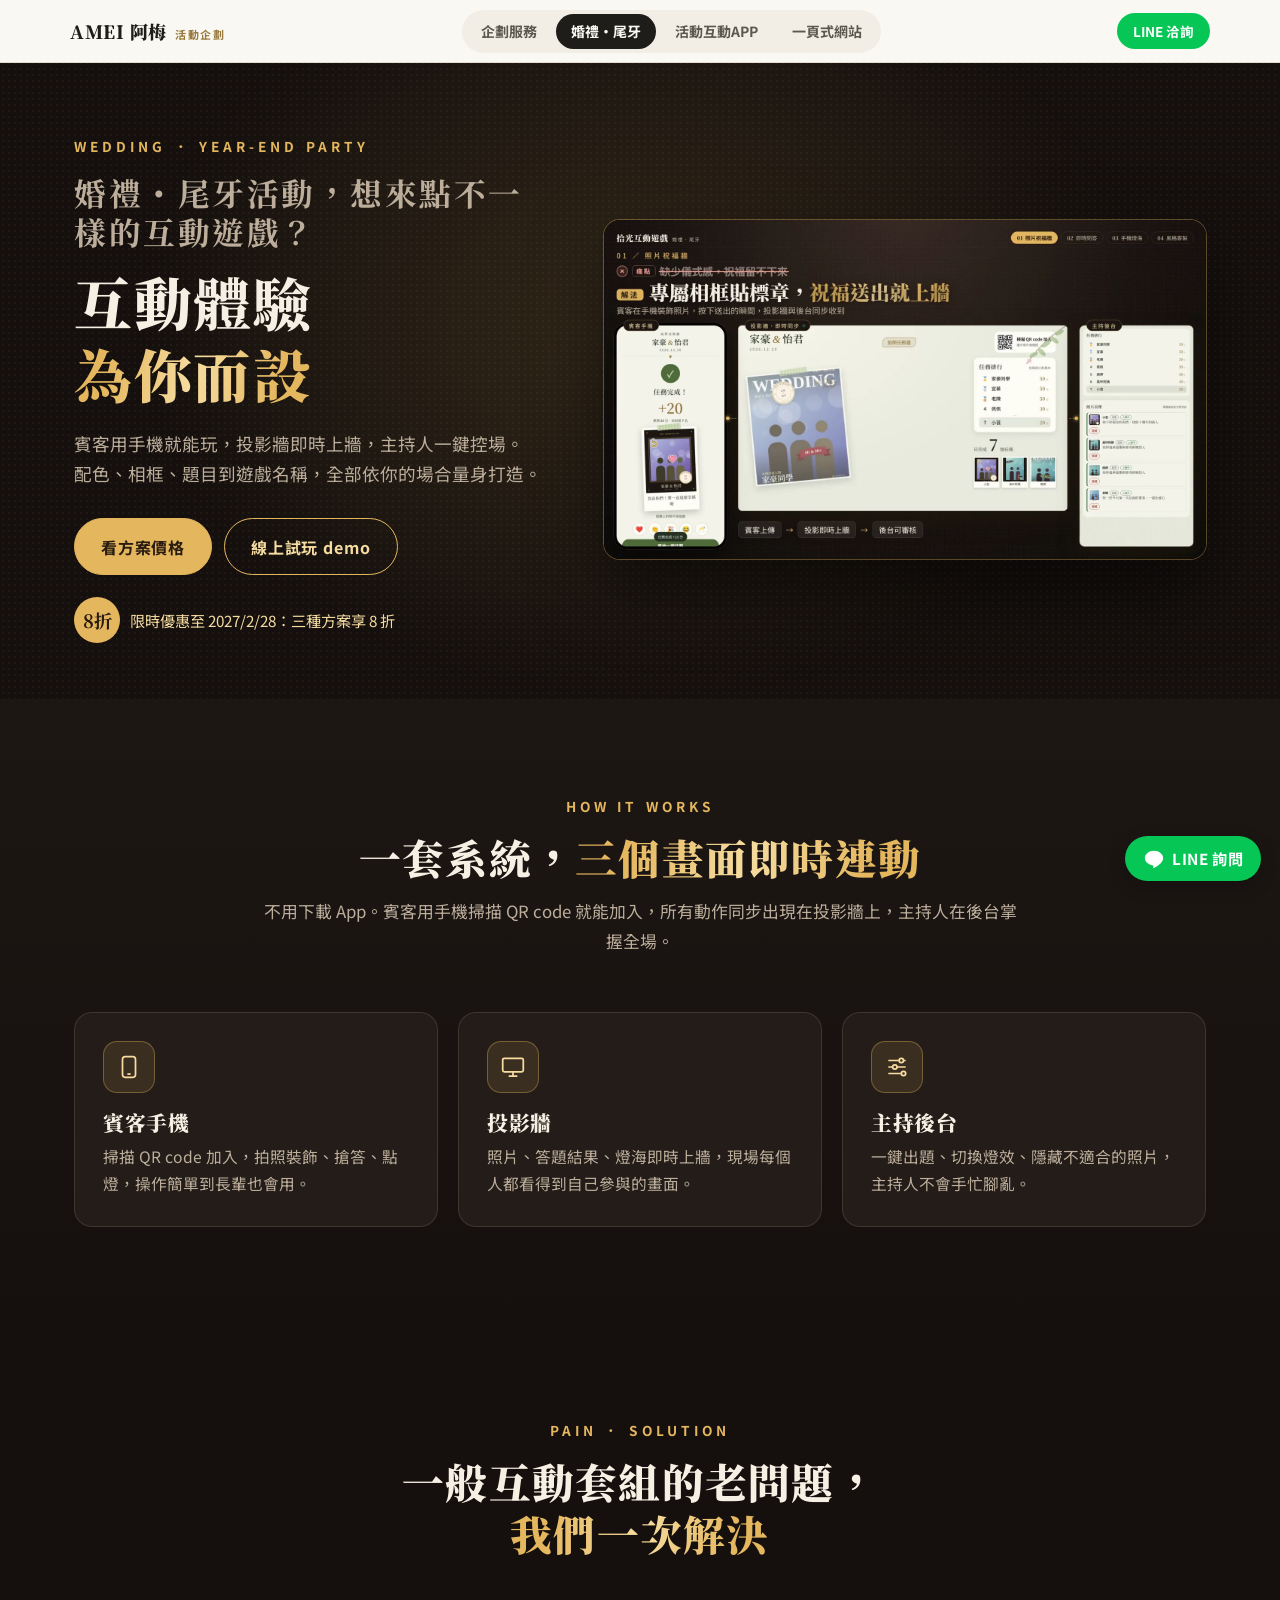
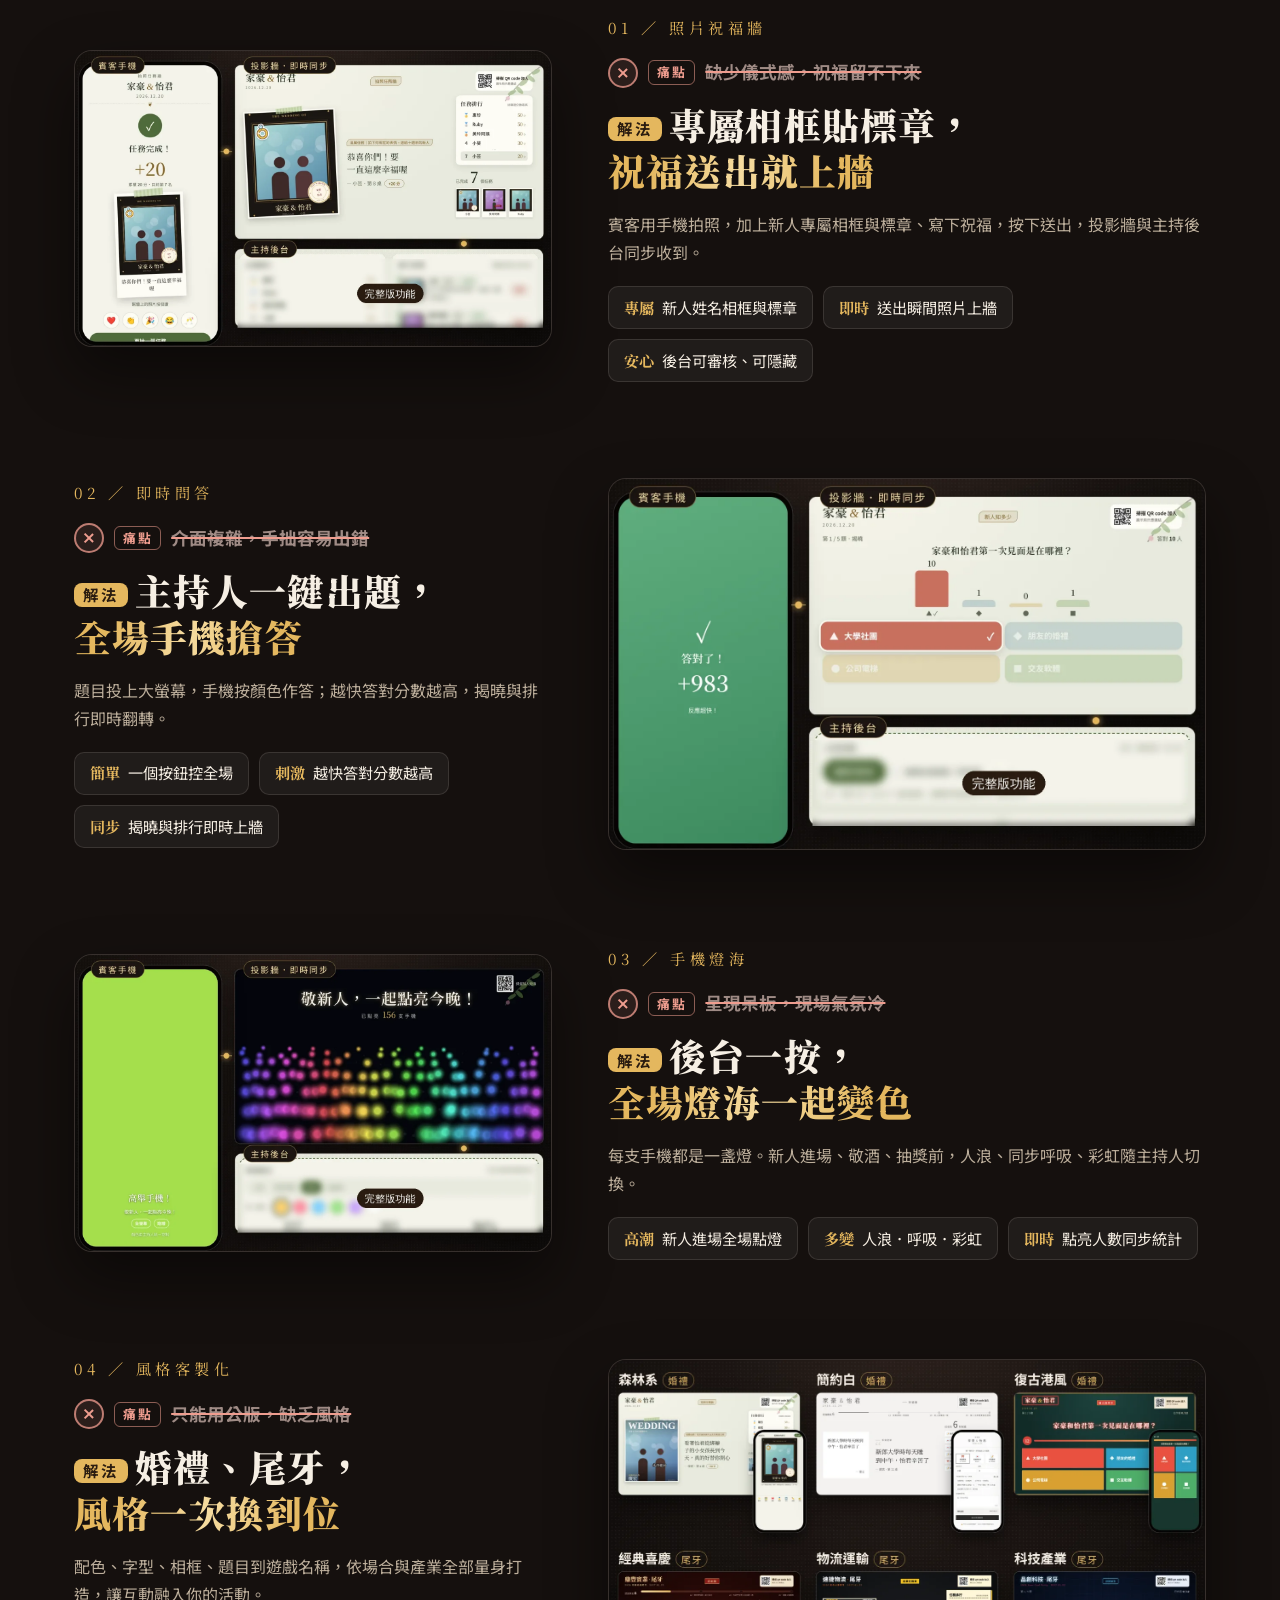
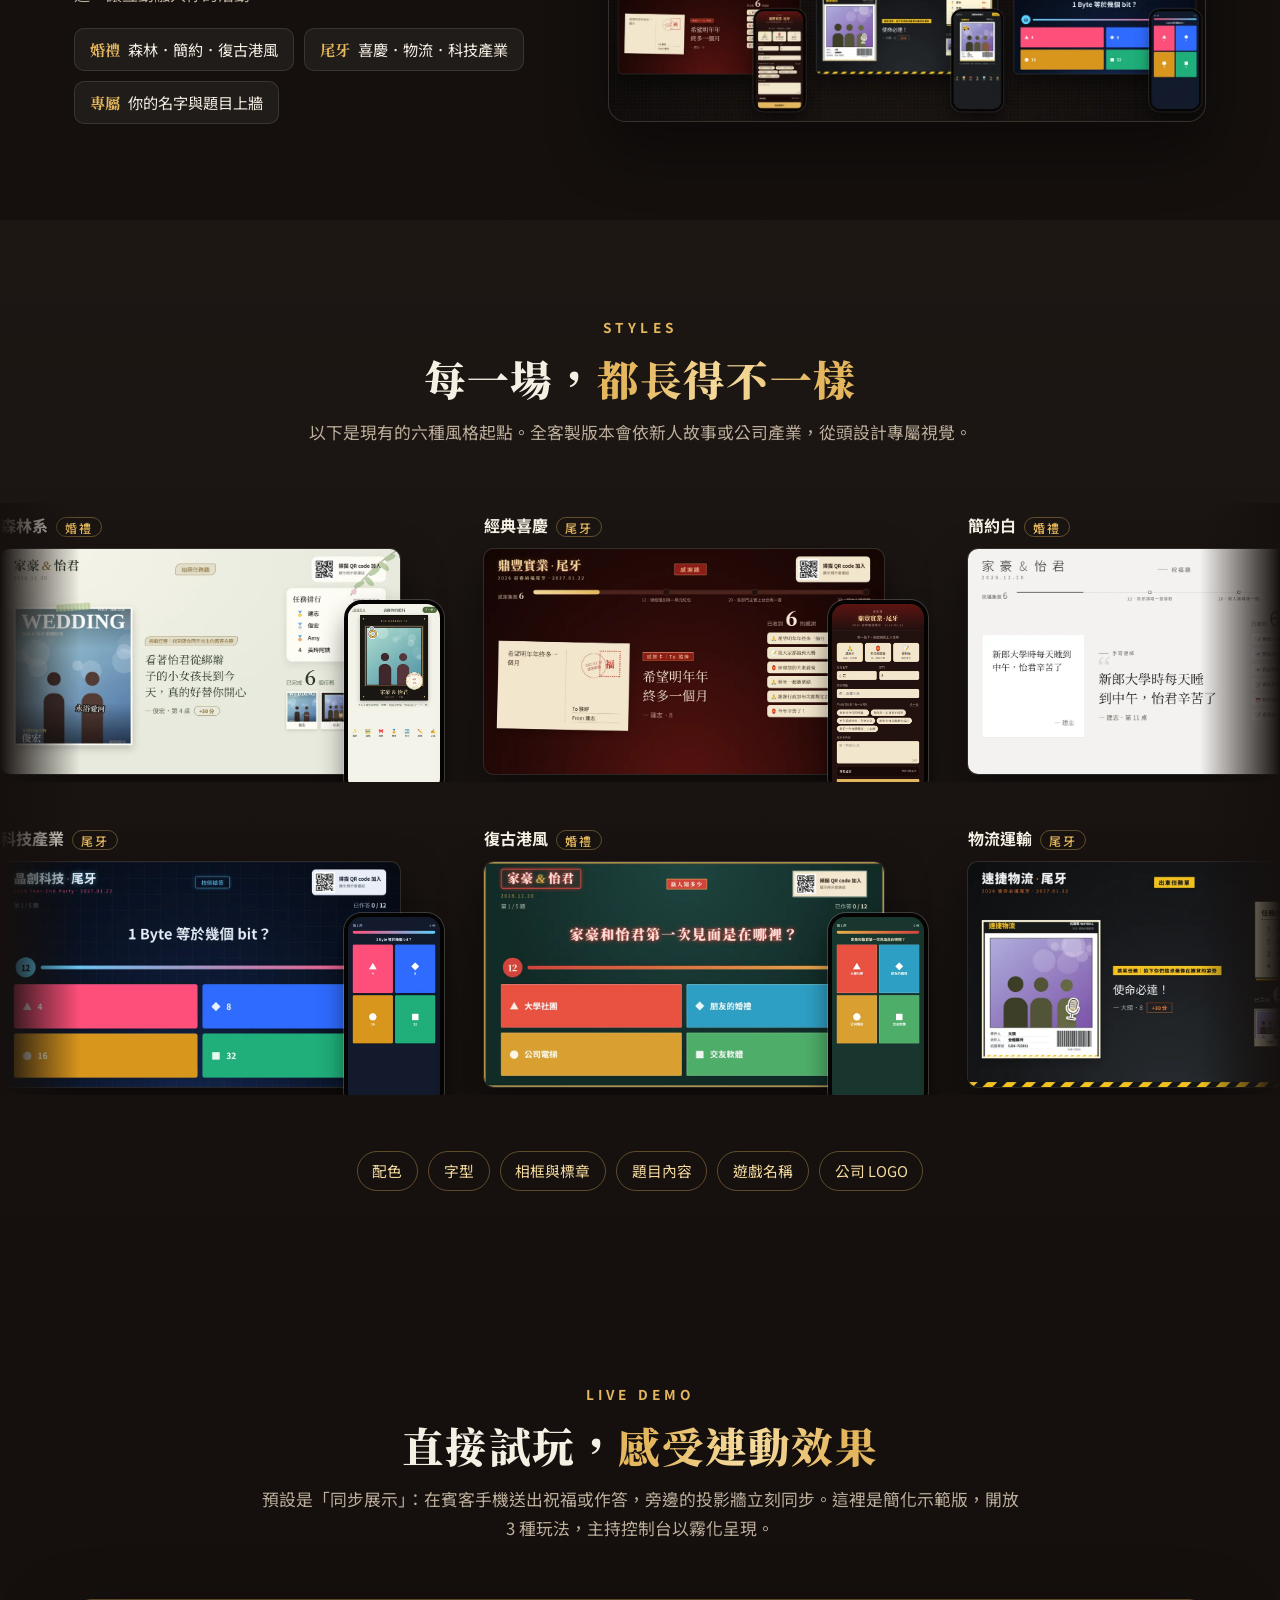
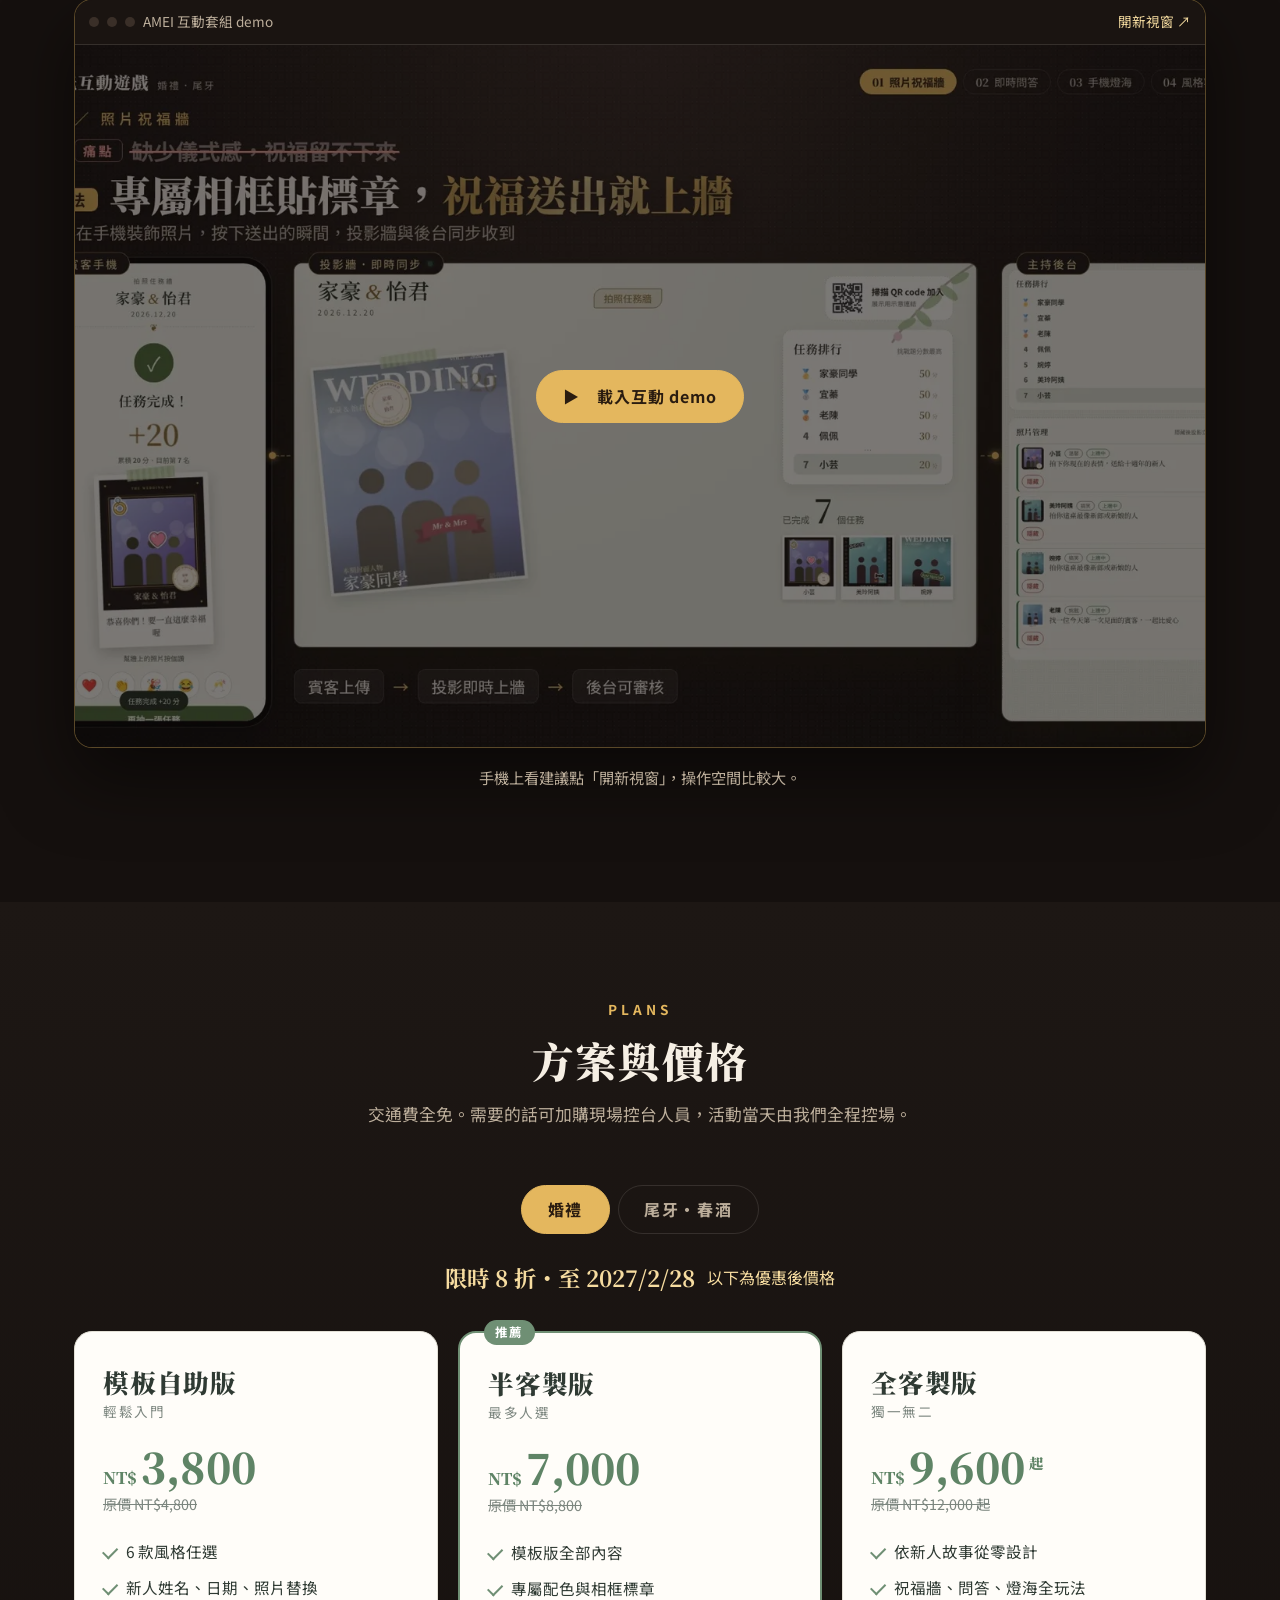
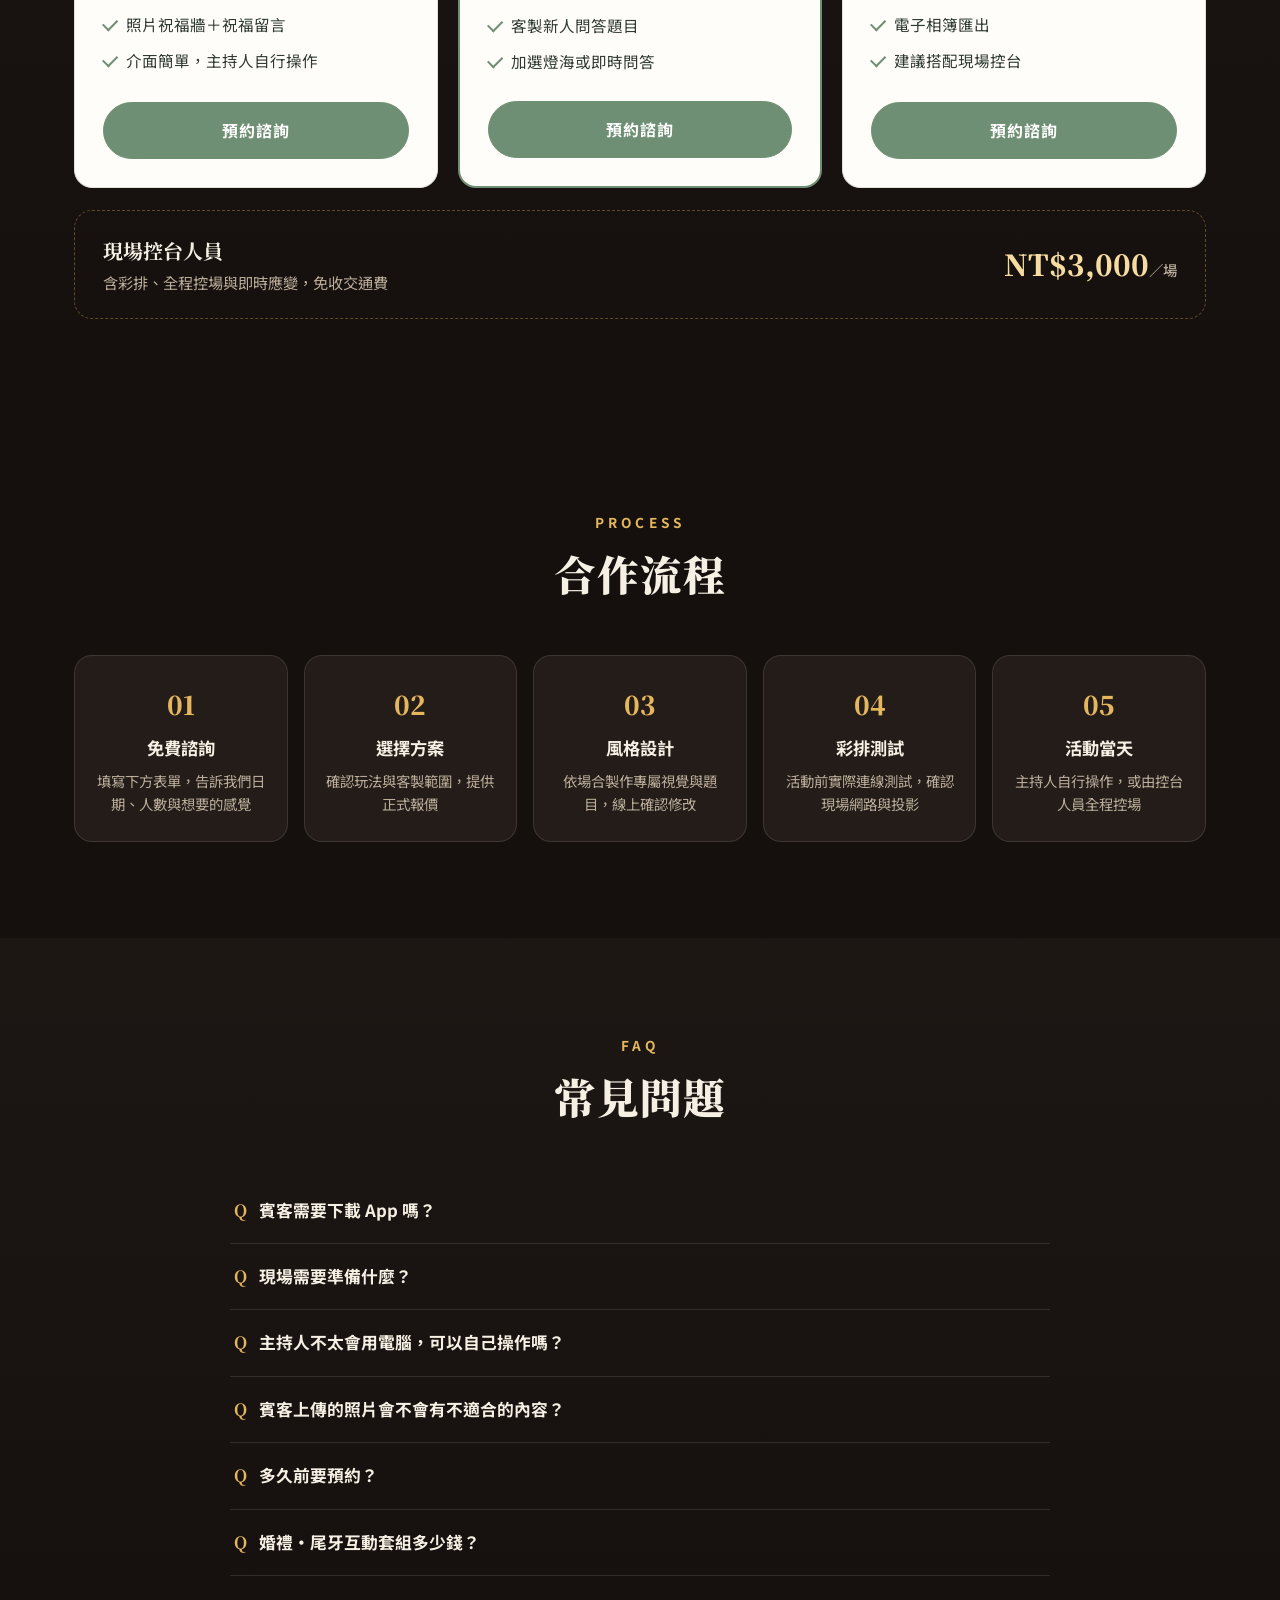
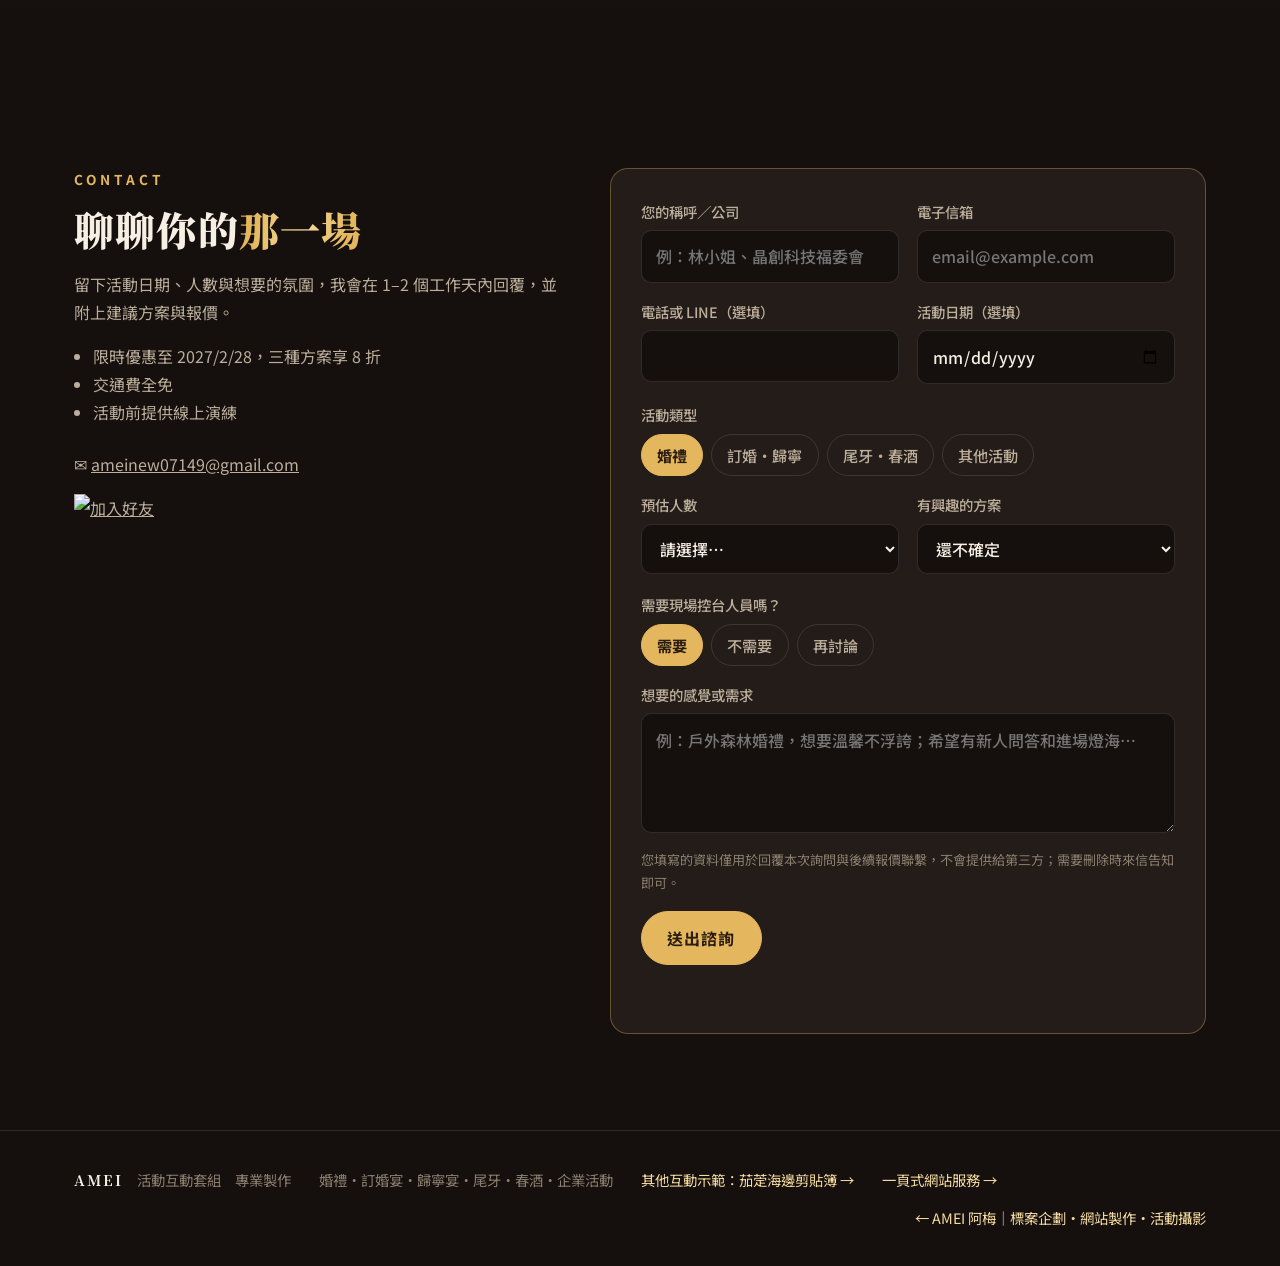
==== party/index.html @ f84efd91 "婚禮尾牙頁：限時 8 折加上截止日 2027/2/28 Co-Authored-By: Claude Opus 5.5 <noreply@anthropic.com> Claude-Session: " ====
<!doctype html>
<html lang="zh-Hant-TW">
<head>
<meta charset="utf-8">
<meta name="viewport" content="width=device-width,initial-scale=1">
<title>AMEI 活動互動套組｜婚禮・尾牙互動遊戲 量身訂製</title>
<meta name="description" content="婚禮與尾牙的互動遊戲套組：照片祝福牆、即時問答、手機燈海，賓客手機、投影牆、主持後台即時連動，風格依場合量身打造。">
<link rel="canonical" href="https://ameinew07149-sys.github.io/AMEI-takescases/party/">
<meta property="og:type" content="website">
<meta property="og:title" content="AMEI 活動互動套組｜互動體驗 為你而設">
<meta property="og:description" content="婚禮・尾牙互動遊戲：照片祝福牆、即時問答、手機燈海，風格量身打造。">
<meta property="og:url" content="https://ameinew07149-sys.github.io/AMEI-takescases/party/">
<meta property="og:image" content="https://ameinew07149-sys.github.io/AMEI-takescases/party/og.png">
<meta property="og:locale" content="zh_TW">
<link rel="preconnect" href="https://fonts.googleapis.com">
<link rel="preconnect" href="https://fonts.gstatic.com" crossorigin>
<link href="https://fonts.googleapis.com/css2?family=Noto+Sans+TC:wght@400;500;700&family=Noto+Serif+TC:wght@500;700;900&display=swap" rel="stylesheet">
<style>
:root{
  --bg:#15100e; --bg2:#1d1714; --card:#231c18; --ink:#f6efe4; --muted:#bcae9b; --dim:#8c7f6f;
  --gold:#e4b75e; --gold2:#f6dca0; --rose:#ef9d8f; --line:rgba(246,239,228,.12); --gline:rgba(228,183,94,.35);
  --serif:"Noto Serif TC",serif; --sans:"Noto Sans TC","Microsoft JhengHei",sans-serif;
  --r:18px; --max:1180px;
}
*{box-sizing:border-box}
html{scroll-behavior:smooth;scroll-padding-top:76px}
body{margin:0;background:var(--bg);color:var(--ink);font-family:var(--sans);line-height:1.75;overflow-x:hidden;-webkit-font-smoothing:antialiased}
body::before{content:"";position:fixed;inset:0;pointer-events:none;background-image:radial-gradient(rgba(255,230,190,.045) 1px,transparent 1.4px);background-size:6px 6px;z-index:0}
main,header,footer{position:relative;z-index:1}
a{color:inherit}
img,video{max-width:100%;height:auto;display:block}
.wrap{max-width:var(--max);margin:0 auto;padding:0 24px}
h1,h2,h3{font-family:var(--serif);font-weight:900;margin:0;letter-spacing:.03em;line-height:1.25}
.em{background:linear-gradient(100deg,var(--gold) 15%,var(--gold2) 50%,var(--gold) 85%);-webkit-background-clip:text;background-clip:text;color:transparent}
.kicker{color:var(--gold);letter-spacing:.3em;font-size:.85rem;font-weight:700}
.btn{display:inline-flex;align-items:center;gap:.5em;padding:.85em 1.6em;border-radius:99px;font-weight:700;text-decoration:none;letter-spacing:.06em;border:1px solid var(--gold);transition:transform .2s,background .2s,color .2s;cursor:pointer;font-size:1rem;font-family:var(--sans)}
.btn.solid{background:var(--gold);color:#2a1c10}
.btn.solid:hover{background:var(--gold2)}
.btn.ghost{color:var(--gold2);background:transparent}
.btn.ghost:hover{background:rgba(228,183,94,.12)}
.btn:active{transform:scale(.97)}

/* 頁首 */
header{position:sticky;top:0;z-index:20;background:rgba(21,16,14,.86);backdrop-filter:blur(10px);-webkit-backdrop-filter:blur(10px);border-bottom:1px solid var(--line)}
.nav{display:flex;align-items:center;height:64px;gap:20px}
.logo{font-family:var(--serif);font-weight:900;font-size:1.2rem;letter-spacing:.1em;text-decoration:none;white-space:nowrap}
.logo small{font-family:var(--sans);font-weight:500;font-size:.75rem;color:var(--muted);letter-spacing:.18em;margin-left:8px}
.nav ul{display:flex;gap:4px;list-style:none;margin:0 0 0 auto;padding:0}
.nav ul a{display:block;padding:.4em .8em;border-radius:8px;text-decoration:none;font-size:.92rem;color:var(--muted)}
.nav ul a:hover{color:var(--ink);background:rgba(255,255,255,.05)}
.nav .cta{padding:.5em 1.1em;font-size:.9rem}
.back{font-size:.85rem;color:var(--dim);text-decoration:none;white-space:nowrap}
.back:hover{color:var(--gold2)}
.menu{display:none;margin-left:auto;background:none;border:1px solid var(--line);color:var(--ink);border-radius:8px;width:42px;height:38px;font-size:1.1rem}
@media (max-width:980px){
  .nav ul{position:absolute;left:0;right:0;top:64px;flex-direction:column;background:var(--bg2);padding:10px 16px 16px;border-bottom:1px solid var(--line);display:none}
  .nav ul.open{display:flex}
  .menu{display:block}
  .nav .cta,.nav .back{display:none}
}

/* 首屏 */
.hero{padding:72px 0 56px;position:relative;overflow:hidden}
.hero::after{content:"";position:absolute;left:50%;top:-30%;width:1200px;height:900px;transform:translateX(-50%);background:radial-gradient(ellipse,rgba(228,183,94,.14),transparent 60%);pointer-events:none}
.hero-grid{display:grid;grid-template-columns:1fr 1.25fr;gap:48px;align-items:center;position:relative;z-index:1}
.hero h1{font-size:clamp(2.3rem,4.6vw,3.6rem);margin-top:14px}
.hero h1 .q{display:block;color:var(--muted);font-size:.55em;font-weight:700;margin-bottom:.4em;letter-spacing:.08em}
.hero p.lead{color:var(--muted);font-size:1.1rem;margin:20px 0 28px}
.hero .acts{display:flex;flex-wrap:wrap;gap:12px}
.hero .deal{margin-top:22px;display:inline-flex;align-items:center;gap:10px;font-size:.95rem;color:var(--gold2)}
.hero .deal b{display:inline-grid;place-items:center;width:46px;height:46px;border-radius:50%;background:var(--gold);color:#2a1c10;font-family:var(--serif);font-size:1.15rem}
.vid{position:relative;border-radius:16px;overflow:hidden;box-shadow:0 0 0 1px var(--gline),0 30px 70px rgba(0,0,0,.55);background:#000}
.vid video{width:100%;height:auto}
.vid .sound{position:absolute;right:12px;bottom:12px;background:rgba(0,0,0,.55);color:#fff;border:1px solid rgba(255,255,255,.3);border-radius:99px;padding:.3em .9em;font-size:.8rem}
@media (max-width:900px){
  .hero{padding:40px 0 40px}
  .hero-grid{grid-template-columns:1fr;gap:32px}
  .vid{max-width:420px;margin:0 auto}
}

/* 區塊共用 */
section.sec{padding:96px 0}
.sec-head{text-align:center;max-width:760px;margin:0 auto 56px}
.sec-head h2{font-size:clamp(1.8rem,3.4vw,2.6rem);margin-top:12px}
.sec-head p{color:var(--muted);margin:14px 0 0;font-size:1.05rem}
.band{background:linear-gradient(180deg,var(--bg2),var(--bg))}
@media (max-width:700px){section.sec{padding:68px 0}.sec-head{margin-bottom:40px}}

/* 三端連動 */
.trio{display:grid;grid-template-columns:repeat(3,1fr);gap:20px;position:relative}
.trio .t{background:var(--card);border:1px solid var(--line);border-radius:var(--r);padding:28px}
.trio .ic{width:52px;height:52px;border-radius:14px;display:grid;place-items:center;background:rgba(228,183,94,.12);border:1px solid var(--gline);margin-bottom:16px}
.trio .ic svg{width:26px;height:26px;stroke:var(--gold2);fill:none;stroke-width:1.6}
.trio h3{font-size:1.3rem}
.trio p{color:var(--muted);margin:8px 0 0;font-size:.98rem}
@media (max-width:800px){.trio{grid-template-columns:1fr}}

/* 痛點→解法 */
.feat{display:grid;grid-template-columns:1fr 1.25fr;gap:56px;align-items:center;margin-bottom:96px}
.feat:last-child{margin-bottom:0}
.feat:nth-child(even) .ftxt{order:2}
.feat .no{font-family:var(--serif);font-size:.95rem;color:var(--gold);letter-spacing:.3em}
.pain{display:flex;align-items:center;gap:10px;margin:16px 0 14px;flex-wrap:wrap}
.pain .x{width:30px;height:30px;border-radius:50%;border:2px solid rgba(239,157,143,.75);position:relative;flex:none;background:rgba(239,157,143,.1)}
.pain .x::before,.pain .x::after{content:"";position:absolute;left:50%;top:50%;width:48%;height:2px;background:var(--rose);transform:translate(-50%,-50%) rotate(45deg)}
.pain .x::after{transform:translate(-50%,-50%) rotate(-45deg)}
.pain .l{font-size:.8rem;font-weight:700;color:var(--rose);border:1px solid rgba(239,157,143,.55);border-radius:6px;padding:0 .6em;letter-spacing:.15em}
.pain s{color:rgba(243,214,207,.62);font-weight:700;font-size:1.1rem;text-decoration-color:var(--rose);text-decoration-thickness:2px}
.sol{display:inline-block;vertical-align:.3em;font-family:var(--sans);font-size:.42em;font-weight:700;letter-spacing:.18em;background:var(--gold);color:#2a1c10;border-radius:8px;padding:.15em .6em;margin-right:.45em}
.feat h3{font-size:clamp(1.7rem,3vw,2.3rem)}
.feat p{color:var(--muted);margin:16px 0 20px}
.pts{display:flex;flex-wrap:wrap;gap:10px;list-style:none;padding:0;margin:0}
.pts li{padding:.45em 1em;border-radius:10px;background:rgba(255,255,255,.05);border:1px solid var(--line);font-size:.95rem}
.pts li b{color:var(--gold);margin-right:.5em;font-family:var(--serif)}
.fimg{border-radius:var(--r);overflow:hidden;background:#1c1613;border:1px solid var(--line);box-shadow:0 26px 60px rgba(0,0,0,.45)}
.reveal{opacity:0;transform:translateY(26px);transition:opacity .8s ease,transform .8s cubic-bezier(.2,.8,.2,1)}
.reveal.in{opacity:1;transform:none}
@media (max-width:900px){.feat{grid-template-columns:1fr;gap:28px;margin-bottom:72px}.feat:nth-child(even) .ftxt{order:0}}

/* 風格跑馬燈 */
.marq{overflow:hidden;position:relative;padding:8px 0}
.marq::before,.marq::after{content:"";position:absolute;top:0;bottom:0;width:80px;z-index:2;pointer-events:none}
.marq::before{left:0;background:linear-gradient(90deg,var(--bg),transparent)}
.marq::after{right:0;background:linear-gradient(-90deg,var(--bg),transparent)}
.track{display:flex;gap:44px;width:max-content;animation:mq 60s linear infinite}
.track.rev{animation-direction:reverse;margin-top:34px}
.marq:hover .track{animation-play-state:paused}
@keyframes mq{to{transform:translateX(-50%)}}
.sc{position:relative;width:440px;flex:none;padding-right:40px}
.sc .nm{font-weight:700;margin-bottom:10px}
.sc .nm small{font-size:.75rem;color:var(--gold);border:1px solid var(--gline);border-radius:99px;padding:.05em .7em;margin-left:8px;letter-spacing:.12em;font-weight:500}
.sc .w{border-radius:10px;box-shadow:0 0 0 1px var(--line),0 18px 40px rgba(0,0,0,.5);width:400px;aspect-ratio:16/9;object-fit:cover}
.sc .p{position:absolute;right:0;bottom:-18px;width:92px;border-radius:14px;box-shadow:0 0 0 4px #050403,0 0 0 5px rgba(255,255,255,.18),0 14px 28px rgba(0,0,0,.6)}
@media (max-width:600px){.sc{width:320px;padding-right:30px}.sc .w{width:290px}.sc .p{width:70px}}
@media (prefers-reduced-motion:reduce){.track{animation:none}.marq{overflow-x:auto}}
.chips{display:flex;justify-content:center;flex-wrap:wrap;gap:10px;margin-top:56px}
.chips span{padding:.4em 1em;border-radius:99px;border:1px solid var(--gline);color:var(--gold2);font-size:.92rem}

/* 試玩 */
.try{display:grid;grid-template-columns:1fr;gap:18px}
.frame{border-radius:var(--r);overflow:hidden;border:1px solid var(--gline);box-shadow:0 30px 70px rgba(0,0,0,.5);background:#0f0c0b}
.frame .bar{display:flex;align-items:center;gap:8px;padding:10px 14px;border-bottom:1px solid var(--line);background:#1a1411;font-size:.85rem;color:var(--muted)}
.frame .bar i{width:10px;height:10px;border-radius:50%;background:#3a2f28}
.frame .bar a{margin-left:auto;color:var(--gold2);text-decoration:none}
.frame iframe{display:block;width:100%;height:min(78vh,820px);border:0;background:#f4efe6}
.try-note{color:var(--muted);text-align:center;font-size:.95rem}
.lazy-cover{display:grid;place-items:center;height:min(78vh,820px);background:center/cover no-repeat;position:relative}
.lazy-cover::before{content:"";position:absolute;inset:0;background:rgba(15,12,11,.55)}
.lazy-cover .btn{position:relative;z-index:1}

/* 方案 */
.tabs{display:flex;justify-content:center;gap:8px;margin-bottom:36px}
.tabs button{font-family:var(--sans);font-size:1rem;font-weight:700;letter-spacing:.1em;padding:.7em 1.6em;border-radius:99px;border:1px solid var(--line);background:transparent;color:var(--muted);cursor:pointer}
.tabs button.on{background:var(--gold);color:#2a1c10;border-color:var(--gold)}
.plans{display:grid;grid-template-columns:repeat(3,1fr);gap:20px;align-items:stretch}
.plan{position:relative;border-radius:var(--r);padding:34px 28px 28px;display:flex;flex-direction:column;transition:background .4s,color .4s,border-color .4s}
.plan .tag{position:absolute;top:-13px;left:24px;font-size:.78rem;font-weight:700;letter-spacing:.18em;padding:.15em .9em;border-radius:99px}
.plan h3{font-size:1.6rem}
.plan .sub{font-size:.85rem;letter-spacing:.12em;margin-top:2px}
.plan .price{margin:22px 0 4px;font-family:var(--serif);font-weight:900;font-size:2.6rem;line-height:1}
.plan .price small{font-size:1rem;margin-right:4px}
.plan .price sup{font-size:.9rem;margin-left:4px}
.plan .orig{font-size:.9rem;text-decoration:line-through}
.plan ul{list-style:none;padding:0;margin:22px 0 26px;display:flex;flex-direction:column;gap:9px}
.plan li{padding-left:1.5em;position:relative;font-size:.97rem}
.plan li::before{content:"";position:absolute;left:0;top:.55em;width:.75em;height:.42em;border-left:2px solid currentColor;border-bottom:2px solid currentColor;transform:rotate(-45deg)}
.plan .btn{margin-top:auto;justify-content:center}
/* 婚禮配色 */
.pv-wed .plan{background:#fffdf9;color:#2f3a33;border:1px solid #e3e0d6}
.pv-wed .plan .sub,.pv-wed .plan .orig{color:#7c867f}
.pv-wed .plan .price{color:#5f8466}
.pv-wed .plan li::before{color:#6f8f74}
.pv-wed .plan.hot{border:2px solid #6f8f74}
.pv-wed .plan .tag{background:#6f8f74;color:#fff}
.pv-wed .plan .btn{background:#6f8f74;border-color:#6f8f74;color:#fff}
/* 尾牙配色 */
.pv-wy .plan{background:linear-gradient(160deg,#a32222,#7d1416);color:#fff4e2;border:1px solid rgba(255,220,160,.28)}
.pv-wy .plan .sub,.pv-wy .plan .orig{color:#f1c9b2}
.pv-wy .plan .price{color:#ffe08a}
.pv-wy .plan li::before{color:#f3c766}
.pv-wy .plan.hot{border:2px solid #f3c766}
.pv-wy .plan .tag{background:#f3c766;color:#5a0d0e}
.pv-wy .plan .btn{background:#f3c766;border-color:#f3c766;color:#5a0d0e}
.staff{margin-top:22px;display:flex;align-items:center;flex-wrap:wrap;gap:12px 24px;padding:22px 28px;border-radius:var(--r);border:1.5px dashed var(--gline)}
.staff b{font-family:var(--serif);font-size:1.25rem}
.staff span{color:var(--muted);font-size:.95rem}
.staff .p{margin-left:auto;font-family:var(--serif);font-weight:900;font-size:1.8rem;color:var(--gold2)}
.staff .p small{font-size:.9rem;color:var(--muted);font-family:var(--sans);font-weight:500}
.deal-bar{display:flex;align-items:center;justify-content:center;gap:12px;margin:-12px 0 34px;color:var(--gold2)}
.deal-bar b{font-family:var(--serif);font-size:1.4rem}
@media (max-width:900px){.plans{grid-template-columns:1fr;max-width:480px;margin:0 auto}.staff .p{margin-left:0}}

/* 流程 */
.flow{display:grid;grid-template-columns:repeat(5,1fr);gap:16px;list-style:none;padding:0;margin:0;counter-reset:f}
.flow li{counter-increment:f;text-align:center;padding:26px 16px;border-radius:var(--r);background:var(--card);border:1px solid var(--line)}
.flow li::before{content:counter(f,decimal-leading-zero);display:block;font-family:var(--serif);font-size:1.6rem;color:var(--gold);font-weight:900}
.flow b{display:block;font-size:1.08rem;margin-top:6px}
.flow span{display:block;color:var(--muted);font-size:.9rem;margin-top:6px;line-height:1.6}
@media (max-width:900px){.flow{grid-template-columns:1fr 1fr}.flow li:last-child{grid-column:1/-1}}

/* FAQ */
.faq{max-width:820px;margin:0 auto}
.faq details{border-bottom:1px solid var(--line);padding:18px 4px}
.faq summary{cursor:pointer;font-weight:700;font-size:1.05rem;list-style:none;display:flex;gap:12px}
.faq summary::before{content:"Q";font-family:var(--serif);color:var(--gold)}
.faq summary::-webkit-details-marker{display:none}
.faq p{color:var(--muted);margin:10px 0 0 26px}

/* 聯絡 */
.contact{display:grid;grid-template-columns:.9fr 1.1fr;gap:48px;align-items:start}
.contact .info h2{font-size:clamp(1.8rem,3.2vw,2.5rem);margin-top:12px}
.contact .info p{color:var(--muted)}
.contact .info ul{padding-left:1.2em;color:var(--muted)}
.contact .mail{margin-top:24px;color:var(--gold2)}
form.req{background:var(--card);border:1px solid var(--gline);border-radius:var(--r);padding:30px;display:grid;grid-template-columns:1fr 1fr;gap:16px 18px}
form.req label{display:flex;flex-direction:column;gap:6px;font-size:.9rem;color:var(--muted);font-weight:500}
form.req .full{grid-column:1/-1}
form.req input,form.req select,form.req textarea{font:inherit;font-size:1rem;color:var(--ink);background:#15100e;border:1px solid var(--line);border-radius:10px;padding:.7em .9em;outline:none;width:100%}
form.req input:focus,form.req select:focus,form.req textarea:focus{border-color:var(--gold)}
form.req textarea{resize:vertical;min-height:120px}
.seg{display:flex;flex-wrap:wrap;gap:8px}
.seg label{flex-direction:row;align-items:center;gap:0;cursor:pointer}
.seg input{position:absolute;opacity:0;width:0;height:0}
.seg span{padding:.45em 1em;border-radius:99px;border:1px solid var(--line);color:var(--muted);font-size:.95rem;transition:all .2s}
.seg input:checked+span{background:var(--gold);border-color:var(--gold);color:#2a1c10;font-weight:700}
.seg input:focus-visible+span{outline:2px solid var(--gold2);outline-offset:2px}
.hp{position:absolute!important;left:-9999px!important;width:1px;height:1px;overflow:hidden}
.privacy-note{font-size:.82rem;color:var(--dim);margin:0}
.form-msg{margin:0;font-size:.95rem;min-height:1.5em}
.form-msg.ok{color:#8fd3a5}.form-msg.err{color:var(--rose)}
form.req .btn{justify-self:start}
@media (max-width:900px){.contact{grid-template-columns:1fr}form.req{grid-template-columns:1fr;padding:22px}}

footer{border-top:1px solid var(--line);padding:36px 0;color:var(--dim);font-size:.9rem}
footer .wrap{display:flex;flex-wrap:wrap;gap:12px 28px;align-items:center}
footer b{font-family:var(--serif);color:var(--ink);letter-spacing:.14em}
footer a{color:var(--gold2);text-decoration:none}
footer .r{margin-left:auto}
</style>
<link rel="stylesheet" href="../shared/amei-nav.css">
<script type="application/ld+json">{"@context": "https://schema.org", "@type": "Service", "name": "婚禮・尾牙三端連動互動套組", "serviceType": "活動互動遊戲", "url": "https://ameinew07149-sys.github.io/AMEI-takescases/party/", "provider": {"@type": "ProfessionalService", "@id": "https://ameinew07149-sys.github.io/AMEI-takescases/#amei", "name": "AMEI 阿梅｜活動企劃", "url": "https://ameinew07149-sys.github.io/AMEI-takescases/"}, "areaServed": [{"@type": "City", "name": "高雄市"}, {"@type": "City", "name": "台南市"}, {"@type": "City", "name": "屏東縣"}], "description": "照片祝福牆、即時問答、手機燈海，賓客手機、投影大螢幕、主持控台即時連動，免下載 App。", "offers": [{"@type": "Offer", "name": "婚禮 模板自助版", "priceCurrency": "TWD", "price": "3800"}, {"@type": "Offer", "name": "婚禮 半客製版", "priceCurrency": "TWD", "price": "7000"}, {"@type": "Offer", "name": "婚禮 全客製版", "priceCurrency": "TWD", "price": "9600", "description": "起"}, {"@type": "Offer", "name": "尾牙・春酒 模板自助版", "priceCurrency": "TWD", "price": "6400"}, {"@type": "Offer", "name": "尾牙・春酒 半客製版", "priceCurrency": "TWD", "price": "12000"}, {"@type": "Offer", "name": "尾牙・春酒 全客製版", "priceCurrency": "TWD", "price": "16000", "description": "起，300 人以上另行報價"}, {"@type": "Offer", "name": "現場控台人員", "priceCurrency": "TWD", "price": "3000", "description": "／場"}]}</script>
<script type="application/ld+json">{"@context": "https://schema.org", "@type": "FAQPage", "mainEntity": [{"@type": "Question", "name": "賓客需要下載 App 嗎？", "acceptedAnswer": {"@type": "Answer", "text": "不需要。用手機相機掃描 QR code 就能直接在瀏覽器裡玩，iPhone 和 Android 都可以。"}}, {"@type": "Question", "name": "現場需要準備什麼？", "acceptedAnswer": {"@type": "Answer", "text": "一台可以接投影機或電視的筆電，以及穩定的網路。宴會廳通常都有投影設備，報名控台人員的話，我們會協助確認現場設備。"}}, {"@type": "Question", "name": "主持人不太會用電腦，可以自己操作嗎？", "acceptedAnswer": {"@type": "Answer", "text": "可以。後台把每個環節都做成一個按鈕，活動前也會提供操作說明與線上演練；擔心的話建議加購控台人員。"}}, {"@type": "Question", "name": "賓客上傳的照片會不會有不適合的內容？", "acceptedAnswer": {"@type": "Answer", "text": "後台可以即時隱藏任何一張照片，也能設定「先審核再上牆」。"}}, {"@type": "Question", "name": "多久前要預約？", "acceptedAnswer": {"@type": "Answer", "text": "模板版建議活動前 2 週，半客製與全客製建議 1 個月以上，尾牙旺季（11 月至隔年 2 月）請盡早預約。"}}, {"@type": "Question", "name": "婚禮・尾牙互動套組多少錢？", "acceptedAnswer": {"@type": "Answer", "text": "婚禮：模板自助版 NT$3,800、半客製版 NT$7,000、全客製版 NT$9,600 起。尾牙・春酒：模板自助版 NT$6,400、半客製版 NT$12,000、全客製版 NT$16,000 起（300 人以上另行報價）。現場控台人員 NT$3,000／場。"}}]}</script>
</head>
<body>
<header class="amei-top"><div class="in">
  <a class="lg" href="../">AMEI 阿梅<small>活動企劃</small></a>
  <nav class="tb" aria-label="AMEI 服務"><a href="../">企劃服務</a><a href="../party/" class="on" aria-current="page">婚禮・尾牙</a><a href="../seaside/">活動互動<span class="d">APP</span></a><a href="../web/">一頁式網站</a></nav>
  <a class="ln" href="https://lin.ee/y8NnuAy" target="_blank" rel="noopener">LINE 洽詢</a>
</div></header>

<main id="top">
<section class="hero">
  <div class="wrap hero-grid">
    <div>
      <div class="kicker">WEDDING ． YEAR-END PARTY</div>
      <h1><span class="q">婚禮・尾牙活動，想來點不一樣的互動遊戲？</span>互動體驗<br><span class="em">為你而設</span></h1>
      <p class="lead">賓客用手機就能玩，投影牆即時上牆，主持人一鍵控場。<br>配色、相框、題目到遊戲名稱，全部依你的場合量身打造。</p>
      <div class="acts">
        <a class="btn solid" href="#plans">看方案價格</a>
        <a class="btn ghost" href="#try">線上試玩 demo</a>
      </div>
      <div class="deal"><b>8折</b>限時優惠至 2027/2/28：三種方案享 8 折</div>
    </div>
    <div class="vid reveal">
      <video id="promo" muted loop playsinline autoplay preload="metadata" poster="img/poster-h.webp">
        <source src="promo-h.mp4" type="video/mp4">
      </video>
    </div>
  </div>
</section>

<section class="sec band" id="how">
  <div class="wrap">
    <div class="sec-head reveal">
      <div class="kicker">HOW IT WORKS</div>
      <h2>一套系統，<span class="em">三個畫面即時連動</span></h2>
      <p>不用下載 App。賓客用手機掃描 QR code 就能加入，所有動作同步出現在投影牆上，主持人在後台掌握全場。</p>
    </div>
    <div class="trio">
      <div class="t reveal"><div class="ic"><svg viewBox="0 0 24 24"><rect x="6" y="2.5" width="12" height="19" rx="2.5"/><path d="M10.5 18.5h3"/></svg></div><h3>賓客手機</h3><p>掃描 QR code 加入，拍照裝飾、搶答、點燈，操作簡單到長輩也會用。</p></div>
      <div class="t reveal"><div class="ic"><svg viewBox="0 0 24 24"><rect x="2.5" y="4" width="19" height="12.5" rx="1.5"/><path d="M8 20.5h8M12 16.5v4"/></svg></div><h3>投影牆</h3><p>照片、答題結果、燈海即時上牆，現場每個人都看得到自己參與的畫面。</p></div>
      <div class="t reveal"><div class="ic"><svg viewBox="0 0 24 24"><path d="M4 6h10M18 6h2M4 12h4M12 12h8M4 18h12M20 18h0"/><circle cx="16" cy="6" r="2"/><circle cx="10" cy="12" r="2"/><circle cx="18" cy="18" r="2"/></svg></div><h3>主持後台</h3><p>一鍵出題、切換燈效、隱藏不適合的照片，主持人不會手忙腳亂。</p></div>
    </div>
  </div>
</section>

<section class="sec" id="features">
  <div class="wrap">
    <div class="sec-head reveal">
      <div class="kicker">PAIN ． SOLUTION</div>
      <h2>一般互動套組的老問題，<br><span class="em">我們一次解決</span></h2>
    </div>

    <article class="feat">
      <div class="ftxt reveal">
        <div class="no">01 ／ 照片祝福牆</div>
        <div class="pain"><i class="x"></i><span class="l">痛點</span><s>缺少儀式感，祝福留不下來</s></div>
        <h3><span class="sol">解法</span>專屬相框貼標章，<br><span class="em">祝福送出就上牆</span></h3>
        <p>賓客用手機拍照，加上新人專屬相框與標章、寫下祝福，按下送出，投影牆與主持後台同步收到。</p>
        <ul class="pts"><li><b>專屬</b>新人姓名相框與標章</li><li><b>即時</b>送出瞬間照片上牆</li><li><b>安心</b>後台可審核、可隱藏</li></ul>
      </div>
      <div class="fimg reveal"><img src="img/f1.webp" alt="照片祝福牆：賓客手機、投影牆、主持後台三端畫面" loading="lazy" width="1400" height="868"></div>
    </article>

    <article class="feat">
      <div class="ftxt reveal">
        <div class="no">02 ／ 即時問答</div>
        <div class="pain"><i class="x"></i><span class="l">痛點</span><s>介面複雜，手拙容易出錯</s></div>
        <h3><span class="sol">解法</span>主持人一鍵出題，<br><span class="em">全場手機搶答</span></h3>
        <p>題目投上大螢幕，手機按顏色作答；越快答對分數越高，揭曉與排行即時翻轉。</p>
        <ul class="pts"><li><b>簡單</b>一個按鈕控全場</li><li><b>刺激</b>越快答對分數越高</li><li><b>同步</b>揭曉與排行即時上牆</li></ul>
      </div>
      <div class="fimg reveal"><img src="img/f2.webp" alt="即時問答：手機作答、投影揭曉、後台出題" loading="lazy" width="1400" height="868"></div>
    </article>

    <article class="feat">
      <div class="ftxt reveal">
        <div class="no">03 ／ 手機燈海</div>
        <div class="pain"><i class="x"></i><span class="l">痛點</span><s>呈現呆板，現場氣氛冷</s></div>
        <h3><span class="sol">解法</span>後台一按，<br><span class="em">全場燈海一起變色</span></h3>
        <p>每支手機都是一盞燈。新人進場、敬酒、抽獎前，人浪、同步呼吸、彩虹隨主持人切換。</p>
        <ul class="pts"><li><b>高潮</b>新人進場全場點燈</li><li><b>多變</b>人浪．呼吸．彩虹</li><li><b>即時</b>點亮人數同步統計</li></ul>
      </div>
      <div class="fimg reveal"><img src="img/f3.webp" alt="手機燈海：投影牆上的彩虹燈海與後台燈效切換" loading="lazy" width="1400" height="868"></div>
    </article>

    <article class="feat">
      <div class="ftxt reveal">
        <div class="no">04 ／ 風格客製化</div>
        <div class="pain"><i class="x"></i><span class="l">痛點</span><s>只能用公版，缺乏風格</s></div>
        <h3><span class="sol">解法</span>婚禮、尾牙，<br><span class="em">風格一次換到位</span></h3>
        <p>配色、字型、相框、題目到遊戲名稱，依場合與產業全部量身打造，讓互動融入你的活動。</p>
        <ul class="pts"><li><b>婚禮</b>森林．簡約．復古港風</li><li><b>尾牙</b>喜慶．物流．科技產業</li><li><b>專屬</b>你的名字與題目上牆</li></ul>
      </div>
      <div class="fimg reveal"><img src="img/f4.webp" alt="六種風格：婚禮三款與尾牙三款產業版本" loading="lazy" width="1400" height="847"></div>
    </article>
  </div>
</section>

<section class="sec band" id="styles">
  <div class="wrap">
    <div class="sec-head reveal">
      <div class="kicker">STYLES</div>
      <h2>每一場，<span class="em">都長得不一樣</span></h2>
      <p>以下是現有的六種風格起點。全客製版本會依新人故事或公司產業，從頭設計專屬視覺。</p>
    </div>
  </div>
  <div class="marq"><div class="track" id="trk1"></div></div>
  <div class="marq"><div class="track rev" id="trk2"></div></div>
  <div class="wrap chips"><span>配色</span><span>字型</span><span>相框與標章</span><span>題目內容</span><span>遊戲名稱</span><span>公司 LOGO</span></div>
</section>

<section class="sec" id="try">
  <div class="wrap">
    <div class="sec-head reveal">
      <div class="kicker">LIVE DEMO</div>
      <h2>直接試玩，<span class="em">感受連動效果</span></h2>
      <p>預設是「同步展示」：在賓客手機送出祝福或作答，旁邊的投影牆立刻同步。這裡是簡化示範版，開放 3 種玩法，主持控制台以霧化呈現。</p>
    </div>
    <div class="frame reveal">
      <div class="bar"><i></i><i></i><i></i><span>AMEI 互動套組 demo</span><a href="demo.html" target="_blank" rel="noopener">開新視窗 ↗</a></div>
      <div class="lazy-cover" id="demo-cover" style="background-image:url(img/poster-h.webp)"><button class="btn solid" id="demo-load" type="button">▶　載入互動 demo</button></div>
    </div>
    <p class="try-note" style="margin-top:16px">手機上看建議點「開新視窗」，操作空間比較大。</p>
  </div>
</section>

<section class="sec band" id="plans">
  <div class="wrap">
    <div class="sec-head reveal">
      <div class="kicker">PLANS</div>
      <h2>方案與價格</h2>
      <p>交通費全免。需要的話可加購現場控台人員，活動當天由我們全程控場。</p>
    </div>
    <div class="tabs" role="tablist">
      <button type="button" role="tab" class="on" data-pv="wed" aria-selected="true">婚禮</button>
      <button type="button" role="tab" data-pv="wy" aria-selected="false">尾牙・春酒</button>
    </div>
    <div class="deal-bar"><b>限時 8 折・至 2027/2/28</b><span>以下為優惠後價格</span></div>
    <div class="plans pv-wed" id="plan-box"><div class="plan">
    <h3>模板自助版</h3><div class="sub">輕鬆入門</div>
    <div class="price"><small>NT$</small>3,800</div><div class="orig">原價 NT$4,800</div>
    <ul><li>6 款風格任選</li><li>新人姓名、日期、照片替換</li><li>照片祝福牆＋祝福留言</li><li>介面簡單，主持人自行操作</li></ul>
    <a class="btn" href="#contact" data-plan="模板自助版" data-type="婚禮">預約諮詢</a></div><div class="plan hot"><span class="tag">推薦</span>
    <h3>半客製版</h3><div class="sub">最多人選</div>
    <div class="price"><small>NT$</small>7,000</div><div class="orig">原價 NT$8,800</div>
    <ul><li>模板版全部內容</li><li>專屬配色與相框標章</li><li>客製新人問答題目</li><li>加選燈海或即時問答</li></ul>
    <a class="btn" href="#contact" data-plan="半客製版" data-type="婚禮">預約諮詢</a></div><div class="plan">
    <h3>全客製版</h3><div class="sub">獨一無二</div>
    <div class="price"><small>NT$</small>9,600<sup>起</sup></div><div class="orig">原價 NT$12,000 起</div>
    <ul><li>依新人故事從零設計</li><li>祝福牆、問答、燈海全玩法</li><li>電子相簿匯出</li><li>建議搭配現場控台</li></ul>
    <a class="btn" href="#contact" data-plan="全客製版" data-type="婚禮">預約諮詢</a></div></div>
    <div class="staff">
      <div><b>現場控台人員</b><br><span>含彩排、全程控場與即時應變，免收交通費</span></div>
      <div class="p">NT$3,000<small>／場</small></div>
    </div>
  </div>
</section>

<section class="sec">
  <div class="wrap">
    <div class="sec-head reveal"><div class="kicker">PROCESS</div><h2>合作流程</h2></div>
    <ol class="flow">
      <li class="reveal"><b>免費諮詢</b><span>填寫下方表單，告訴我們日期、人數與想要的感覺</span></li>
      <li class="reveal"><b>選擇方案</b><span>確認玩法與客製範圍，提供正式報價</span></li>
      <li class="reveal"><b>風格設計</b><span>依場合製作專屬視覺與題目，線上確認修改</span></li>
      <li class="reveal"><b>彩排測試</b><span>活動前實際連線測試，確認現場網路與投影</span></li>
      <li class="reveal"><b>活動當天</b><span>主持人自行操作，或由控台人員全程控場</span></li>
    </ol>
  </div>
</section>

<section class="sec band">
  <div class="wrap">
    <div class="sec-head reveal"><div class="kicker">FAQ</div><h2>常見問題</h2></div>
    <div class="faq">
      <details><summary>賓客需要下載 App 嗎？</summary><p>不需要。用手機相機掃描 QR code 就能直接在瀏覽器裡玩，iPhone 和 Android 都可以。</p></details>
      <details><summary>現場需要準備什麼？</summary><p>一台可以接投影機或電視的筆電，以及穩定的網路。宴會廳通常都有投影設備，報名控台人員的話，我們會協助確認現場設備。</p></details>
      <details><summary>主持人不太會用電腦，可以自己操作嗎？</summary><p>可以。後台把每個環節都做成一個按鈕，活動前也會提供操作說明與線上演練；擔心的話建議加購控台人員。</p></details>
      <details><summary>賓客上傳的照片會不會有不適合的內容？</summary><p>後台可以即時隱藏任何一張照片，也能設定「先審核再上牆」。</p></details>
      <details><summary>多久前要預約？</summary><p>模板版建議活動前 2 週，半客製與全客製建議 1 個月以上，尾牙旺季（11 月至隔年 2 月）請盡早預約。</p></details>
      <details><summary>婚禮・尾牙互動套組多少錢？</summary><p>婚禮：模板自助版 NT$3,800、半客製版 NT$7,000、全客製版 NT$9,600 起。尾牙・春酒：模板自助版 NT$6,400、半客製版 NT$12,000、全客製版 NT$16,000 起（300 人以上另行報價）。現場控台人員 NT$3,000／場。</p></details>
    </div>
  </div>
</section>

<section class="sec" id="contact">
  <div class="wrap contact">
    <div class="info reveal">
      <div class="kicker">CONTACT</div>
      <h2>聊聊你的<span class="em">那一場</span></h2>
      <p>留下活動日期、人數與想要的氛圍，我會在 1–2 個工作天內回覆，並附上建議方案與報價。</p>
      <ul><li>限時優惠至 2027/2/28，三種方案享 8 折</li><li>交通費全免</li><li>活動前提供線上演練</li></ul>
      <p class="mail">✉ <a id="mail-link" href="#contact">ameinew07149［at］gmail.com</a></p>
      <p class="line-add"><a href="https://lin.ee/y8NnuAy" target="_blank" rel="noopener"><img src="https://scdn.line-apps.com/n/line_add_friends/btn/zh-Hant.png" alt="加入好友" height="36" border="0"></a></p>
    </div>
    <form class="req reveal" id="req" novalidate>
      <label>您的稱呼／公司<input name="name" required maxlength="50" autocomplete="name" placeholder="例：林小姐、晶創科技福委會"></label>
      <label>電子信箱<input name="email" type="email" required maxlength="100" autocomplete="email" inputmode="email" placeholder="email@example.com"></label>
      <label>電話或 LINE（選填）<input name="contact" maxlength="50"></label>
      <label>活動日期（選填）<input name="date" type="date"></label>
      <div class="full"><span style="font-size:.9rem;color:var(--muted);font-weight:500">活動類型</span>
        <div class="seg" style="margin-top:6px">
          <label><input type="radio" name="type" value="婚禮" checked><span>婚禮</span></label>
          <label><input type="radio" name="type" value="訂婚・歸寧"><span>訂婚・歸寧</span></label>
          <label><input type="radio" name="type" value="尾牙・春酒"><span>尾牙・春酒</span></label>
          <label><input type="radio" name="type" value="其他活動"><span>其他活動</span></label>
        </div>
      </div>
      <label>預估人數<select name="people"><option value="">請選擇…</option><option>50 人以下</option><option>50–150 人</option><option>150–300 人</option><option>300 人以上</option></select></label>
      <label>有興趣的方案<select name="plan"><option value="">還不確定</option><option>模板自助版</option><option>半客製版</option><option>全客製版</option></select></label>
      <div class="full"><span style="font-size:.9rem;color:var(--muted);font-weight:500">需要現場控台人員嗎？</span>
        <div class="seg" style="margin-top:6px">
          <label><input type="radio" name="staff" value="需要" checked><span>需要</span></label>
          <label><input type="radio" name="staff" value="不需要"><span>不需要</span></label>
          <label><input type="radio" name="staff" value="再討論"><span>再討論</span></label>
        </div>
      </div>
      <label class="full">想要的感覺或需求<textarea name="need" required maxlength="2000" placeholder="例：戶外森林婚禮，想要溫馨不浮誇；希望有新人問答和進場燈海…"></textarea></label>
      <div class="hp" aria-hidden="true"><label>網站（請勿填寫）<input name="website" tabindex="-1" autocomplete="off"></label></div>
      <p class="privacy-note full">您填寫的資料僅用於回覆本次詢問與後續報價聯繫，不會提供給第三方；需要刪除時來信告知即可。</p>
      <button class="btn solid" type="submit">送出諮詢</button>
      <p class="form-msg full" role="status"></p>
    </form>
  </div>
</section>
</main>

<footer>
  <div class="wrap">
    <span><b>AMEI</b>　活動互動套組　專業製作</span>
    <span>婚禮・訂婚宴・歸寧宴・尾牙・春酒・企業活動</span>
    <a href="../seaside/">其他互動示範：茄萣海邊剪貼簿 →</a>
    <a href="../web/">一頁式網站服務 →</a>
    <a class="r" href="../">← AMEI 阿梅｜標案企劃・網站製作・活動攝影</a>
  </div>
</footer>

<script>
/* 表單收件：與 AMEI 主站共用同一個 Google Apps Script 網址 */
const SCRIPT_URL = "https://script.google.com/macros/s/AKfycbweo6wyVg04lpsMvAnTrt-oyDYwj8tRkamnYqd7aBKvh9dJdmUUos7W6aqUl3PQzhjH/exec";
const $ = (s, r = document) => r.querySelector(s);
const MAIL = ['ameinew07149', 'gmail.com'].join('@');
const ml = $('#mail-link'); ml.textContent = MAIL; ml.href = 'mailto:' + MAIL;

/* 選單 */
const mb = $('.menu'), nl = $('#nav-links');
if (mb && nl) {
mb.addEventListener('click', () => { const o = nl.classList.toggle('open'); mb.setAttribute('aria-expanded', o); });
nl.addEventListener('click', e => { if (e.target.tagName === 'A') { nl.classList.remove('open'); mb.setAttribute('aria-expanded', false); } });
}

/* 首屏影片：手機用直式版 */
(function(){
  const v = $('#promo'); if (!v) return;
  if (matchMedia('(max-width:900px)').matches) { v.poster = 'img/poster-v.webp'; v.querySelector('source').src = 'promo-v.mp4'; v.load(); }
  if (matchMedia('(prefers-reduced-motion:reduce)').matches) { v.removeAttribute('autoplay'); v.controls = true; }
  else v.play().catch(() => { v.controls = true; });
})();

/* 進場動畫 */
const io = new IntersectionObserver(es => es.forEach(e => { if (e.isIntersecting) { e.target.classList.add('in'); io.unobserve(e.target); } }), { threshold: .12 });
document.querySelectorAll('.reveal').forEach(el => io.observe(el));

/* 風格跑馬燈 */
const TH = [['forest','森林系','婚禮'],['minimal','簡約白','婚禮'],['retro','復古港風','婚禮'],['classic','經典喜慶','尾牙'],['logistics','物流運輸','尾牙'],['tech','科技產業','尾牙']];
const card = ([id,n,o]) => `<div class="sc"><div class="nm">${n}<small>${o}</small></div><img class="w" src="img/styles/${id}_wall.webp" alt="${o}・${n}風格投影牆"><img class="p" src="img/styles/${id}_guest.webp" alt=""></div>`;
const r1 = [TH[0],TH[3],TH[1],TH[4],TH[2],TH[5]], r2 = [TH[5],TH[2],TH[4],TH[1],TH[3],TH[0]];
$('#trk1').innerHTML = [...r1,...r1].map(card).join('');
$('#trk2').innerHTML = [...r2,...r2].map(card).join('');

/* 試玩：點了才載入，避免拖慢首屏 */
$('#demo-load').addEventListener('click', () => {
  const f = document.createElement('iframe'); f.src = 'demo.html'; f.title = 'AMEI 互動套組 demo'; f.loading = 'lazy';
  $('#demo-cover').replaceWith(f);
});

/* 方案 */
const PL = {
  wed:[
    {nm:'模板自助版',sub:'輕鬆入門',p:3800,o:4800,ft:['6 款風格任選','新人姓名、日期、照片替換','照片祝福牆＋祝福留言','介面簡單，主持人自行操作']},
    {nm:'半客製版',sub:'最多人選',hot:1,p:7000,o:8800,ft:['模板版全部內容','專屬配色與相框標章','客製新人問答題目','加選燈海或即時問答']},
    {nm:'全客製版',sub:'獨一無二',p:9600,o:12000,from:1,ft:['依新人故事從零設計','祝福牆、問答、燈海全玩法','電子相簿匯出','建議搭配現場控台']},
  ],
  wy:[
    {nm:'模板自助版',sub:'快速上手',p:6400,o:8000,ft:['產業風格任選','公司名稱、LOGO 替換','感謝留言牆＋即時問答','介面簡單，主持人自行操作']},
    {nm:'半客製版',sub:'最多人選',hot:1,p:12000,o:15000,ft:['模板版全部內容','公司色系主視覺','客製公司知識問答','加選手機燈海']},
    {nm:'全客製版',sub:'依人數報價',p:16000,o:20000,from:1,ft:['依產業從零設計','留言牆、問答、燈海全玩法','300 人以上另行報價','建議搭配現場控台']},
  ]
};
const fmt = n => n.toLocaleString('en-US');
function showPlans(k){
  const box = $('#plan-box'); box.className = 'plans pv-' + k;
  box.innerHTML = PL[k].map(p => `<div class="plan${p.hot?' hot':''}">${p.hot?'<span class="tag">推薦</span>':''}
    <h3>${p.nm}</h3><div class="sub">${p.sub}</div>
    <div class="price"><small>NT$</small>${fmt(p.p)}${p.from?'<sup>起</sup>':''}</div><div class="orig">原價 NT$${fmt(p.o)}${p.from?' 起':''}</div>
    <ul>${p.ft.map(x=>`<li>${x}</li>`).join('')}</ul>
    <a class="btn" href="#contact" data-plan="${p.nm}" data-type="${k==='wed'?'婚禮':'尾牙・春酒'}">預約諮詢</a></div>`).join('');
  document.querySelectorAll('.tabs button').forEach(b => { const on = b.dataset.pv === k; b.classList.toggle('on', on); b.setAttribute('aria-selected', on); });
}
document.querySelectorAll('.tabs button').forEach(b => b.addEventListener('click', () => showPlans(b.dataset.pv)));
$('#plan-box').addEventListener('click', e => {
  const a = e.target.closest('a[data-plan]'); if (!a) return;
  const f = $('#req'); f.elements.plan.value = a.dataset.plan;
  const r = f.querySelector(`input[name=type][value="${a.dataset.type}"]`); if (r) r.checked = true;
});
showPlans('wed');

/* 表單：送到 Google Apps Script（與主站相同格式） */
(function(){
  const f = $('#req'), msg = $('.form-msg', f), btn = $('button[type=submit]', f), el = n => f.elements[n];
  const say = (t, cls) => { msg.textContent = t; msg.className = 'form-msg full ' + cls; };
  let openedAt = Date.now(), cooldownUntil = 0;
  f.addEventListener('submit', async e => {
    e.preventDefault();
    if (btn.disabled) return;
    if (Date.now() < cooldownUntil) { say('剛剛已經送出過了，請稍候一分鐘再送。', 'err'); return; }
    const name = el('name').value.trim(), email = el('email').value.trim(), need = el('need').value.trim(), contact = el('contact').value.trim();
    if (!name) { say('請填寫您的稱呼或公司。', 'err'); el('name').focus(); return; }
    if (!/^[^\s@]+@[^\s@]+\.[^\s@]{2,}$/.test(email)) { say('Email 格式不正確，請再確認一次。', 'err'); el('email').focus(); return; }
    if (!need) { say('請簡單寫下您想要的感覺或需求。', 'err'); el('need').focus(); return; }
    const type = (f.querySelector('input[name=type]:checked') || {}).value || '未選擇';
    const staff = (f.querySelector('input[name=staff]:checked') || {}).value || '未選擇';
    const detail = [
      '活動類型：' + type,
      '活動日期：' + (el('date').value || '未填'),
      '預估人數：' + (el('people').value || '未填'),
      '方案：' + (el('plan').value || '還不確定'),
      '控台人員：' + staff,
      '', need
    ].join('\n');
    const fd = new FormData();
    fd.append('name', name); fd.append('email', email); fd.append('contact', contact);
    fd.append('service', '活動互動套組・' + type); fd.append('need', detail);
    fd.append('website', el('website').value); fd.append('ts', String(openedAt));
    fd.append('source', '互動套組頁'); fd.append('message', detail + (contact ? '\n其他聯絡方式：' + contact : ''));
    btn.disabled = true; say('傳送中…', '');
    try {
      const r = await fetch(SCRIPT_URL, { method: 'POST', body: fd });
      let j = null; try { j = await r.json(); } catch(_) {}
      if (j && j.ok === false) { say(j.error || '傳送失敗，請稍後再試。', 'err'); return; }
      f.reset(); openedAt = Date.now(); cooldownUntil = Date.now() + 60000;
      say('訊息已送達，我會在 1–2 個工作天內回覆您。', 'ok');
    } catch(err) { say('傳送失敗。請檢查網路後再試一次，或直接來信 ' + MAIL + '。', 'err'); }
    finally { btn.disabled = false; }
  });
})();
</script>
<a class="line-fab" href="https://lin.ee/y8NnuAy" target="_blank" rel="noopener" aria-label="用 LINE 線上詢問">
  <svg viewBox="0 0 24 24" width="22" height="22" aria-hidden="true"><path fill="currentColor" d="M12 3C6.5 3 2 6.6 2 11c0 3.9 3.5 7.2 8.3 7.9.3.1.8.2.9.5.1.3.1.7 0 1l-.1.9c0 .3-.2 1 .9.5 1.1-.5 5.9-3.5 8-6C21.4 14.3 22 12.7 22 11c0-4.4-4.5-8-10-8z"/></svg>
  <span>LINE 詢問</span>
</a>
<style>
.line-fab{position:fixed;right:1.2rem;bottom:1.2rem;z-index:95;display:inline-flex;align-items:center;gap:.45rem;padding:.7rem 1.1rem;border-radius:999px;background:#06C755;color:#fff;font:700 .95rem/1 'Noto Sans TC','Microsoft JhengHei',sans-serif;letter-spacing:.04em;text-decoration:none;box-shadow:0 6px 18px rgba(0,0,0,.22);transition:transform .2s,box-shadow .2s}
.line-fab:hover{transform:translateY(-2px);box-shadow:0 10px 24px rgba(0,0,0,.28);color:#fff}
.line-fab:focus-visible{outline:3px solid #fff;outline-offset:2px}
@media (max-width:600px){.line-fab{padding:.8rem}.line-fab span{display:none}}
@media (prefers-reduced-motion:reduce){.line-fab{transition:none}}
@media print{.line-fab{display:none}}
</style>
</body>
</html>
---- shared/amei-nav.css ----
/* AMEI 共用頂部導覽列：四個頁面共用，改這裡就會全部一起改 */
.amei-top{position:sticky;inset:auto;top:0;z-index:200;margin:0;padding:0;background:#FAF8F3;-webkit-backdrop-filter:blur(10px);backdrop-filter:blur(10px);border-bottom:1px solid #E3DDD0;box-shadow:none;font-family:'Noto Sans TC','Noto Sans CJK TC','Microsoft JhengHei',sans-serif;color:#1F1D1A;line-height:1.5}
.amei-top .in{max-width:1180px;margin:0 auto;padding:0 20px;display:flex;align-items:center;gap:16px;height:62px}
.amei-top .lg{display:flex;align-items:baseline;gap:8px;font-family:'Noto Serif TC','Noto Serif CJK TC',serif;font-weight:900;font-size:18px;letter-spacing:.04em;color:#1F1D1A;text-decoration:none;white-space:nowrap}
.amei-top .lg small{font-family:'Noto Sans TC','Noto Sans CJK TC',sans-serif;font-size:11px;font-weight:700;letter-spacing:.15em;color:#9A7B3E}
.amei-top .tb{display:flex;gap:4px;margin:0 auto;padding:4px;border-radius:999px;background:#F2EEE5}
.amei-top .tb a{padding:7px 15px;border-radius:999px;font-size:14px;font-weight:700;color:#5C5850;text-decoration:none;white-space:nowrap;transition:background .25s,color .25s}
.amei-top .tb a:hover{color:#1F1D1A}
.amei-top .tb a.on{background:#1F1D1A;color:#FAF8F3}
.amei-top .ln{display:inline-flex;align-items:center;padding:8px 16px;border-radius:999px;background:#06C755;color:#fff;font-size:13.5px;font-weight:700;text-decoration:none;white-space:nowrap}
.amei-top .ln:hover{color:#fff;filter:brightness(1.05)}
.amei-top a:focus-visible{outline:2px solid #2F6B5A;outline-offset:2px}
@media (max-width:860px){
  .amei-top .in{flex-wrap:wrap;height:auto;padding:10px 16px;gap:8px}
  .amei-top .lg small{display:none}
  .amei-top .ln{margin-left:auto;padding:7px 14px;font-size:13px}
  .amei-top .tb{order:3;width:100%;margin:0;overflow-x:auto;scrollbar-width:none}
  .amei-top .tb::-webkit-scrollbar{display:none}
  .amei-top .tb a{flex:1;text-align:center;padding:7px 8px;font-size:13px}
  .amei-top .tb a .d{display:none}
}
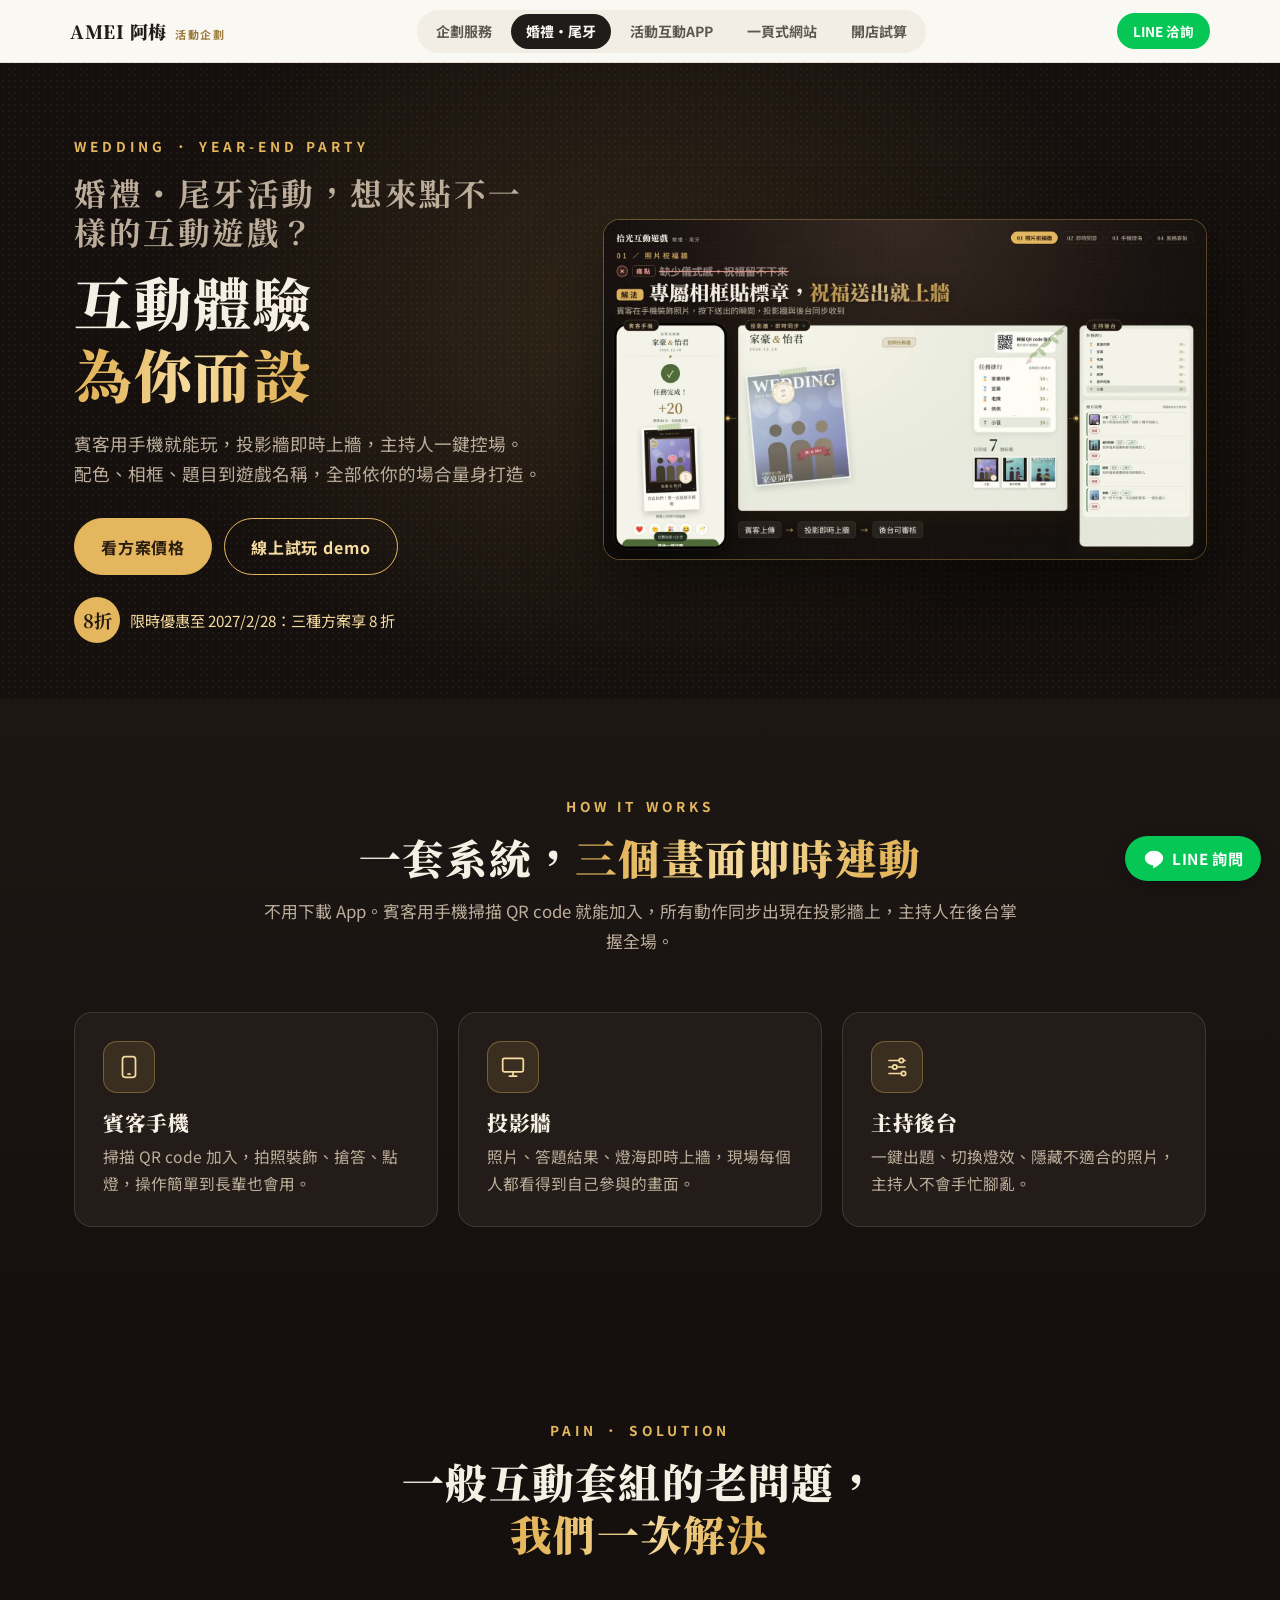
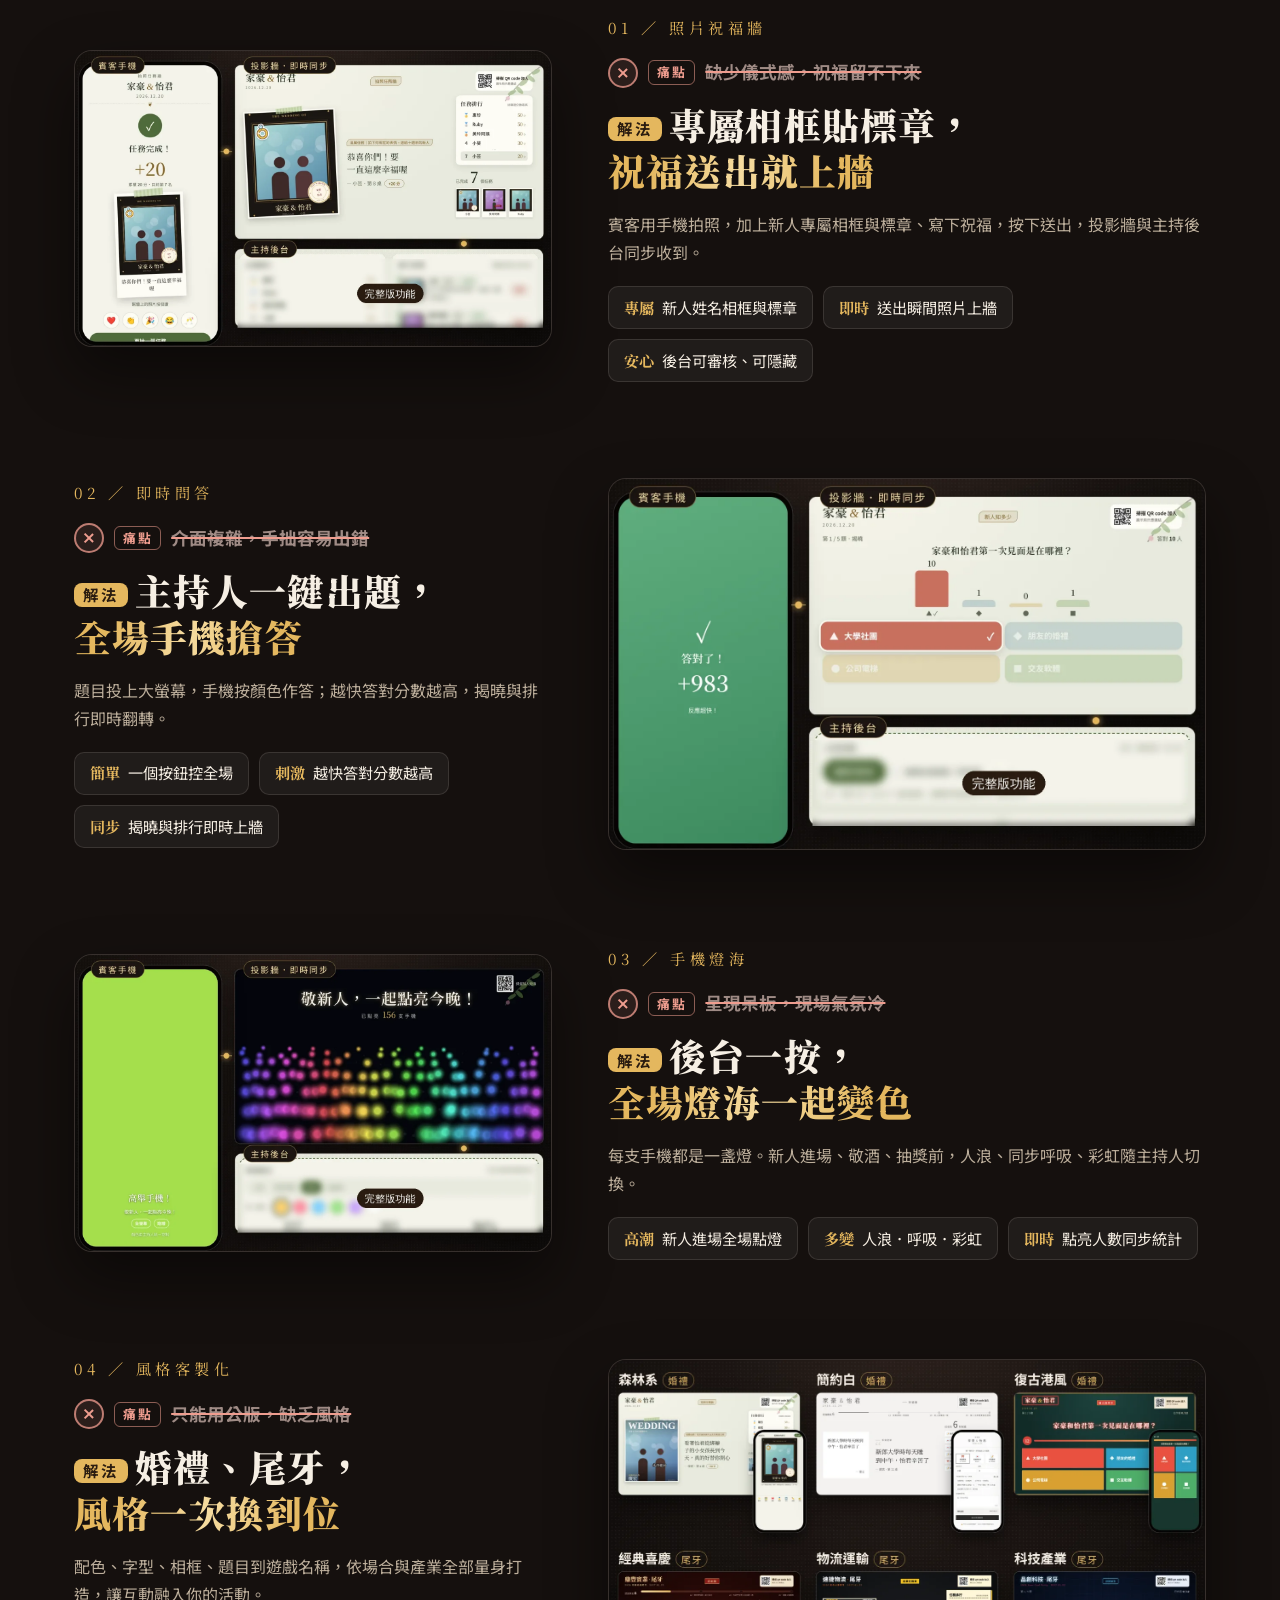
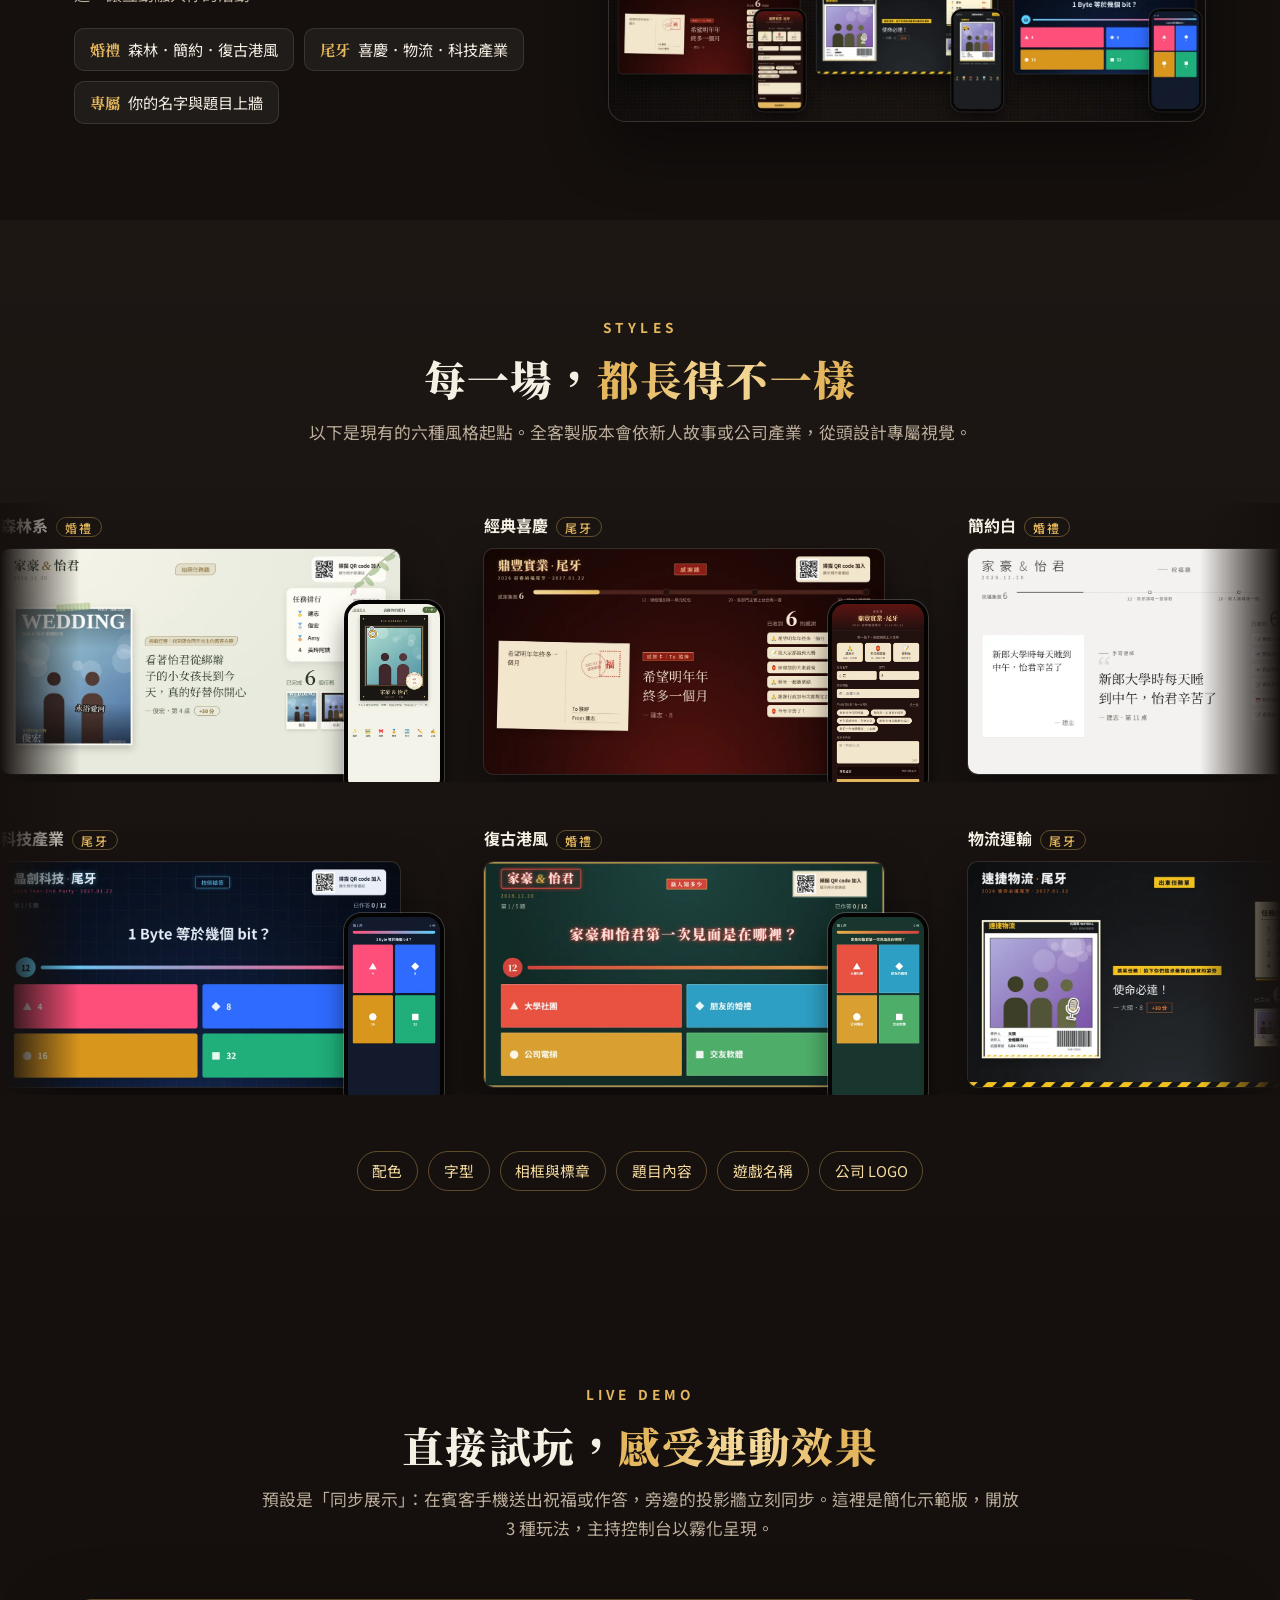
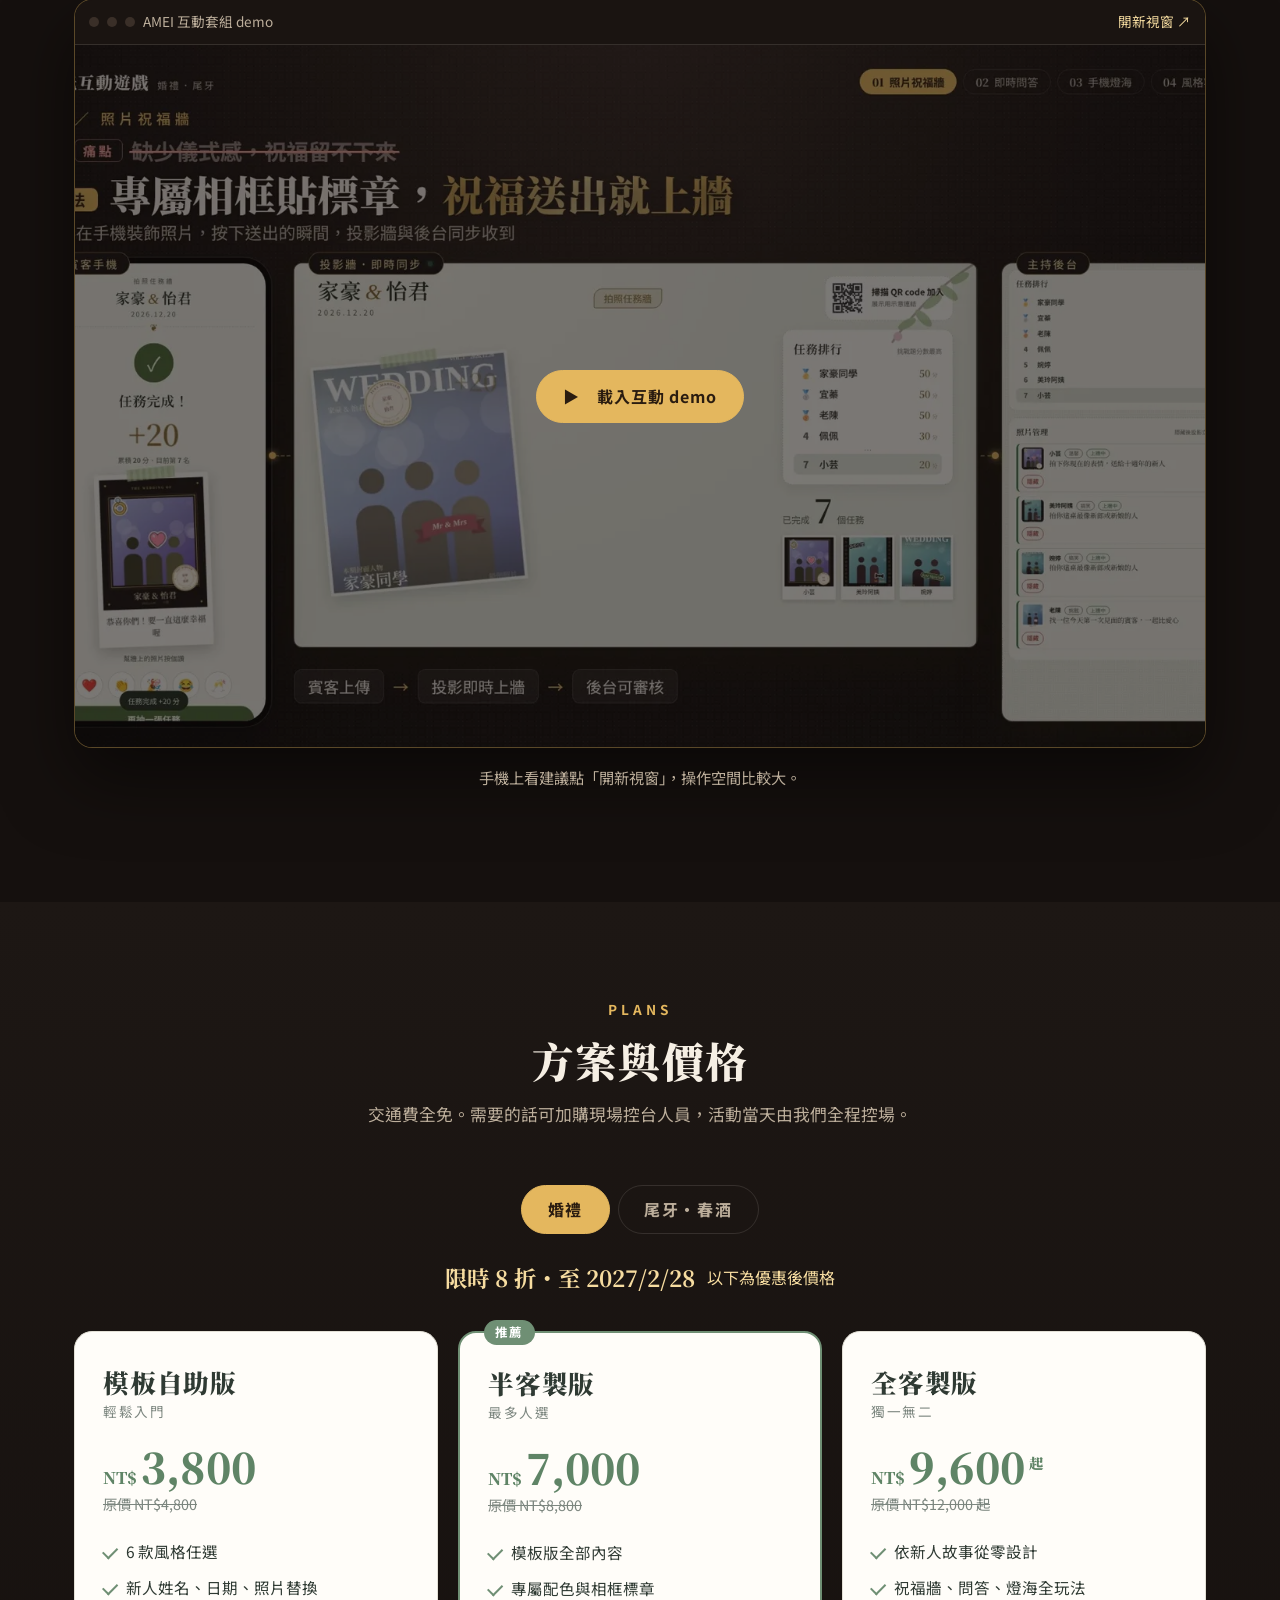
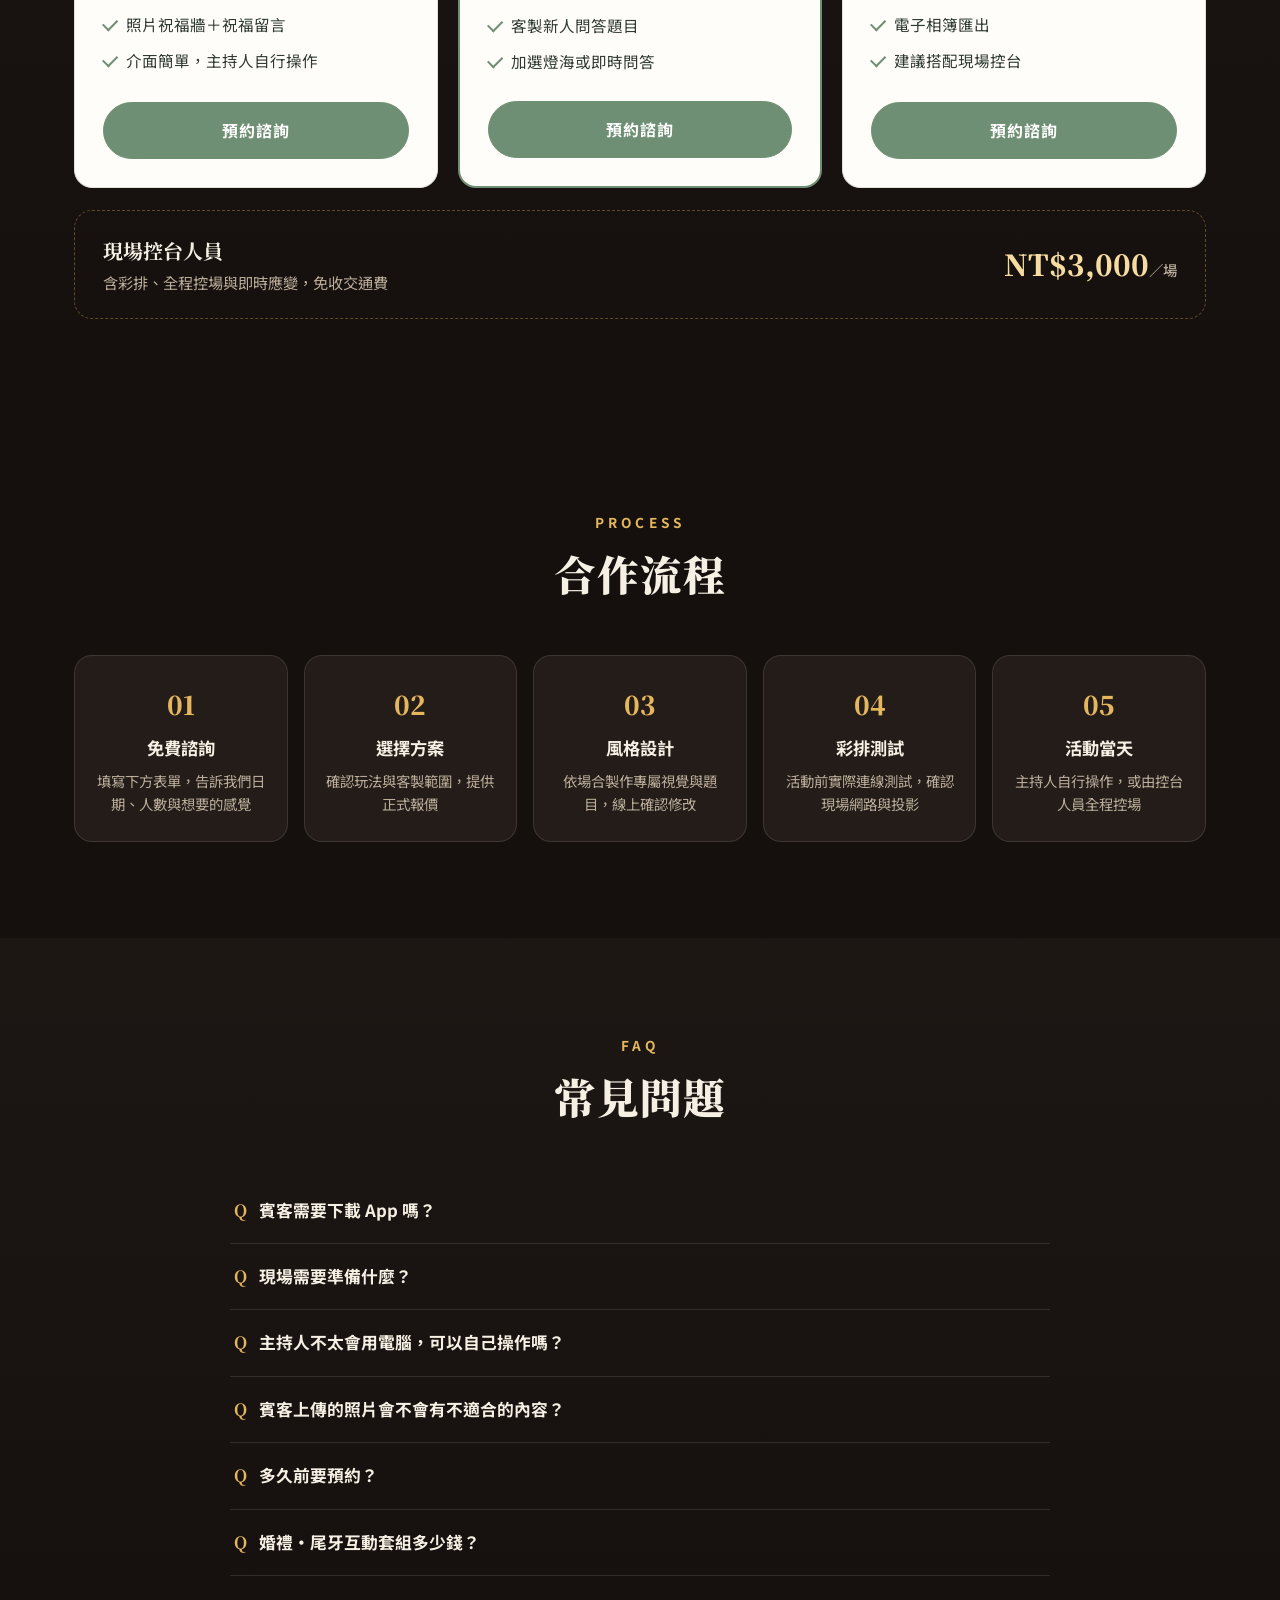
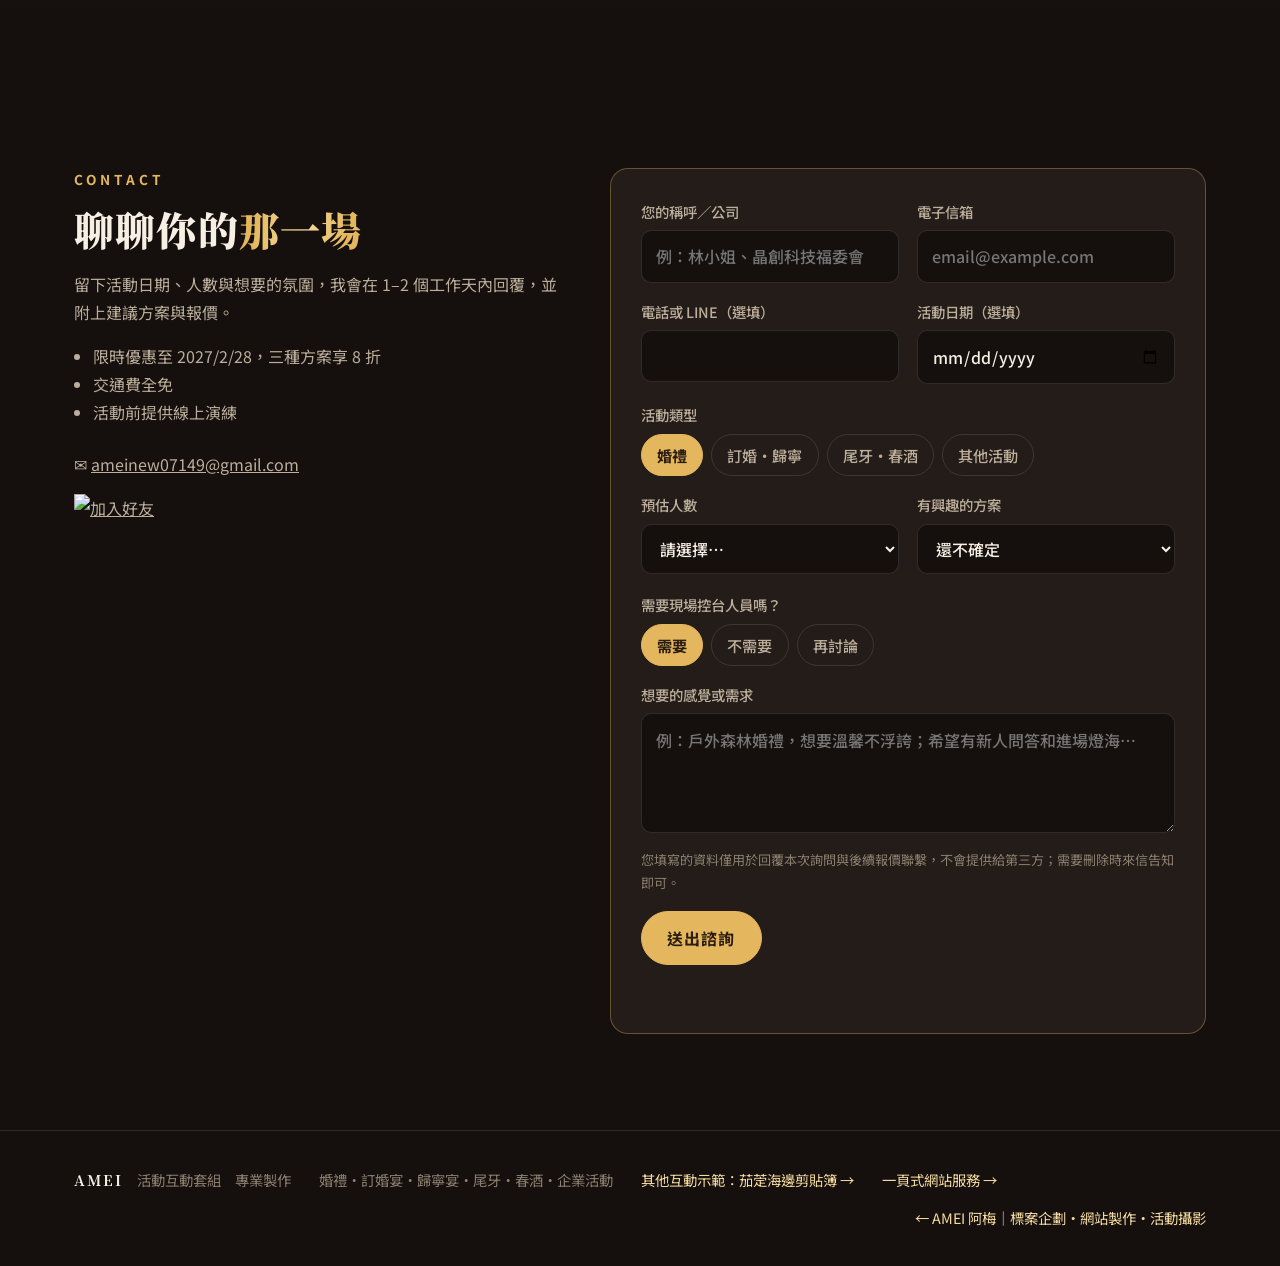
==== commit f05d4a6d: "新增小資開店試算頁：開辦費、產品毛利、損益兩平、週轉現金流、資金需求與貸款月付、營運健檢與創業貸款計畫書草稿；各頁導覽列加入入口 Co-Authored-By: Claude Opus 5.5 <no" ====
--- a/party/index.html
+++ b/party/index.html
@@ -240,11 +240,14 @@
 <link rel="stylesheet" href="../shared/amei-nav.css">
 <script type="application/ld+json">{"@context": "https://schema.org", "@type": "Service", "name": "婚禮・尾牙三端連動互動套組", "serviceType": "活動互動遊戲", "url": "https://ameinew07149-sys.github.io/AMEI-takescases/party/", "provider": {"@type": "ProfessionalService", "@id": "https://ameinew07149-sys.github.io/AMEI-takescases/#amei", "name": "AMEI 阿梅｜活動企劃", "url": "https://ameinew07149-sys.github.io/AMEI-takescases/"}, "areaServed": [{"@type": "City", "name": "高雄市"}, {"@type": "City", "name": "台南市"}, {"@type": "City", "name": "屏東縣"}], "description": "照片祝福牆、即時問答、手機燈海，賓客手機、投影大螢幕、主持控台即時連動，免下載 App。", "offers": [{"@type": "Offer", "name": "婚禮 模板自助版", "priceCurrency": "TWD", "price": "3800"}, {"@type": "Offer", "name": "婚禮 半客製版", "priceCurrency": "TWD", "price": "7000"}, {"@type": "Offer", "name": "婚禮 全客製版", "priceCurrency": "TWD", "price": "9600", "description": "起"}, {"@type": "Offer", "name": "尾牙・春酒 模板自助版", "priceCurrency": "TWD", "price": "6400"}, {"@type": "Offer", "name": "尾牙・春酒 半客製版", "priceCurrency": "TWD", "price": "12000"}, {"@type": "Offer", "name": "尾牙・春酒 全客製版", "priceCurrency": "TWD", "price": "16000", "description": "起，300 人以上另行報價"}, {"@type": "Offer", "name": "現場控台人員", "priceCurrency": "TWD", "price": "3000", "description": "／場"}]}</script>
 <script type="application/ld+json">{"@context": "https://schema.org", "@type": "FAQPage", "mainEntity": [{"@type": "Question", "name": "賓客需要下載 App 嗎？", "acceptedAnswer": {"@type": "Answer", "text": "不需要。用手機相機掃描 QR code 就能直接在瀏覽器裡玩，iPhone 和 Android 都可以。"}}, {"@type": "Question", "name": "現場需要準備什麼？", "acceptedAnswer": {"@type": "Answer", "text": "一台可以接投影機或電視的筆電，以及穩定的網路。宴會廳通常都有投影設備，報名控台人員的話，我們會協助確認現場設備。"}}, {"@type": "Question", "name": "主持人不太會用電腦，可以自己操作嗎？", "acceptedAnswer": {"@type": "Answer", "text": "可以。後台把每個環節都做成一個按鈕，活動前也會提供操作說明與線上演練；擔心的話建議加購控台人員。"}}, {"@type": "Question", "name": "賓客上傳的照片會不會有不適合的內容？", "acceptedAnswer": {"@type": "Answer", "text": "後台可以即時隱藏任何一張照片，也能設定「先審核再上牆」。"}}, {"@type": "Question", "name": "多久前要預約？", "acceptedAnswer": {"@type": "Answer", "text": "模板版建議活動前 2 週，半客製與全客製建議 1 個月以上，尾牙旺季（11 月至隔年 2 月）請盡早預約。"}}, {"@type": "Question", "name": "婚禮・尾牙互動套組多少錢？", "acceptedAnswer": {"@type": "Answer", "text": "婚禮：模板自助版 NT$3,800、半客製版 NT$7,000、全客製版 NT$9,600 起。尾牙・春酒：模板自助版 NT$6,400、半客製版 NT$12,000、全客製版 NT$16,000 起（300 人以上另行報價）。現場控台人員 NT$3,000／場。"}}]}</script>
+<link rel="icon" href="../shared/amei-icon.svg" type="image/svg+xml">
+<link rel="icon" href="../shared/favicon-48.png" sizes="48x48" type="image/png">
+<link rel="apple-touch-icon" href="../shared/apple-touch-icon.png">
 </head>
 <body>
 <header class="amei-top"><div class="in">
   <a class="lg" href="../">AMEI 阿梅<small>活動企劃</small></a>
-  <nav class="tb" aria-label="AMEI 服務"><a href="../">企劃服務</a><a href="../party/" class="on" aria-current="page">婚禮・尾牙</a><a href="../seaside/">活動互動<span class="d">APP</span></a><a href="../web/">一頁式網站</a></nav>
+  <nav class="tb" aria-label="AMEI 服務"><a href="../">企劃服務</a><a href="../party/" class="on" aria-current="page">婚禮・尾牙</a><a href="../seaside/">活動互動<span class="d">APP</span></a><a href="../web/">一頁式網站</a><a href="../startup/">開店試算</a></nav>
   <a class="ln" href="https://lin.ee/y8NnuAy" target="_blank" rel="noopener">LINE 洽詢</a>
 </div></header>
 
--- a/shared/amei-nav.css
+++ b/shared/amei-nav.css
@@ -1,4 +1,4 @@
-/* AMEI 共用頂部導覽列：四個頁面共用，改這裡就會全部一起改 */
+/* AMEI 共用頂部導覽列：各頁共用，改這裡就會全部一起改 */
 .amei-top{position:sticky;inset:auto;top:0;z-index:200;margin:0;padding:0;background:#FAF8F3;-webkit-backdrop-filter:blur(10px);backdrop-filter:blur(10px);border-bottom:1px solid #E3DDD0;box-shadow:none;font-family:'Noto Sans TC','Noto Sans CJK TC','Microsoft JhengHei',sans-serif;color:#1F1D1A;line-height:1.5}
 .amei-top .in{max-width:1180px;margin:0 auto;padding:0 20px;display:flex;align-items:center;gap:16px;height:62px}
 .amei-top .lg{display:flex;align-items:baseline;gap:8px;font-family:'Noto Serif TC','Noto Serif CJK TC',serif;font-weight:900;font-size:18px;letter-spacing:.04em;color:#1F1D1A;text-decoration:none;white-space:nowrap}
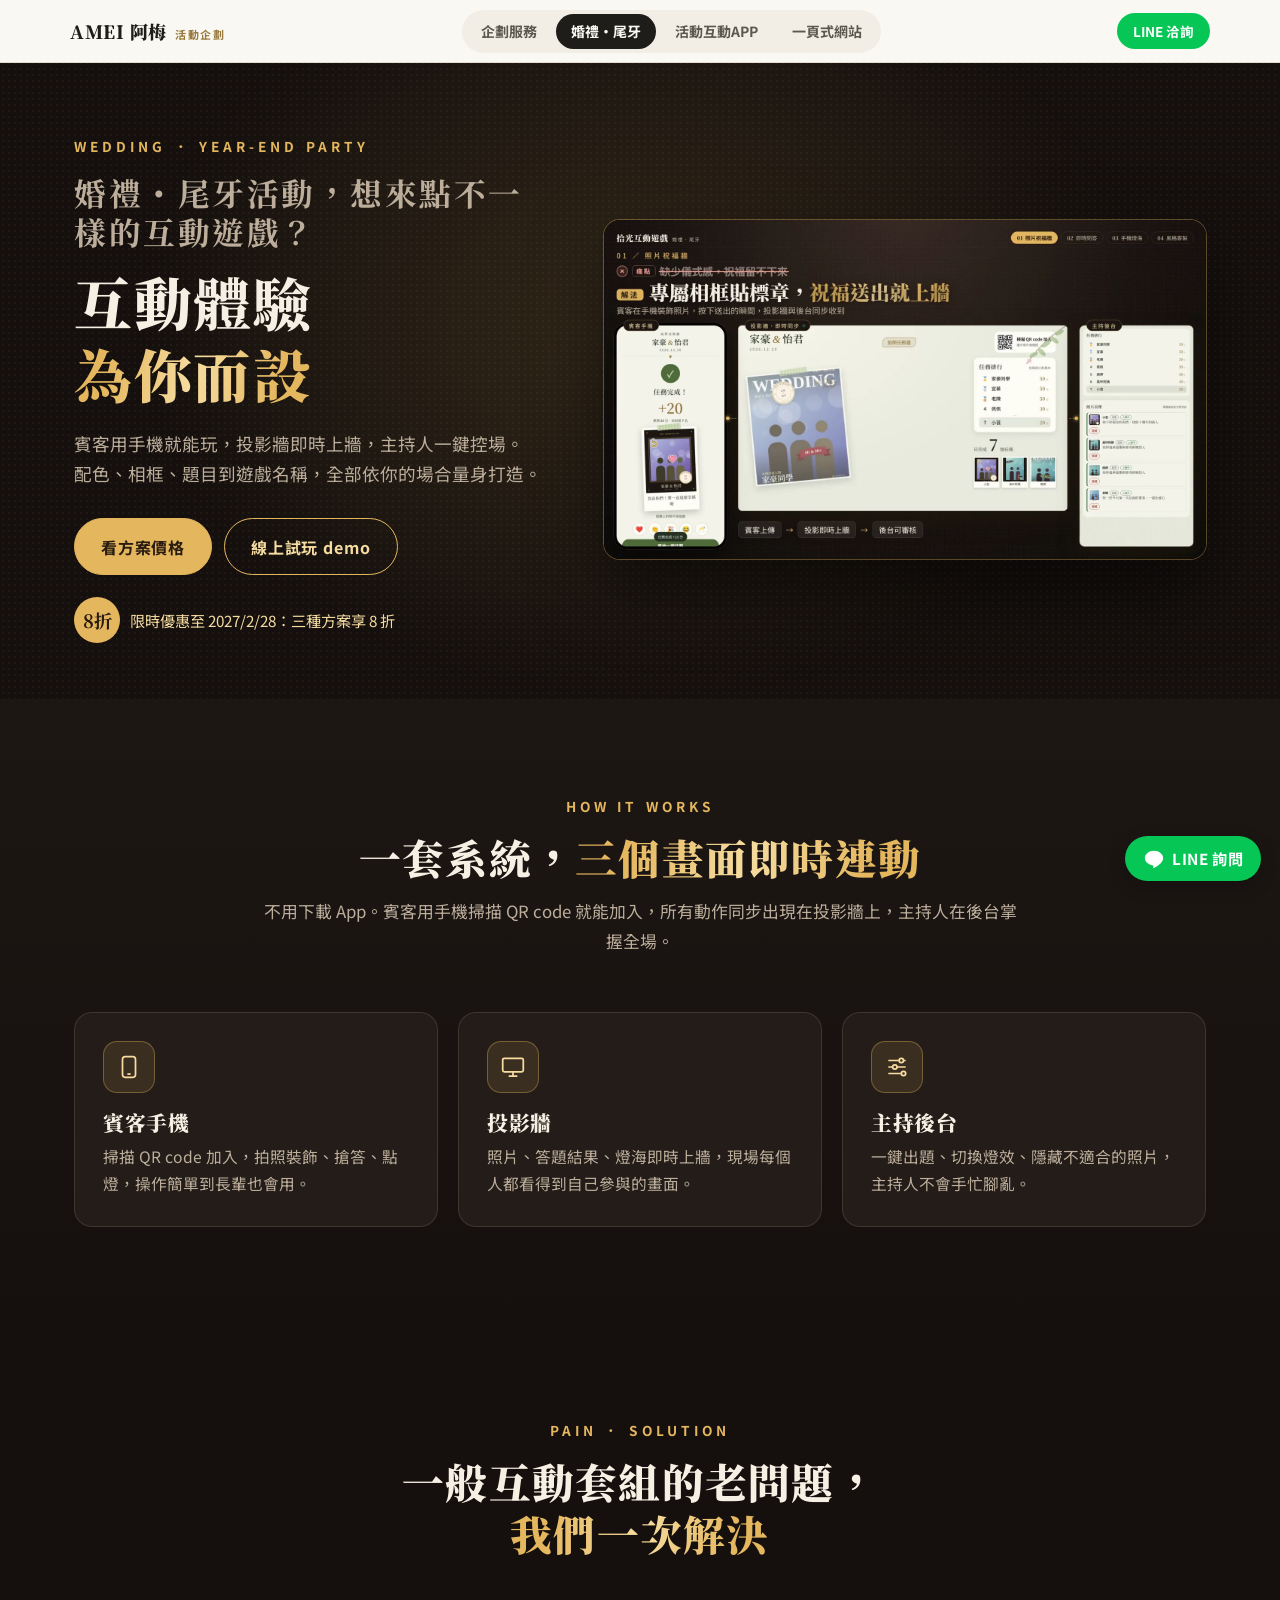
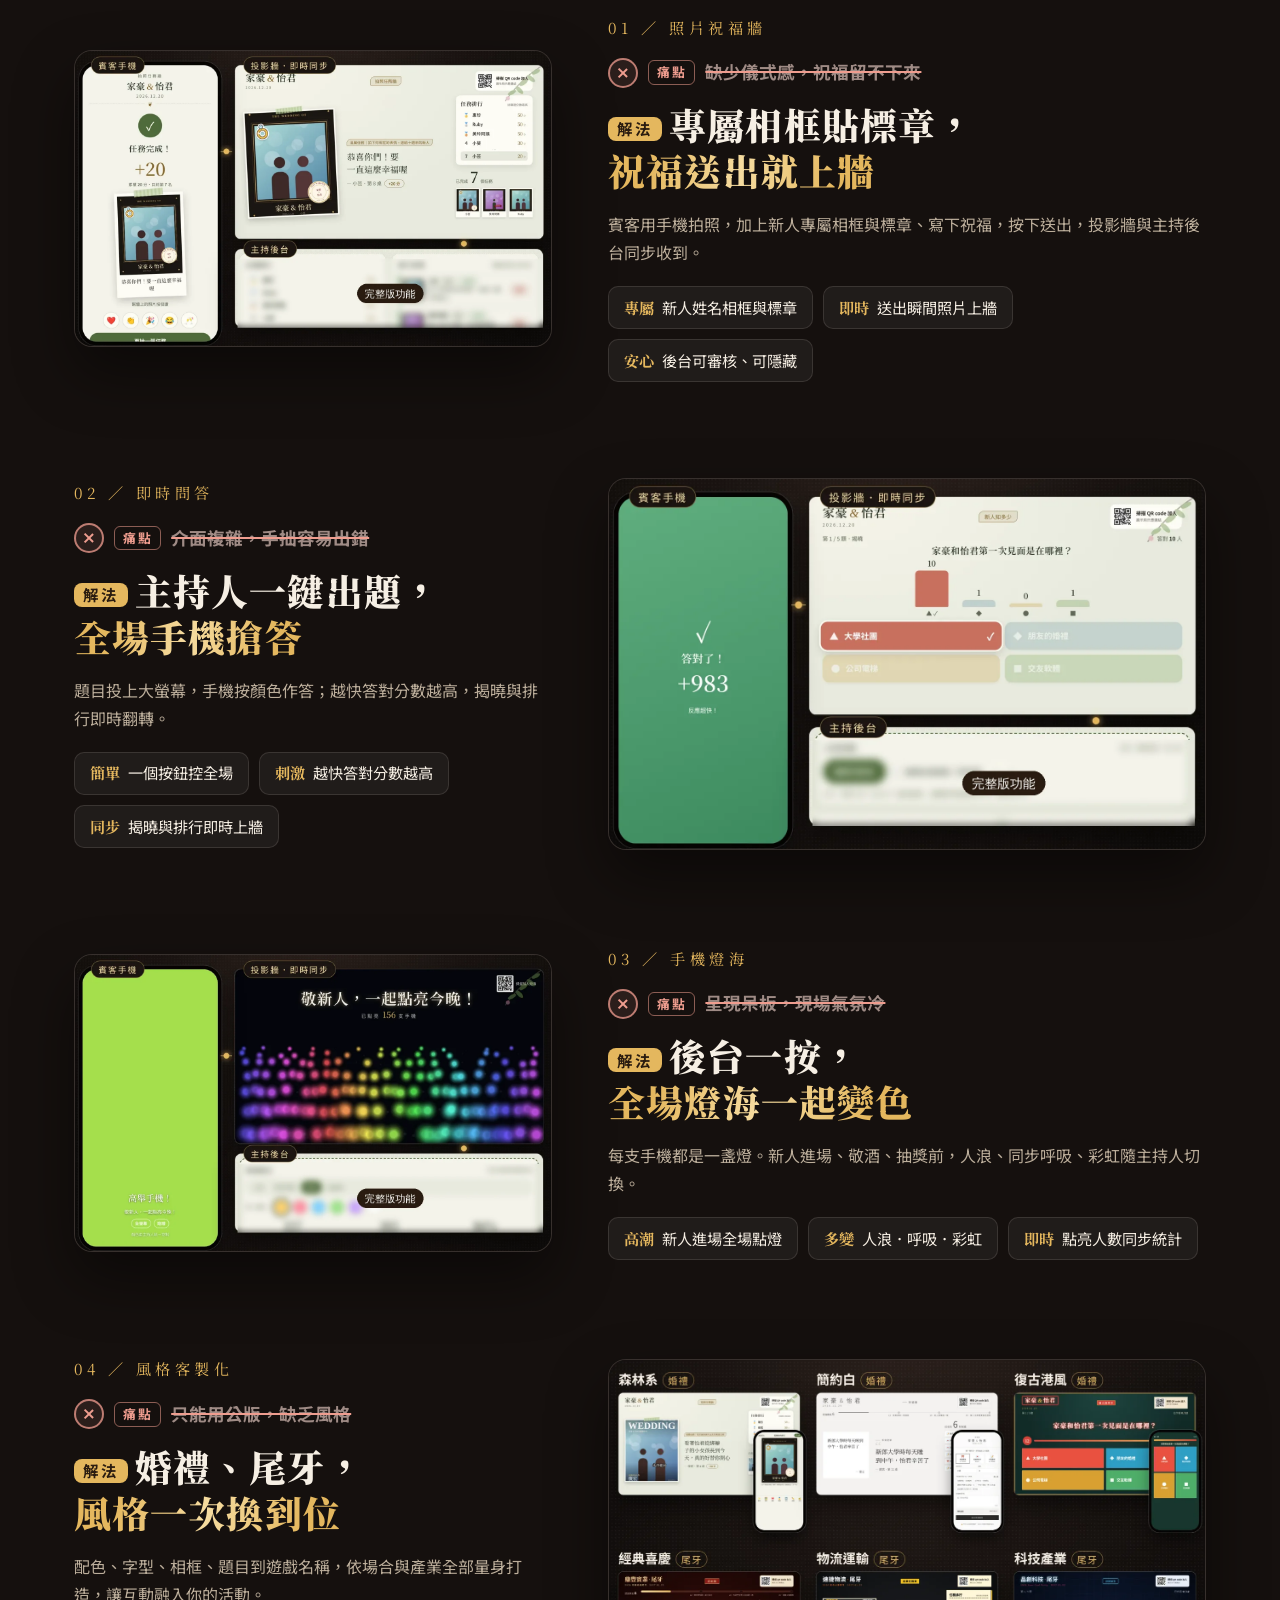
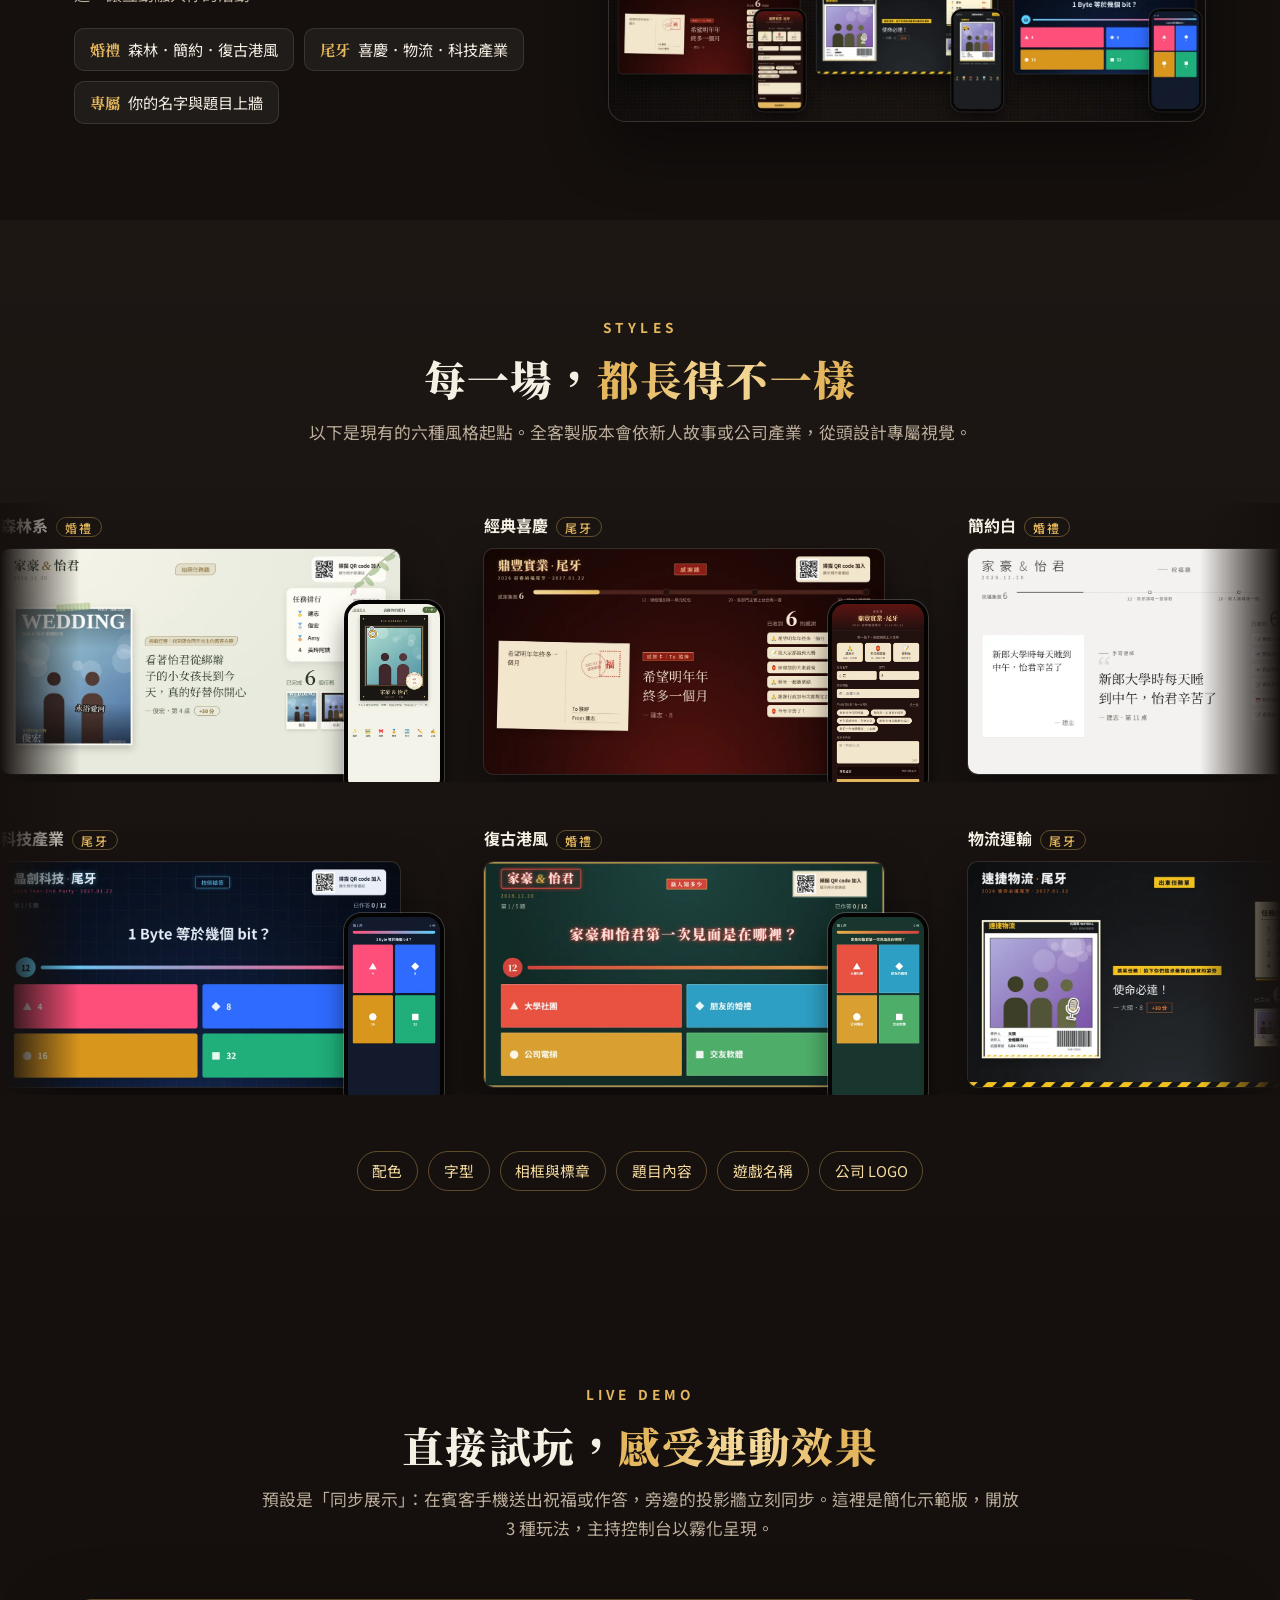
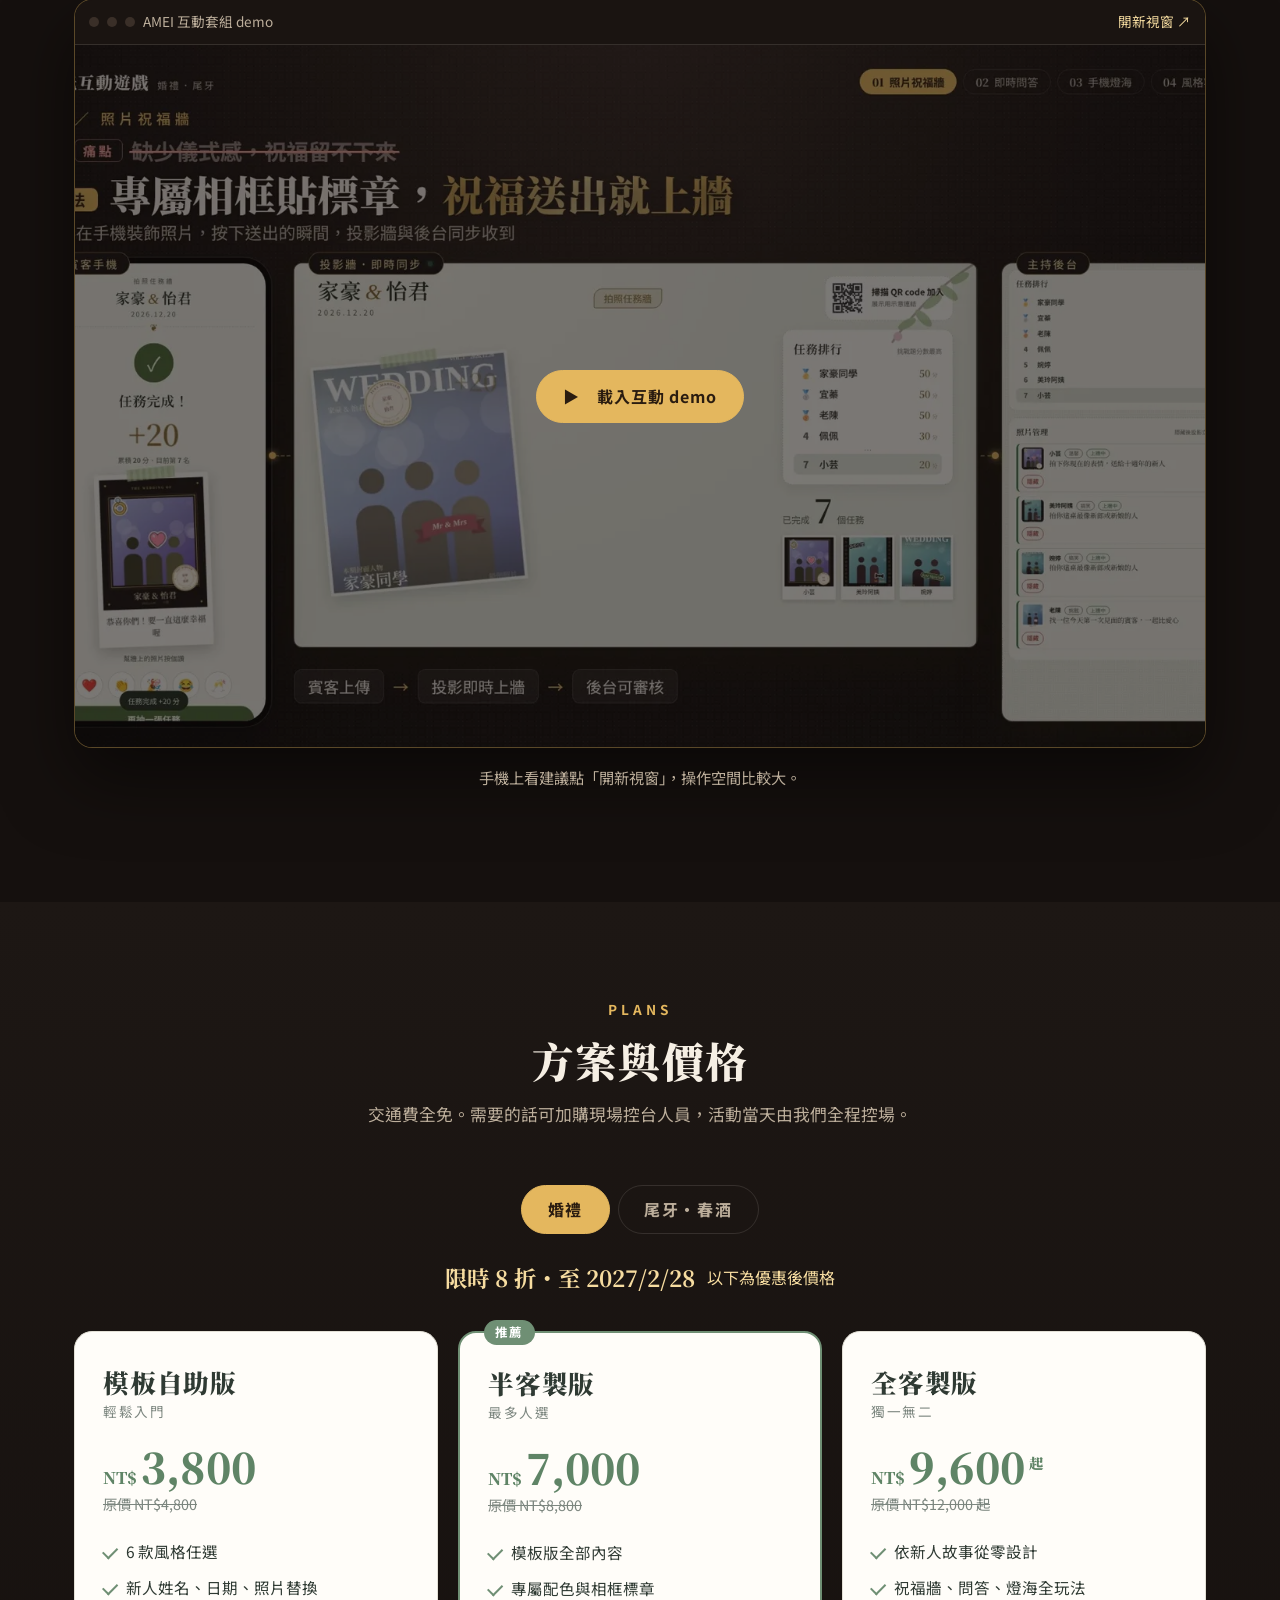
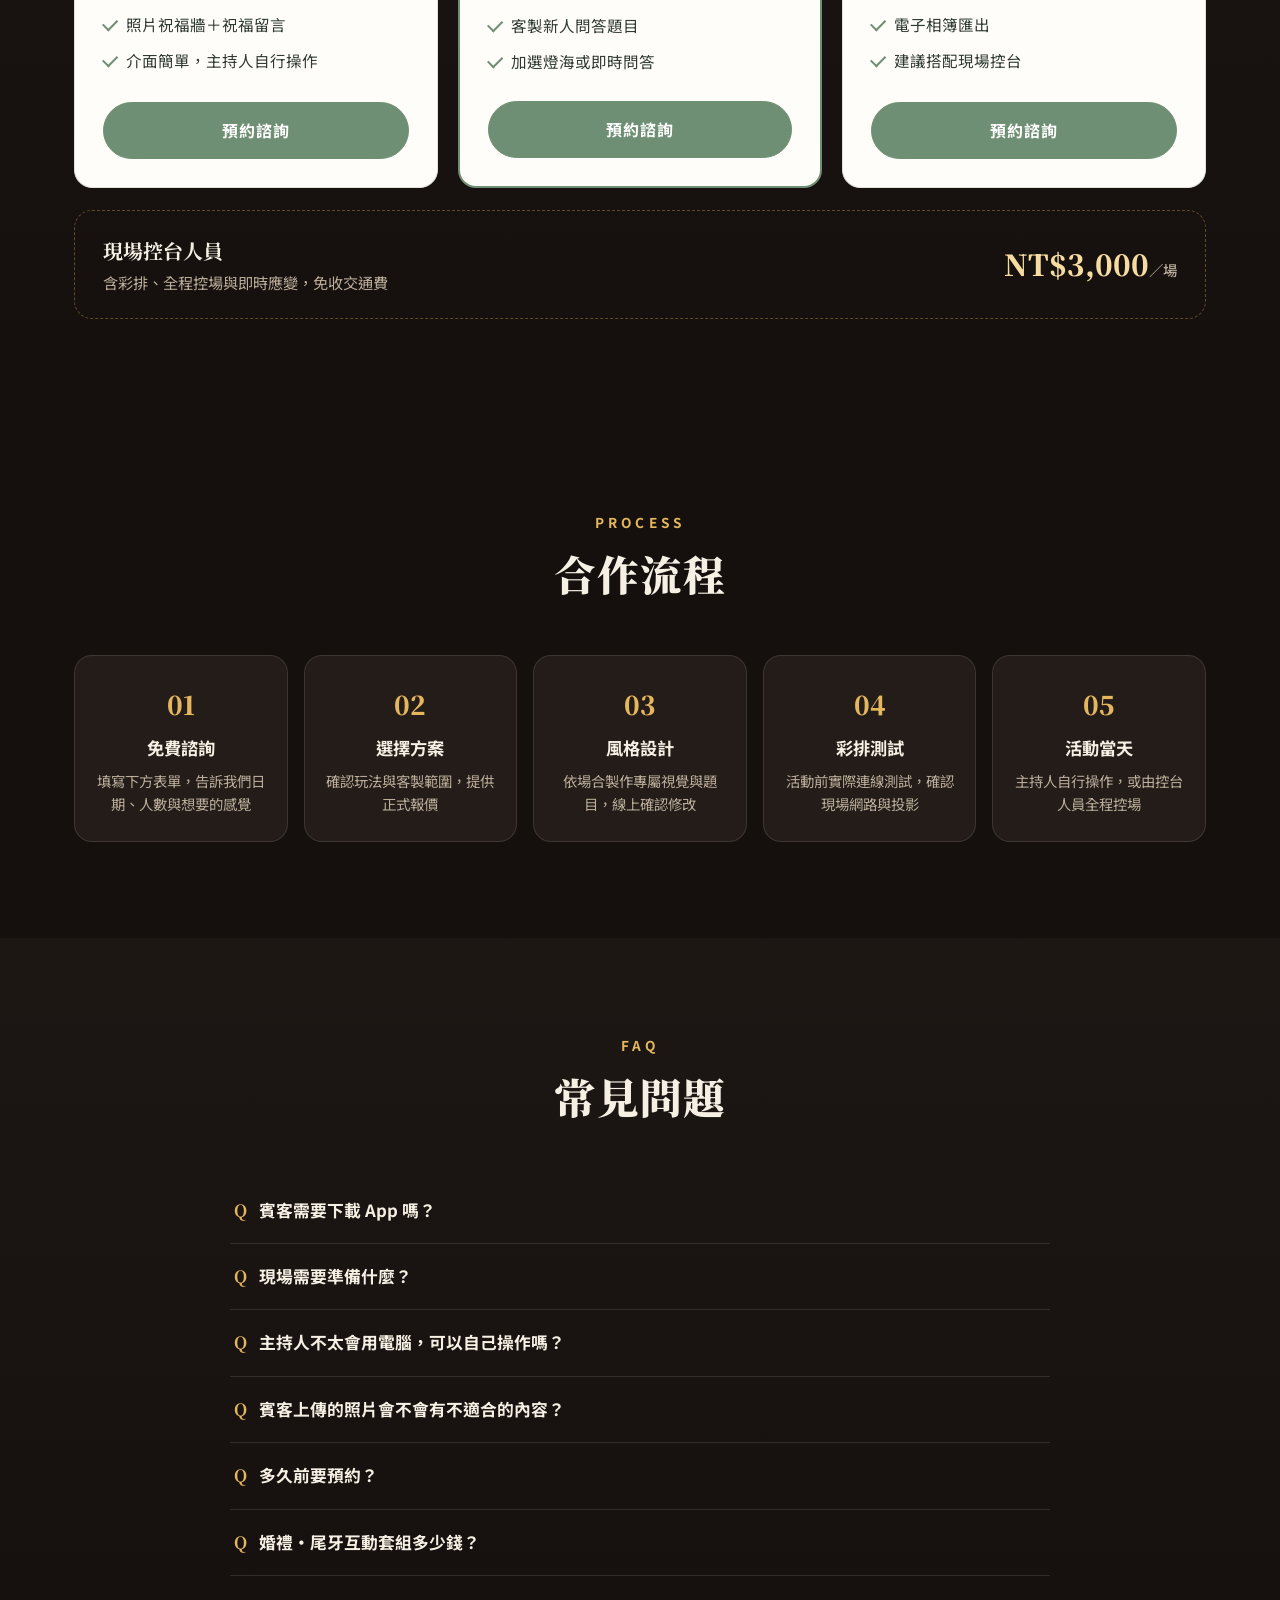
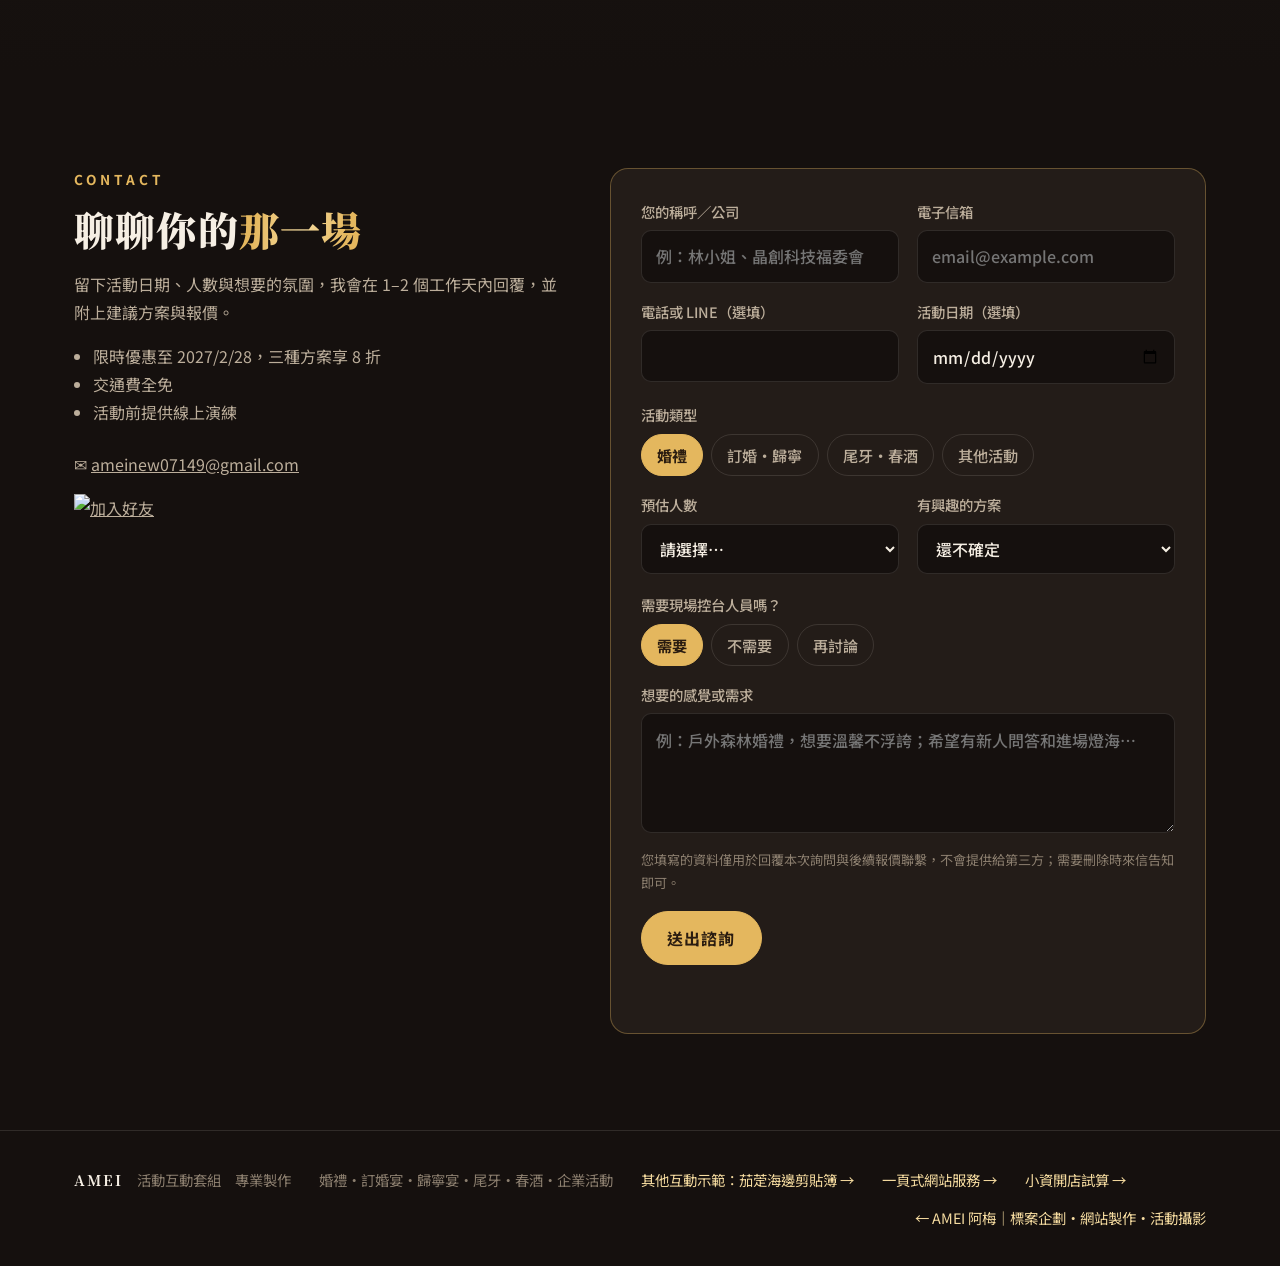
==== commit 7ea7d01d: "開店試算：新增一分鐘快速版作為入口；報告結尾加上一頁式網站與青創・鳳凰貸款計畫書服務；從頂部導覽列移除，改由頁尾與一頁式網站頁連結 Co-Authored-By: Claude Opus 5.5 <n" ====
--- a/party/index.html
+++ b/party/index.html
@@ -247,7 +247,7 @@
 <body>
 <header class="amei-top"><div class="in">
   <a class="lg" href="../">AMEI 阿梅<small>活動企劃</small></a>
-  <nav class="tb" aria-label="AMEI 服務"><a href="../">企劃服務</a><a href="../party/" class="on" aria-current="page">婚禮・尾牙</a><a href="../seaside/">活動互動<span class="d">APP</span></a><a href="../web/">一頁式網站</a><a href="../startup/">開店試算</a></nav>
+  <nav class="tb" aria-label="AMEI 服務"><a href="../">企劃服務</a><a href="../party/" class="on" aria-current="page">婚禮・尾牙</a><a href="../seaside/">活動互動<span class="d">APP</span></a><a href="../web/">一頁式網站</a></nav>
   <a class="ln" href="https://lin.ee/y8NnuAy" target="_blank" rel="noopener">LINE 洽詢</a>
 </div></header>
 
@@ -475,6 +475,7 @@
     <span>婚禮・訂婚宴・歸寧宴・尾牙・春酒・企業活動</span>
     <a href="../seaside/">其他互動示範：茄萣海邊剪貼簿 →</a>
     <a href="../web/">一頁式網站服務 →</a>
+    <a href="../startup/">小資開店試算 →</a>
     <a class="r" href="../">← AMEI 阿梅｜標案企劃・網站製作・活動攝影</a>
   </div>
 </footer>
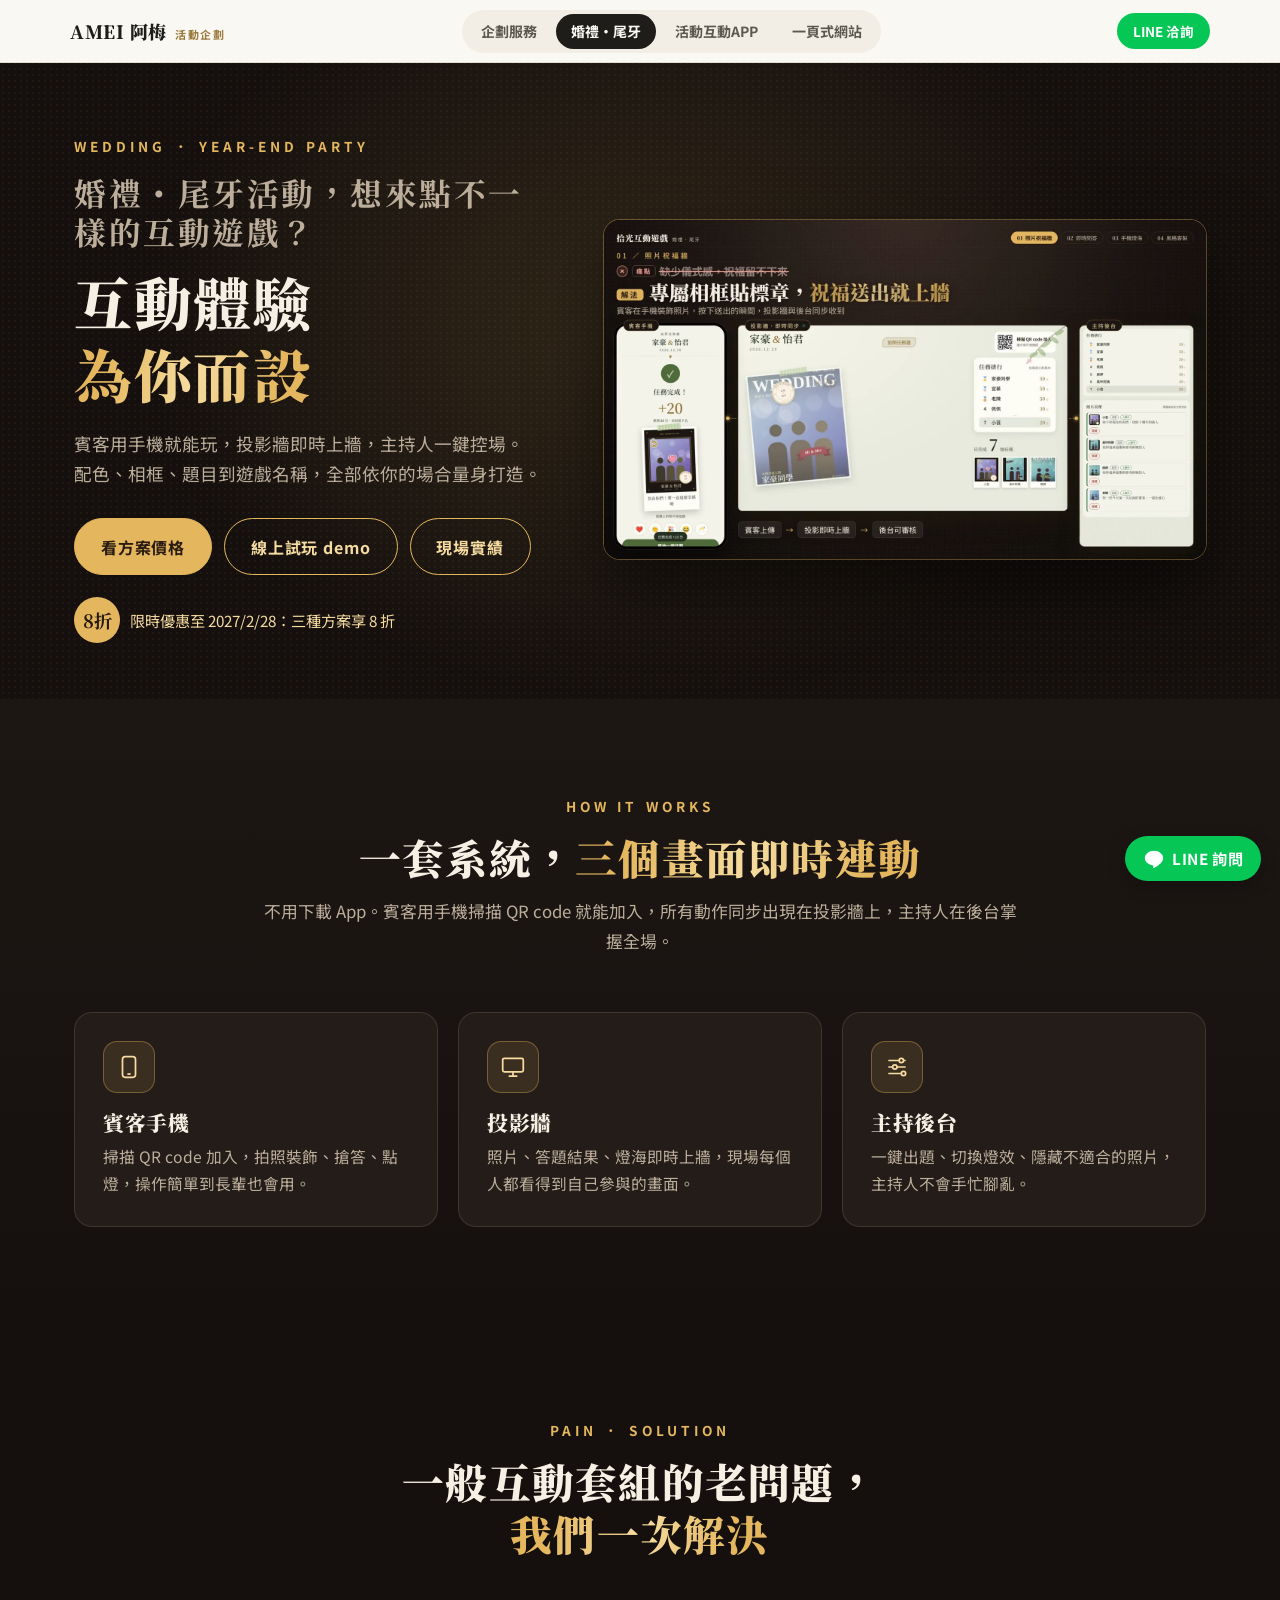
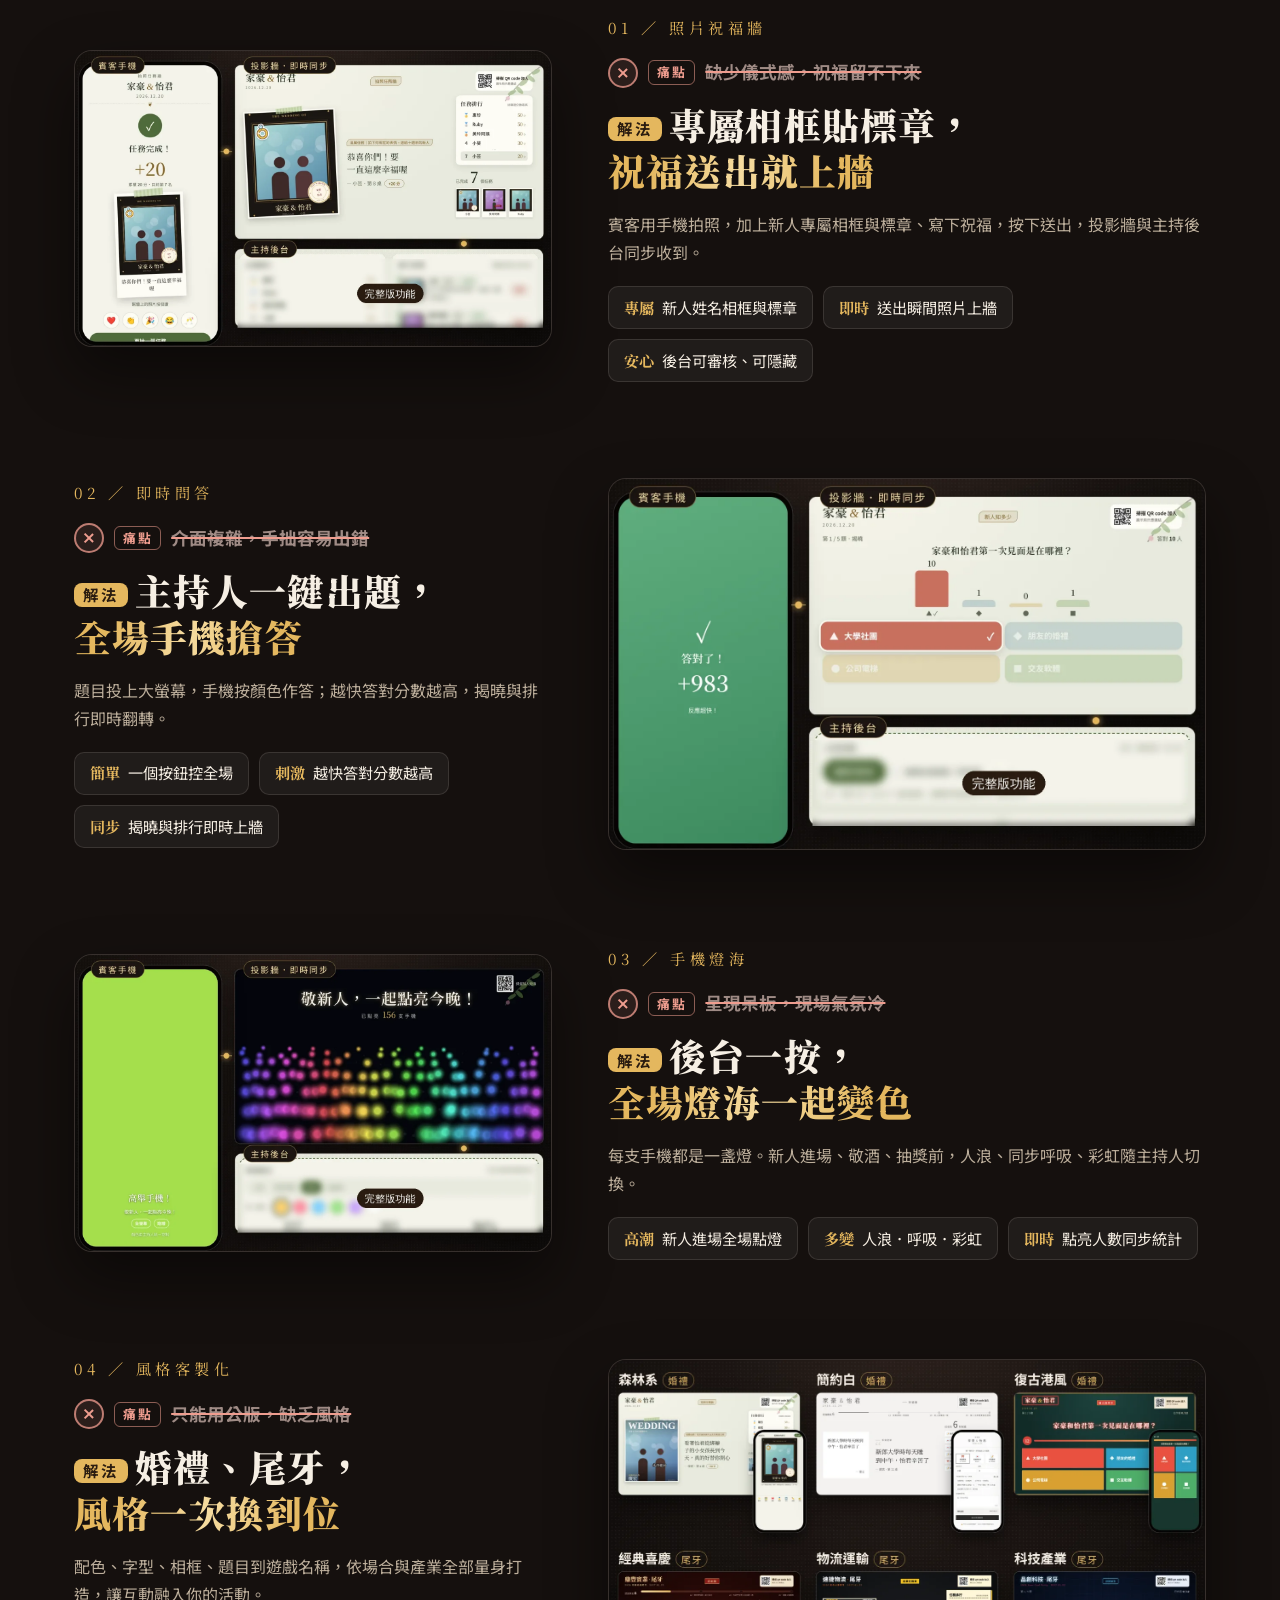
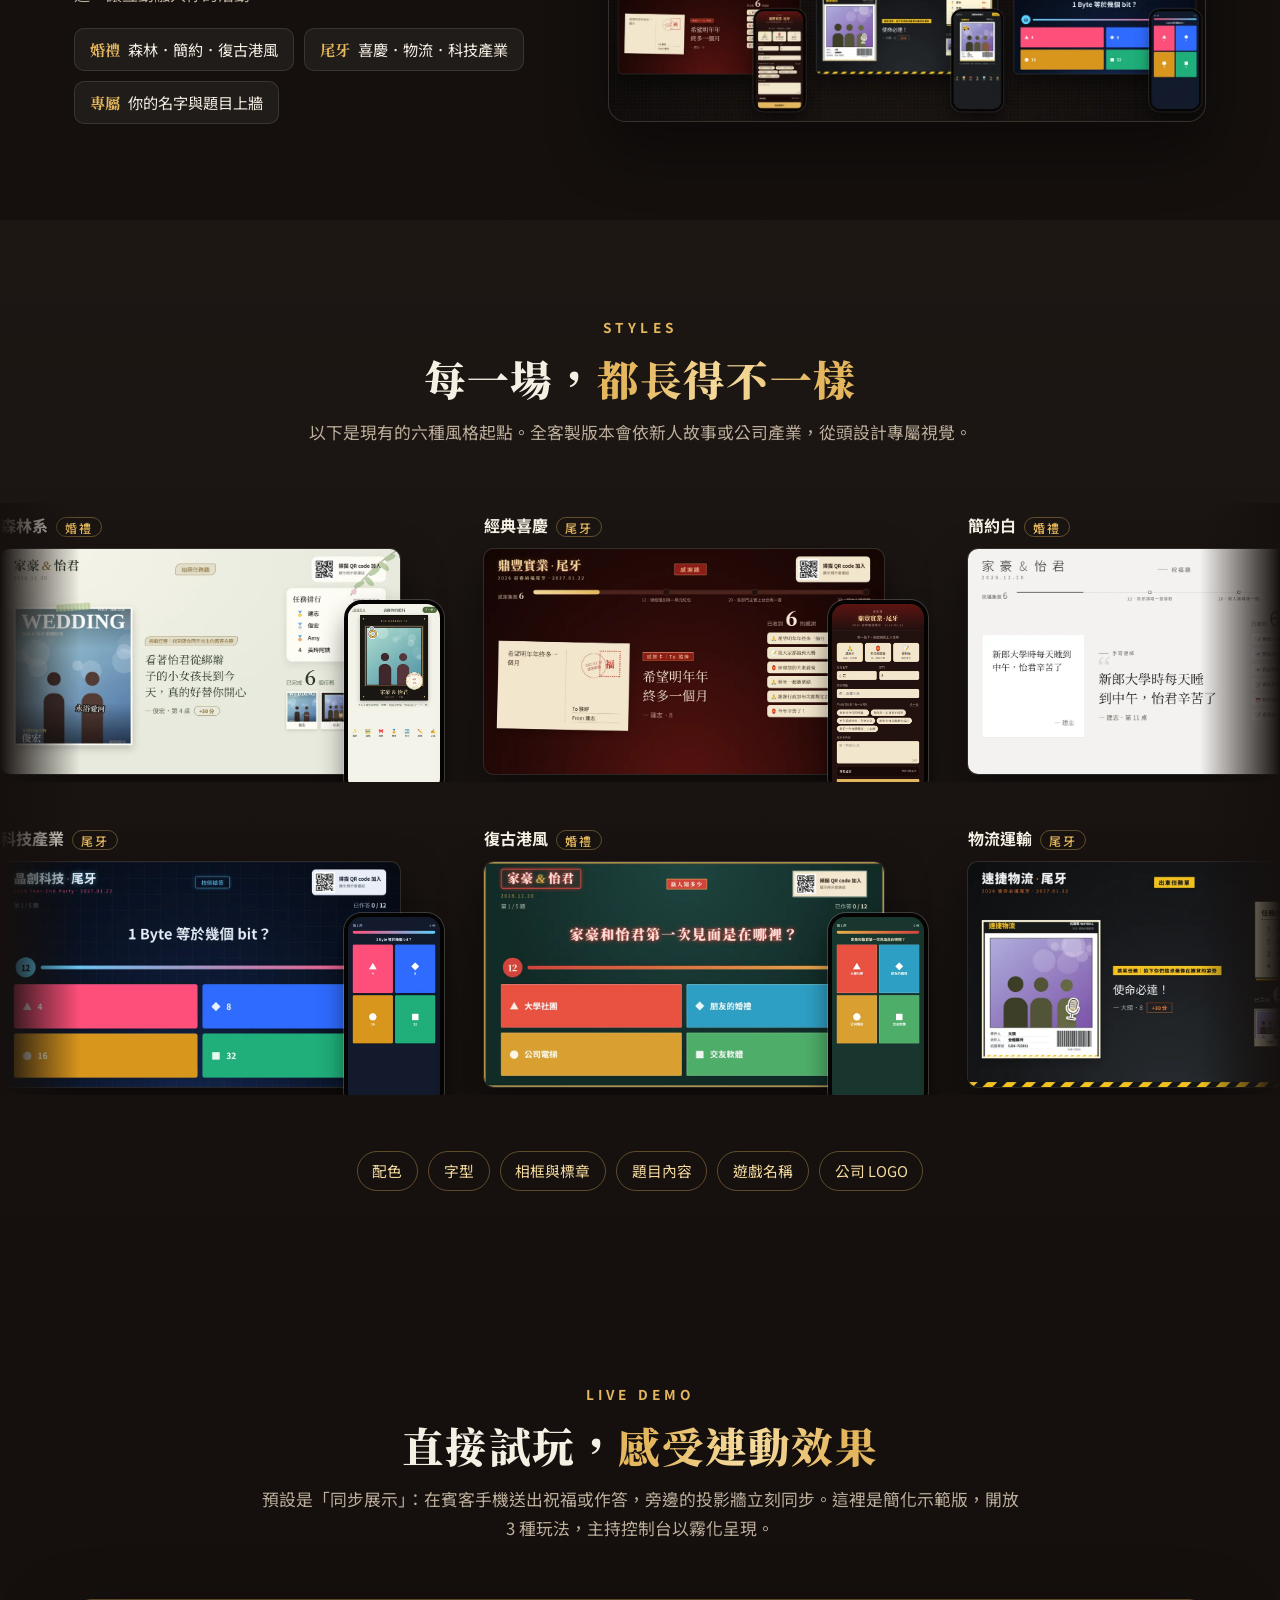
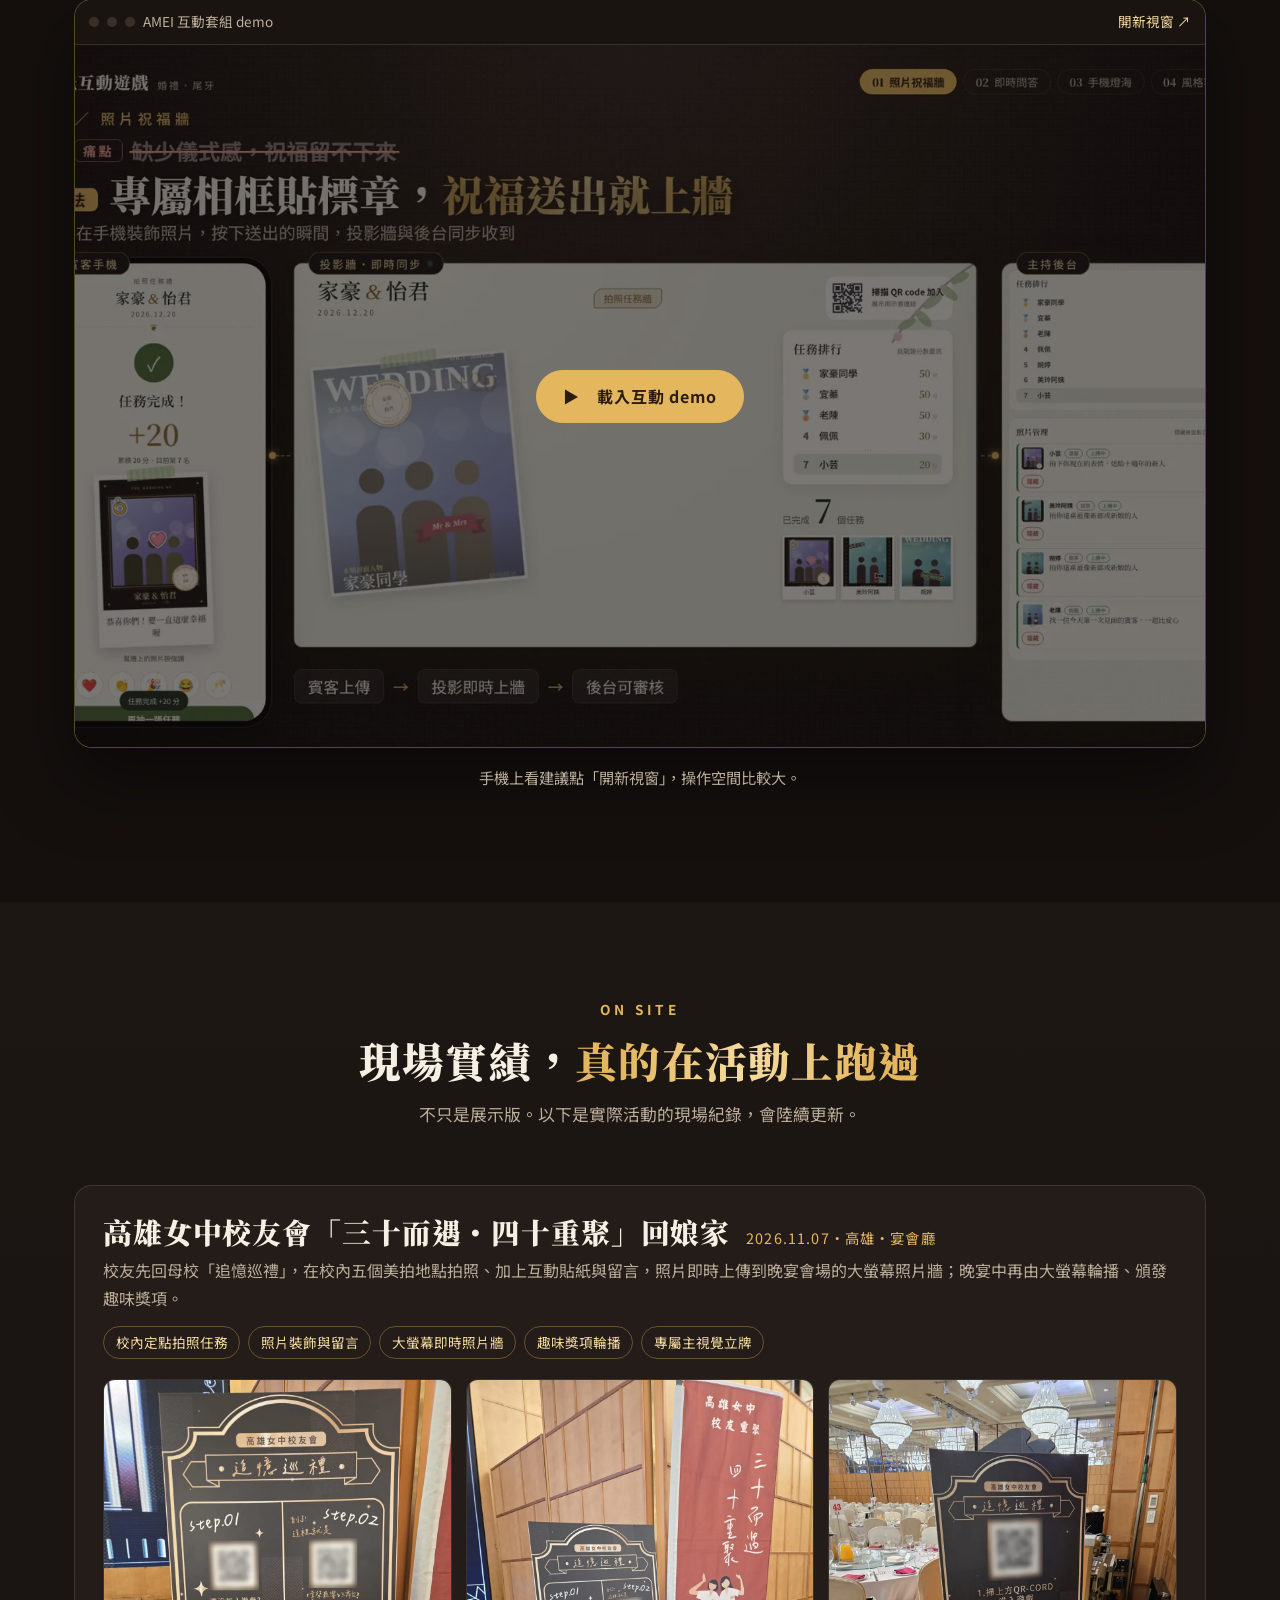
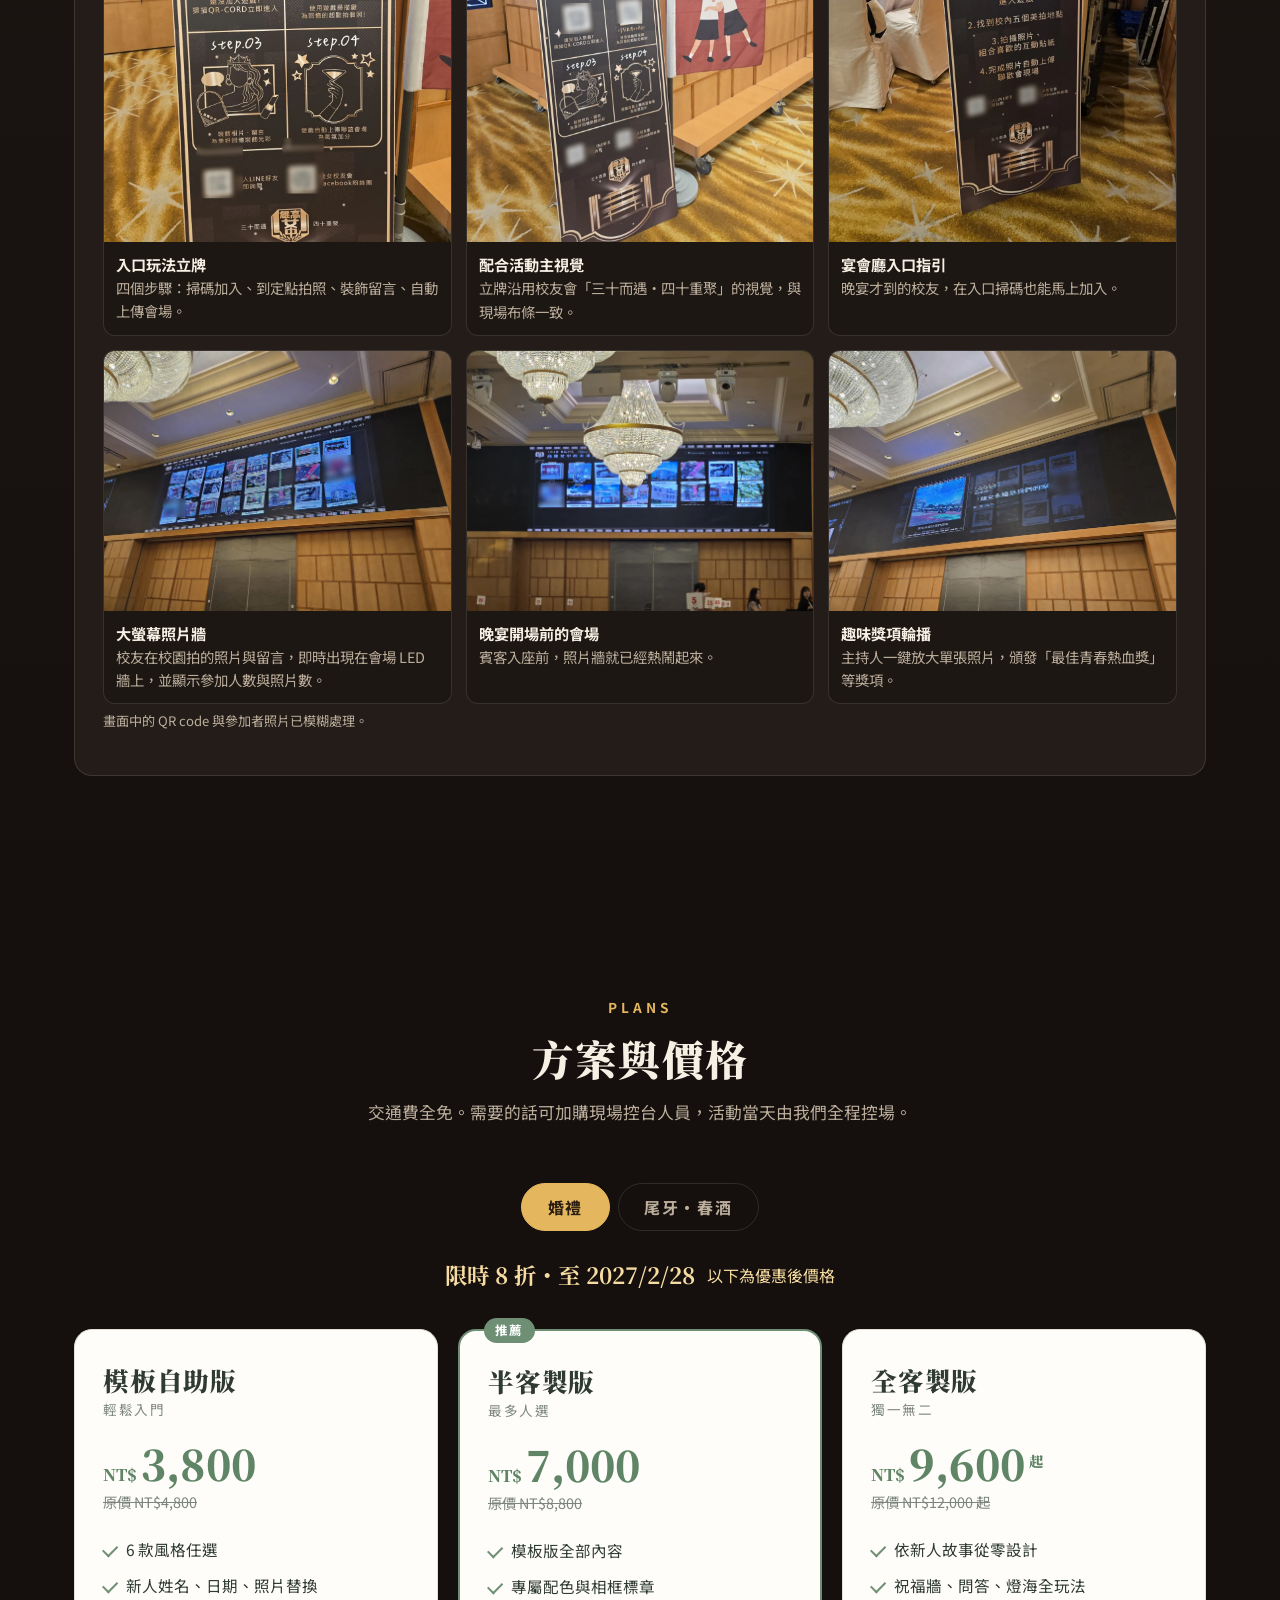
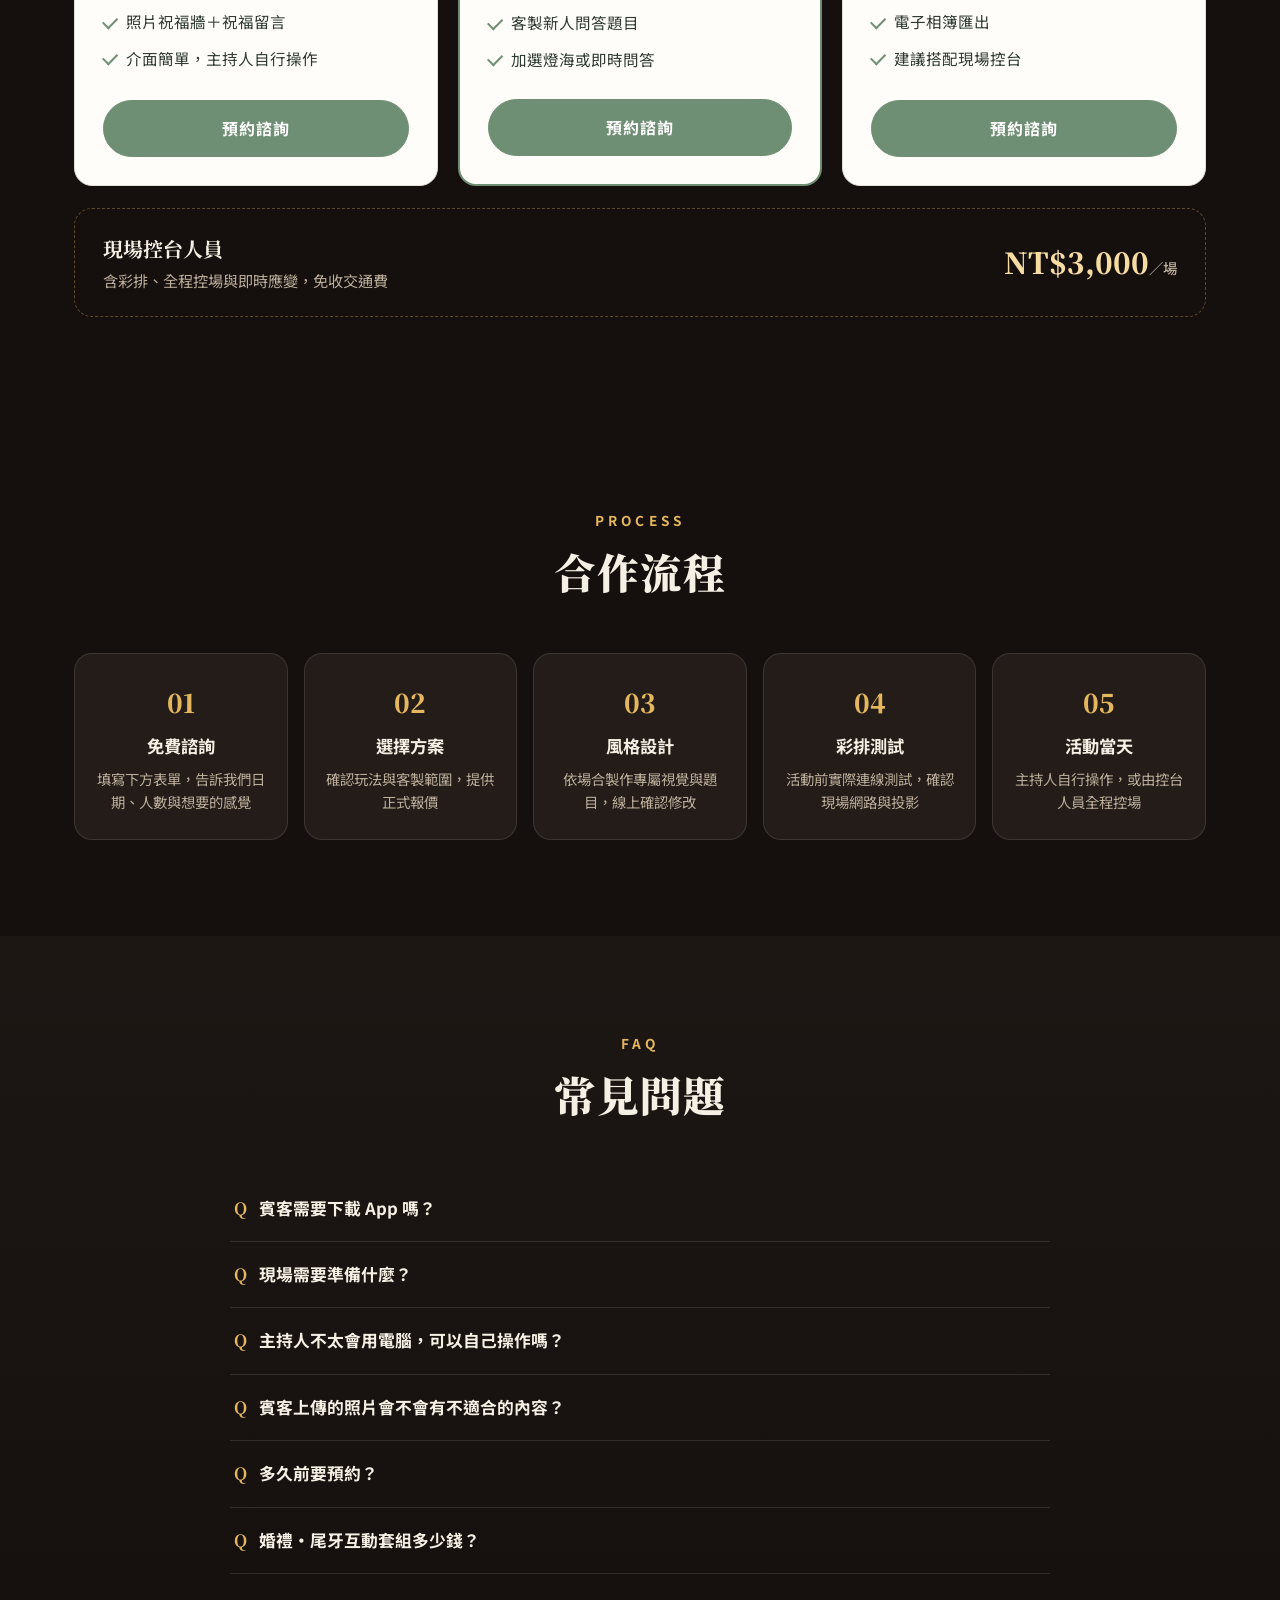
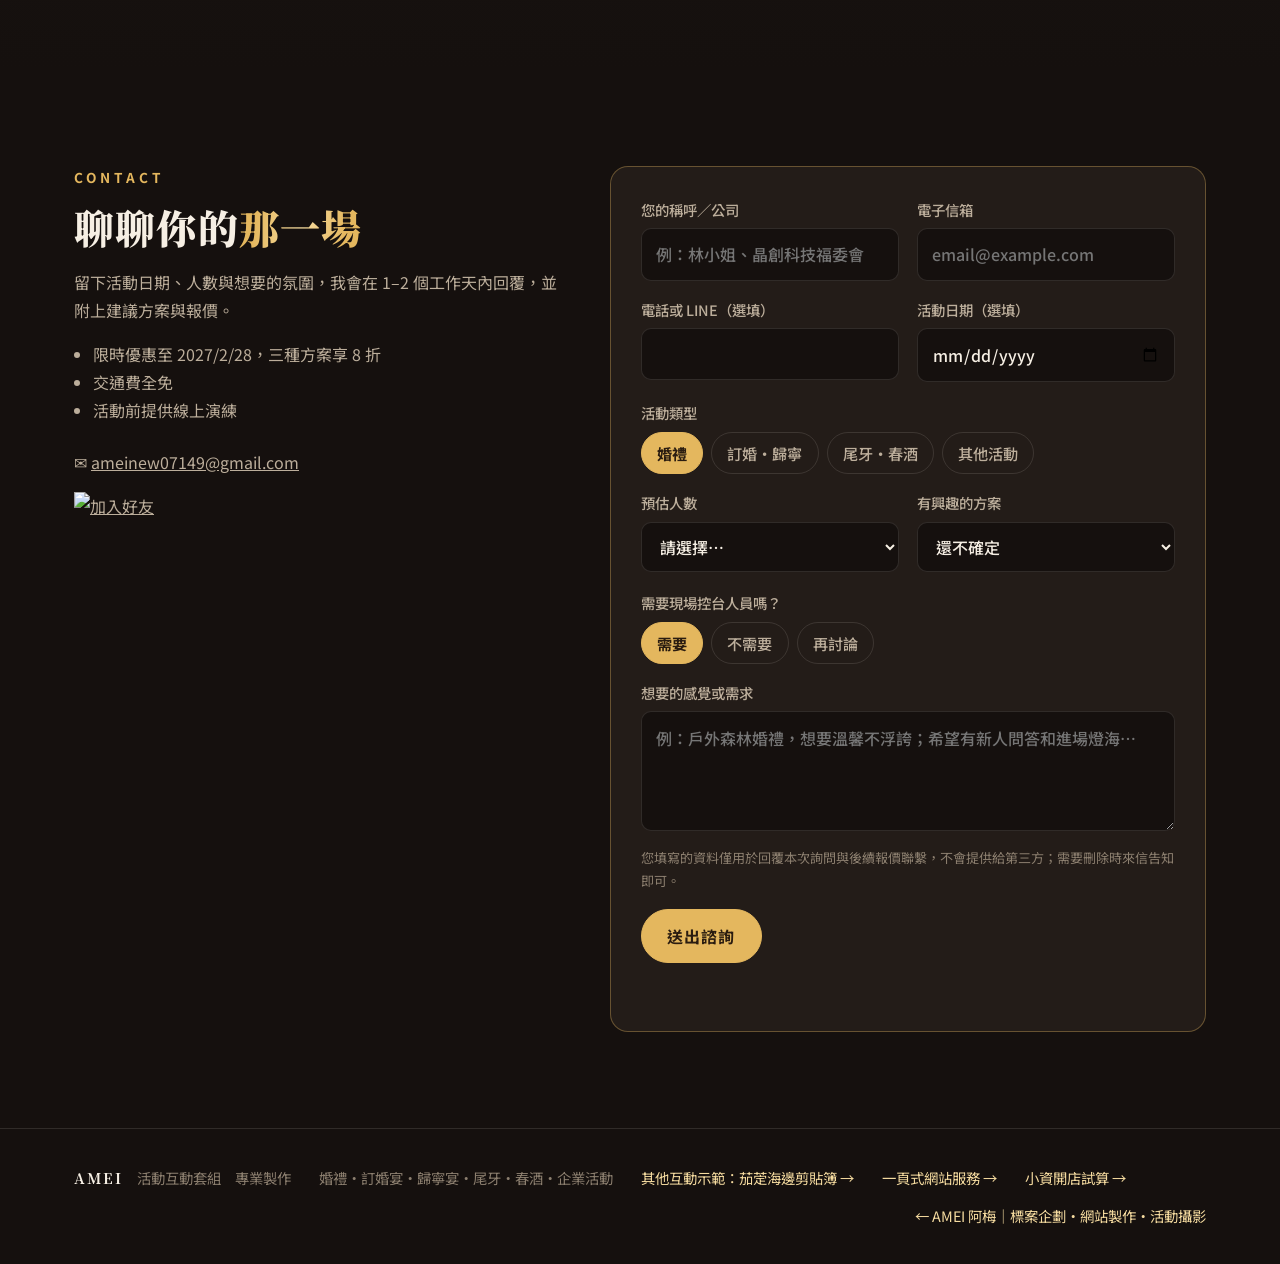
==== commit f506df74: "婚禮尾牙頁新增「現場實績」：高雄女中校友會回娘家活動 Co-Authored-By: Claude Opus 5.5 <noreply@anthropic.com> Claude-Session: h" ====
--- a/party/index.html
+++ b/party/index.html
@@ -148,6 +148,25 @@
 .lazy-cover::before{content:"";position:absolute;inset:0;background:rgba(15,12,11,.55)}
 .lazy-cover .btn{position:relative;z-index:1}
 
+/* 現場實績 */
+.case{background:var(--card);border:1px solid var(--line);border-radius:var(--r);padding:28px;margin-bottom:28px}
+.case-hd{display:flex;flex-wrap:wrap;align-items:baseline;gap:8px 16px;margin-bottom:6px}
+.case-hd h3{font-size:clamp(1.35rem,2.6vw,1.8rem)}
+.case-hd .when{color:var(--gold);font-size:.9rem;letter-spacing:.08em}
+.case > p{color:var(--muted);margin:6px 0 14px}
+.case .tags{display:flex;flex-wrap:wrap;gap:8px;margin-bottom:20px}
+.case .tags span{font-size:.85rem;padding:.25em .85em;border-radius:99px;border:1px solid var(--gline);color:var(--gold2)}
+.shots{display:grid;grid-template-columns:repeat(3,1fr);gap:14px}
+@media (max-width:820px){.shots{grid-template-columns:1fr 1fr}}
+@media (max-width:480px){.shots{grid-template-columns:1fr}}
+.shots figure{margin:0;background:var(--bg2);border-radius:12px;overflow:hidden;border:1px solid var(--line)}
+.shots img{display:block;width:100%;aspect-ratio:4/3;object-fit:cover}
+.shots figure.tall img{aspect-ratio:3/4}
+.shots figcaption{padding:10px 12px 12px;font-size:.9rem;color:var(--muted);line-height:1.6}
+.shots figcaption b{display:block;color:var(--ink);font-size:.95rem}
+.case-note{font-size:.82rem;color:var(--dim);margin:14px 0 0}
+@media (max-width:600px){.case{padding:20px}}
+
 /* 方案 */
 .tabs{display:flex;justify-content:center;gap:8px;margin-bottom:36px}
 .tabs button{font-family:var(--sans);font-size:1rem;font-weight:700;letter-spacing:.1em;padding:.7em 1.6em;border-radius:99px;border:1px solid var(--line);background:transparent;color:var(--muted);cursor:pointer}
@@ -261,6 +280,7 @@
       <div class="acts">
         <a class="btn solid" href="#plans">看方案價格</a>
         <a class="btn ghost" href="#try">線上試玩 demo</a>
+        <a class="btn ghost" href="#cases">現場實績</a>
       </div>
       <div class="deal"><b>8折</b>限時優惠至 2027/2/28：三種方案享 8 折</div>
     </div>
@@ -368,7 +388,18 @@
   </div>
 </section>
 
-<section class="sec band" id="plans">
+<section class="sec band" id="cases">
+  <div class="wrap">
+    <div class="sec-head reveal">
+      <div class="kicker">ON SITE</div>
+      <h2>現場實績，<span class="em">真的在活動上跑過</span></h2>
+      <p>不只是展示版。以下是實際活動的現場紀錄，會陸續更新。</p>
+    </div>
+    <div id="case-list"></div>
+  </div>
+</section>
+
+<section class="sec" id="plans">
   <div class="wrap">
     <div class="sec-head reveal">
       <div class="kicker">PLANS</div>
@@ -518,6 +549,29 @@
   const f = document.createElement('iframe'); f.src = 'demo.html'; f.title = 'AMEI 互動套組 demo'; f.loading = 'lazy';
   $('#demo-cover').replaceWith(f);
 });
+
+/* 現場實績：新增一場就在最上面加一筆；照片放在 img/cases/<資料夾>/，最後的 1 代表直式照片 */
+const CASES = [
+  {title:'高雄女中校友會「三十而遇・四十重聚」回娘家', when:'2026.11.07', where:'高雄・宴會廳',
+   desc:'校友先回母校「追憶巡禮」，在校內五個美拍地點拍照、加上互動貼紙與留言，照片即時上傳到晚宴會場的大螢幕照片牆；晚宴中再由大螢幕輪播、頒發趣味獎項。',
+   tags:['校內定點拍照任務','照片裝飾與留言','大螢幕即時照片牆','趣味獎項輪播','專屬主視覺立牌'],
+   dir:'img/cases/kghs-2026/',
+   shots:[
+     ['01-guide.webp','入口玩法立牌','四個步驟：掃碼加入、到定點拍照、裝飾留言、自動上傳會場。',1],
+     ['02-entrance.webp','配合活動主視覺','立牌沿用校友會「三十而遇・四十重聚」的視覺，與現場布條一致。',1],
+     ['03-sign.webp','宴會廳入口指引','晚宴才到的校友，在入口掃碼也能馬上加入。',1],
+     ['04-wall.webp','大螢幕照片牆','校友在校園拍的照片與留言，即時出現在會場 LED 牆上，並顯示參加人數與照片數。'],
+     ['05-wall-wide.webp','晚宴開場前的會場','賓客入座前，照片牆就已經熱鬧起來。'],
+     ['06-award.webp','趣味獎項輪播','主持人一鍵放大單張照片，頒發「最佳青春熱血獎」等獎項。']
+   ]}
+];
+document.getElementById('case-list').innerHTML = CASES.map(c => `<article class="case reveal">
+  <div class="case-hd"><h3>${c.title}</h3><span class="when">${c.when}・${c.where}</span></div>
+  <p>${c.desc}</p><div class="tags">${c.tags.map(t => `<span>${t}</span>`).join('')}</div>
+  <div class="shots">${c.shots.map(([f,t,d,tall]) => `<figure class="${tall?'tall':''}"><img src="${c.dir}${f}" alt="${t}" loading="lazy"><figcaption><b>${t}</b>${d}</figcaption></figure>`).join('')}</div>
+  <p class="case-note">畫面中的 QR code 與參加者照片已模糊處理。</p>
+</article>`).join('');
+document.querySelectorAll('#case-list .reveal').forEach(el => io.observe(el));
 
 /* 方案 */
 const PL = {
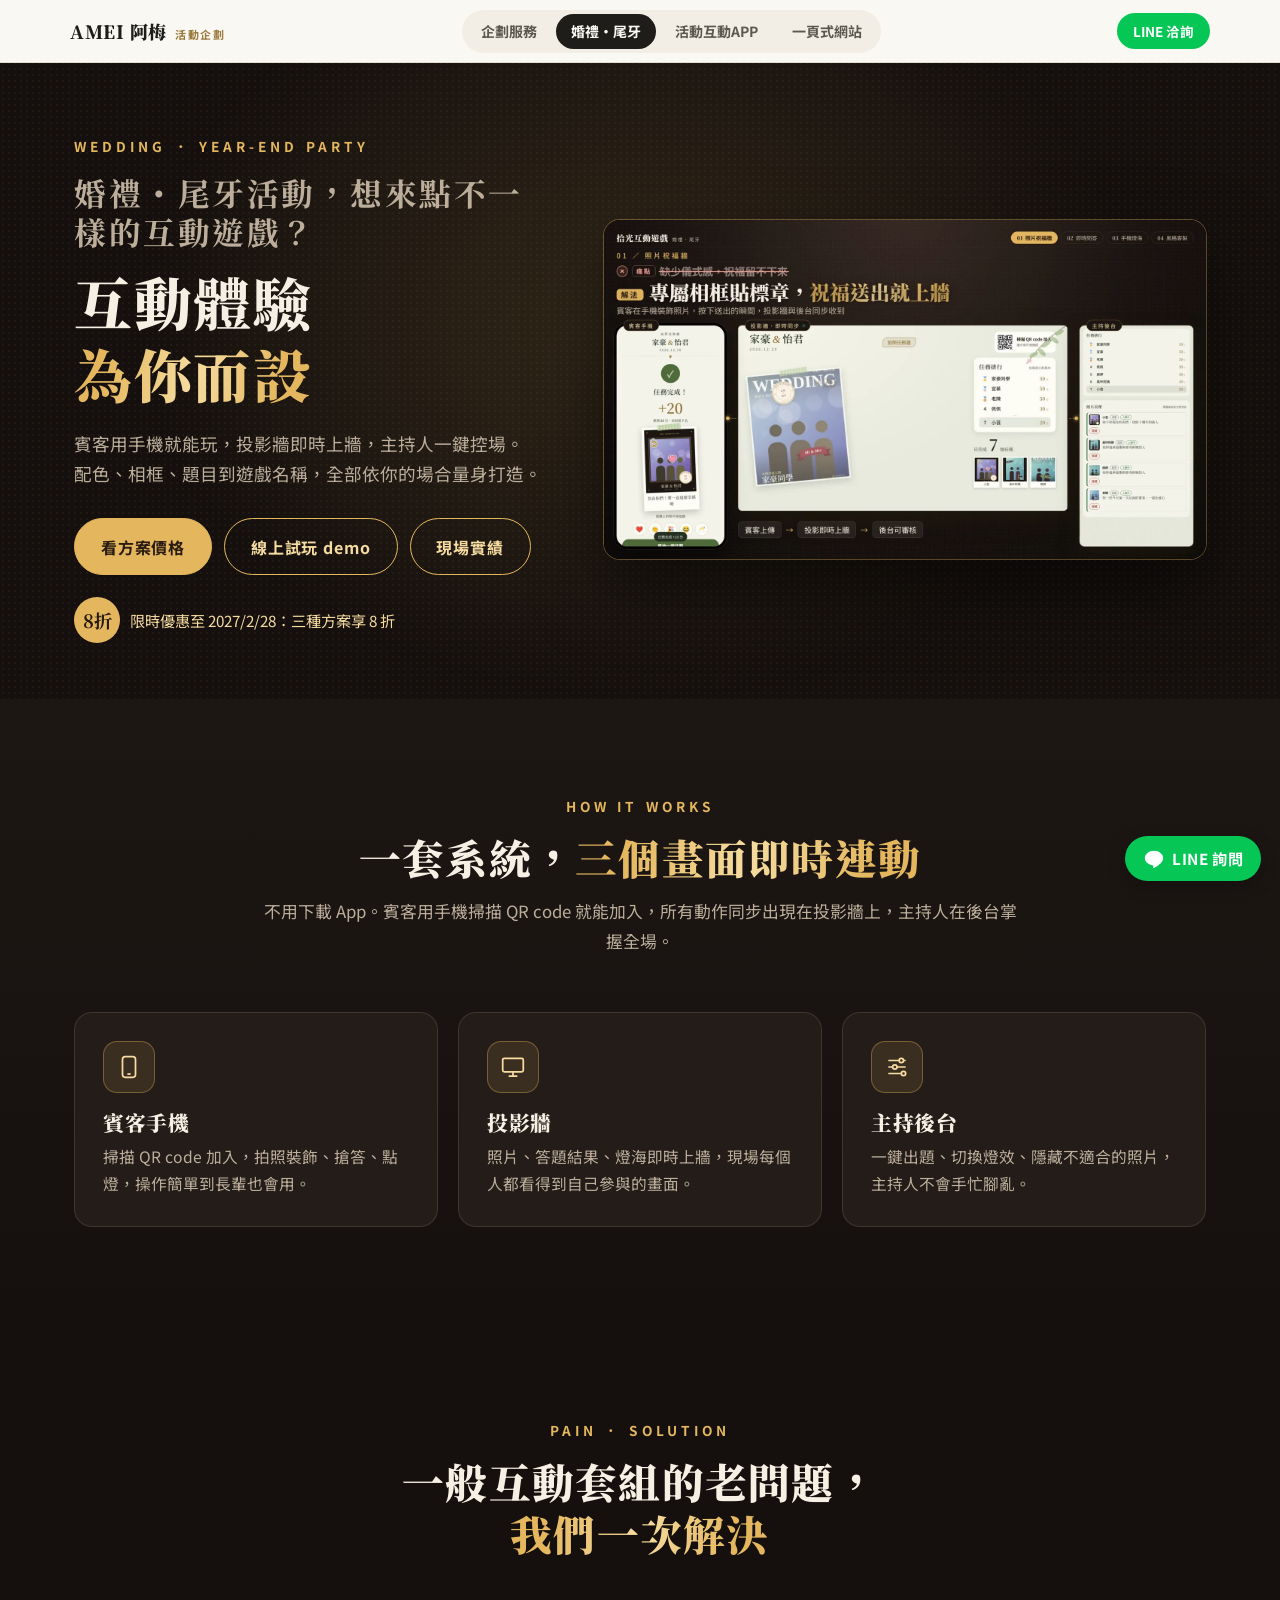
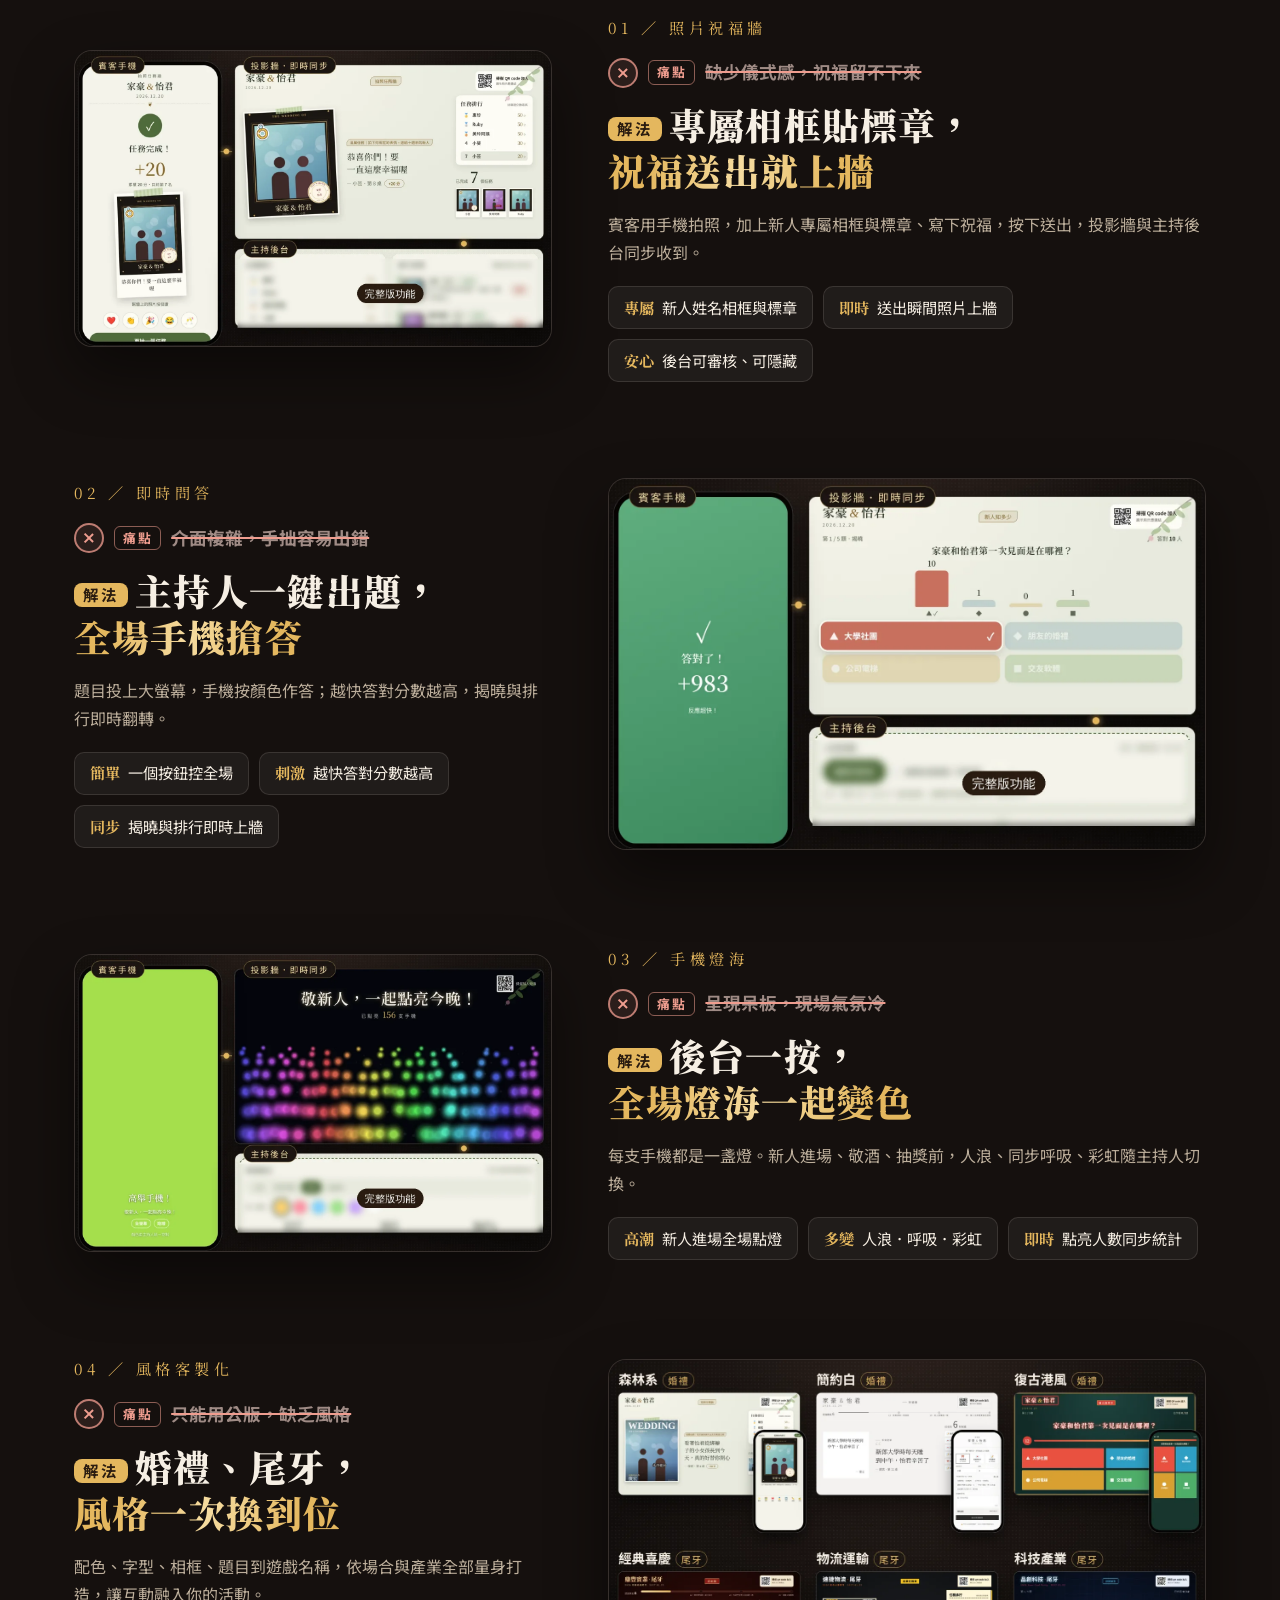
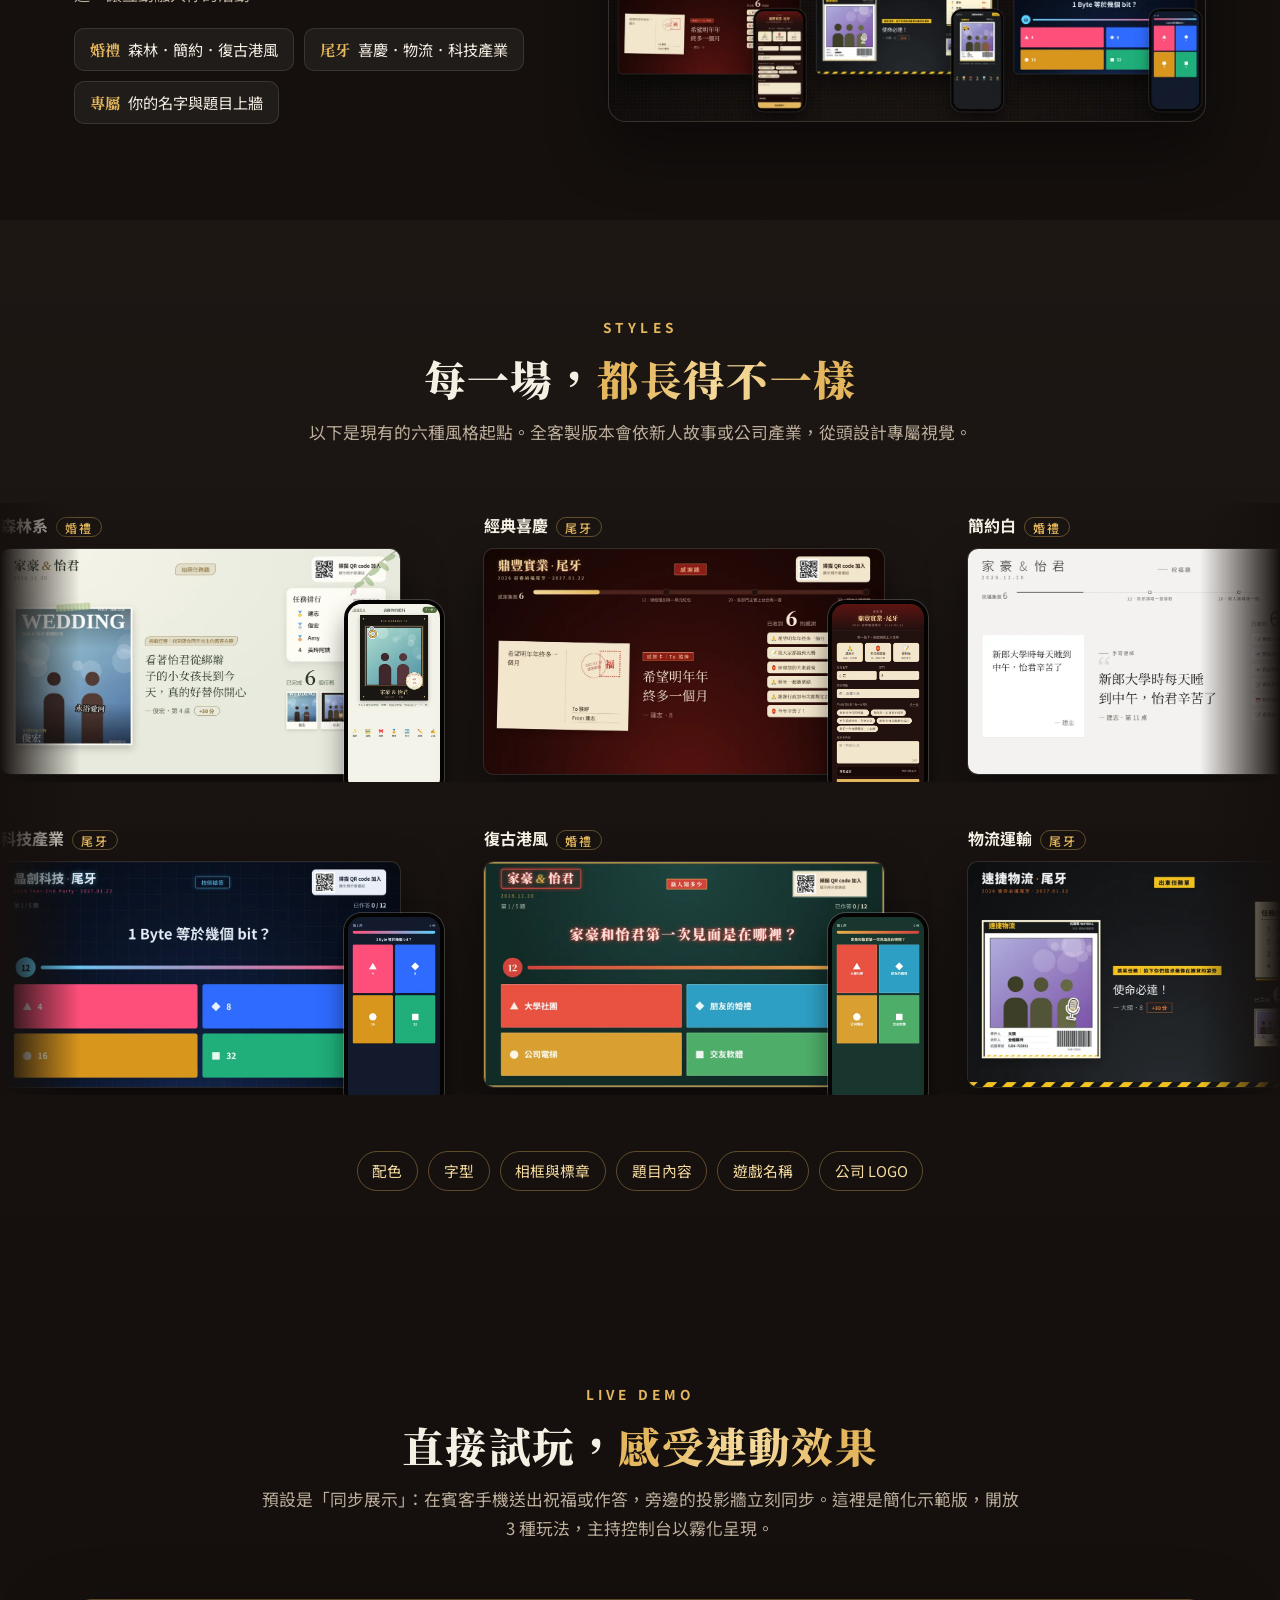
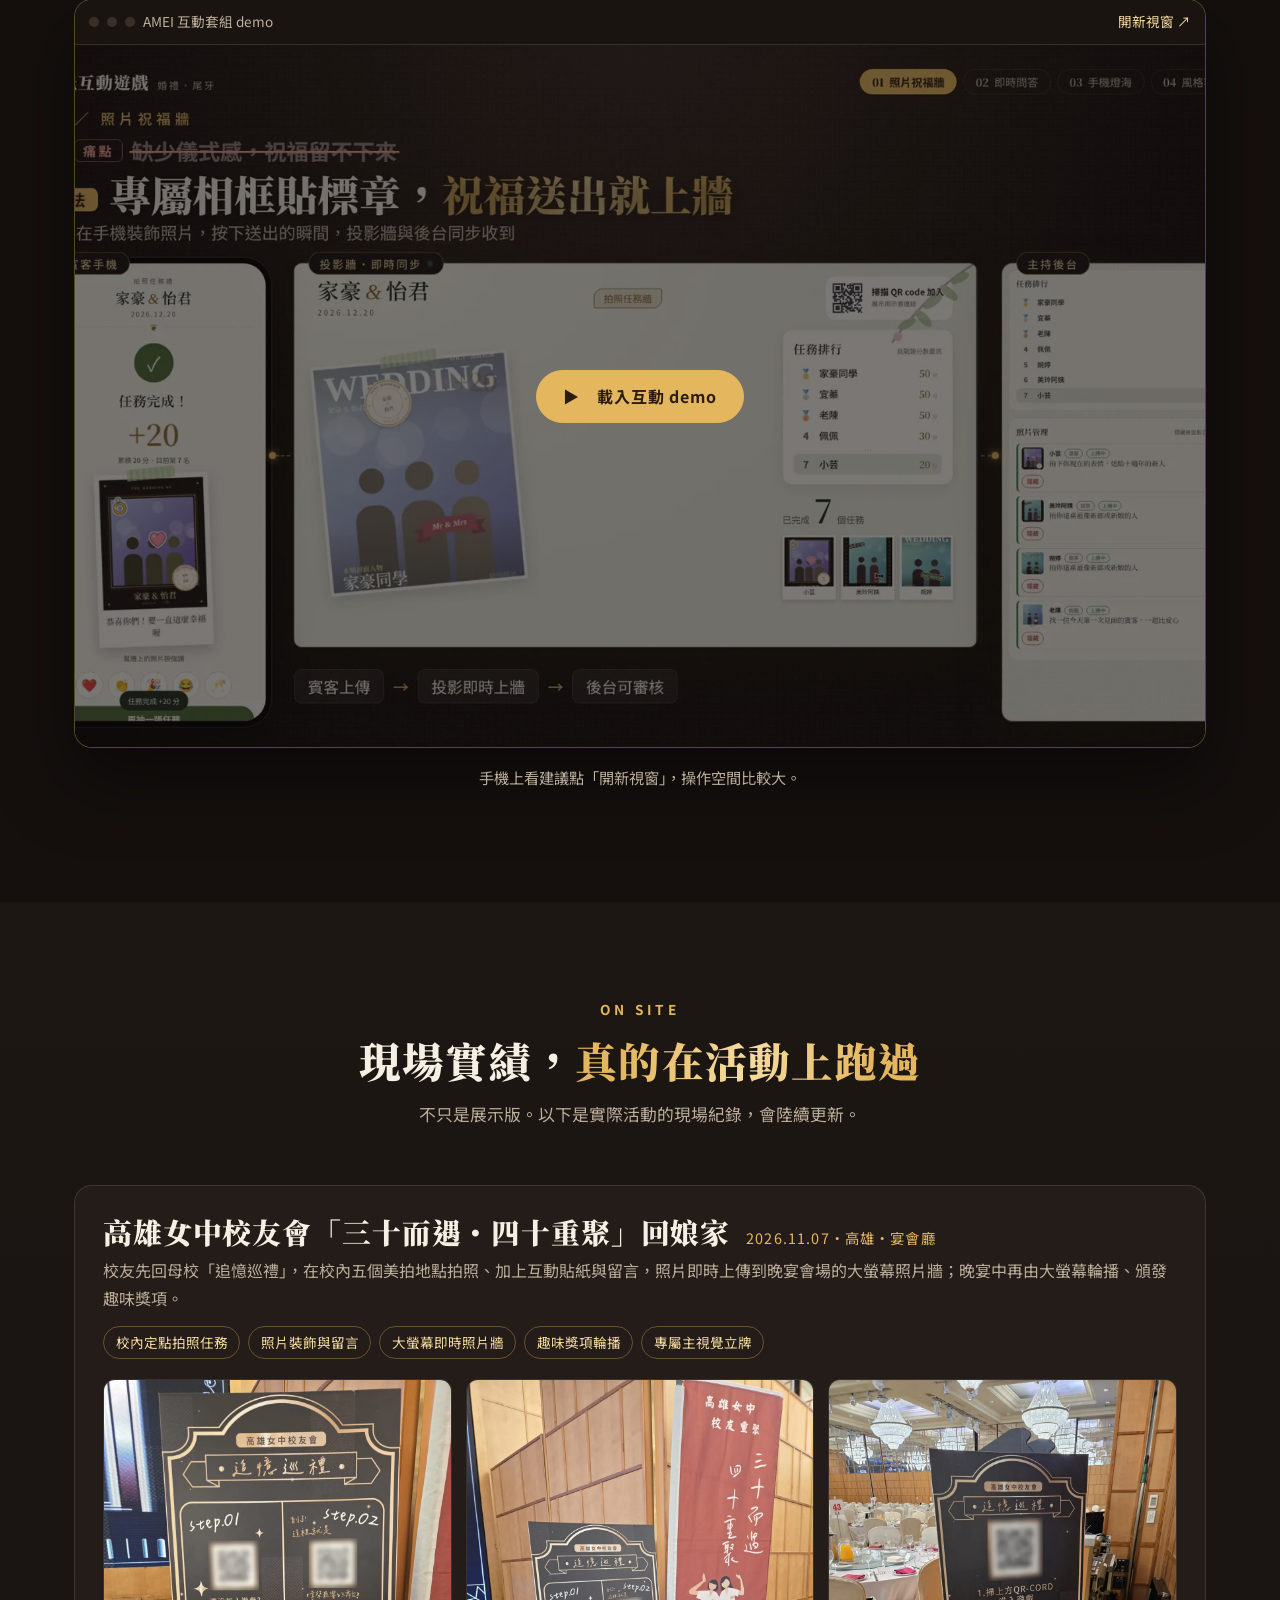
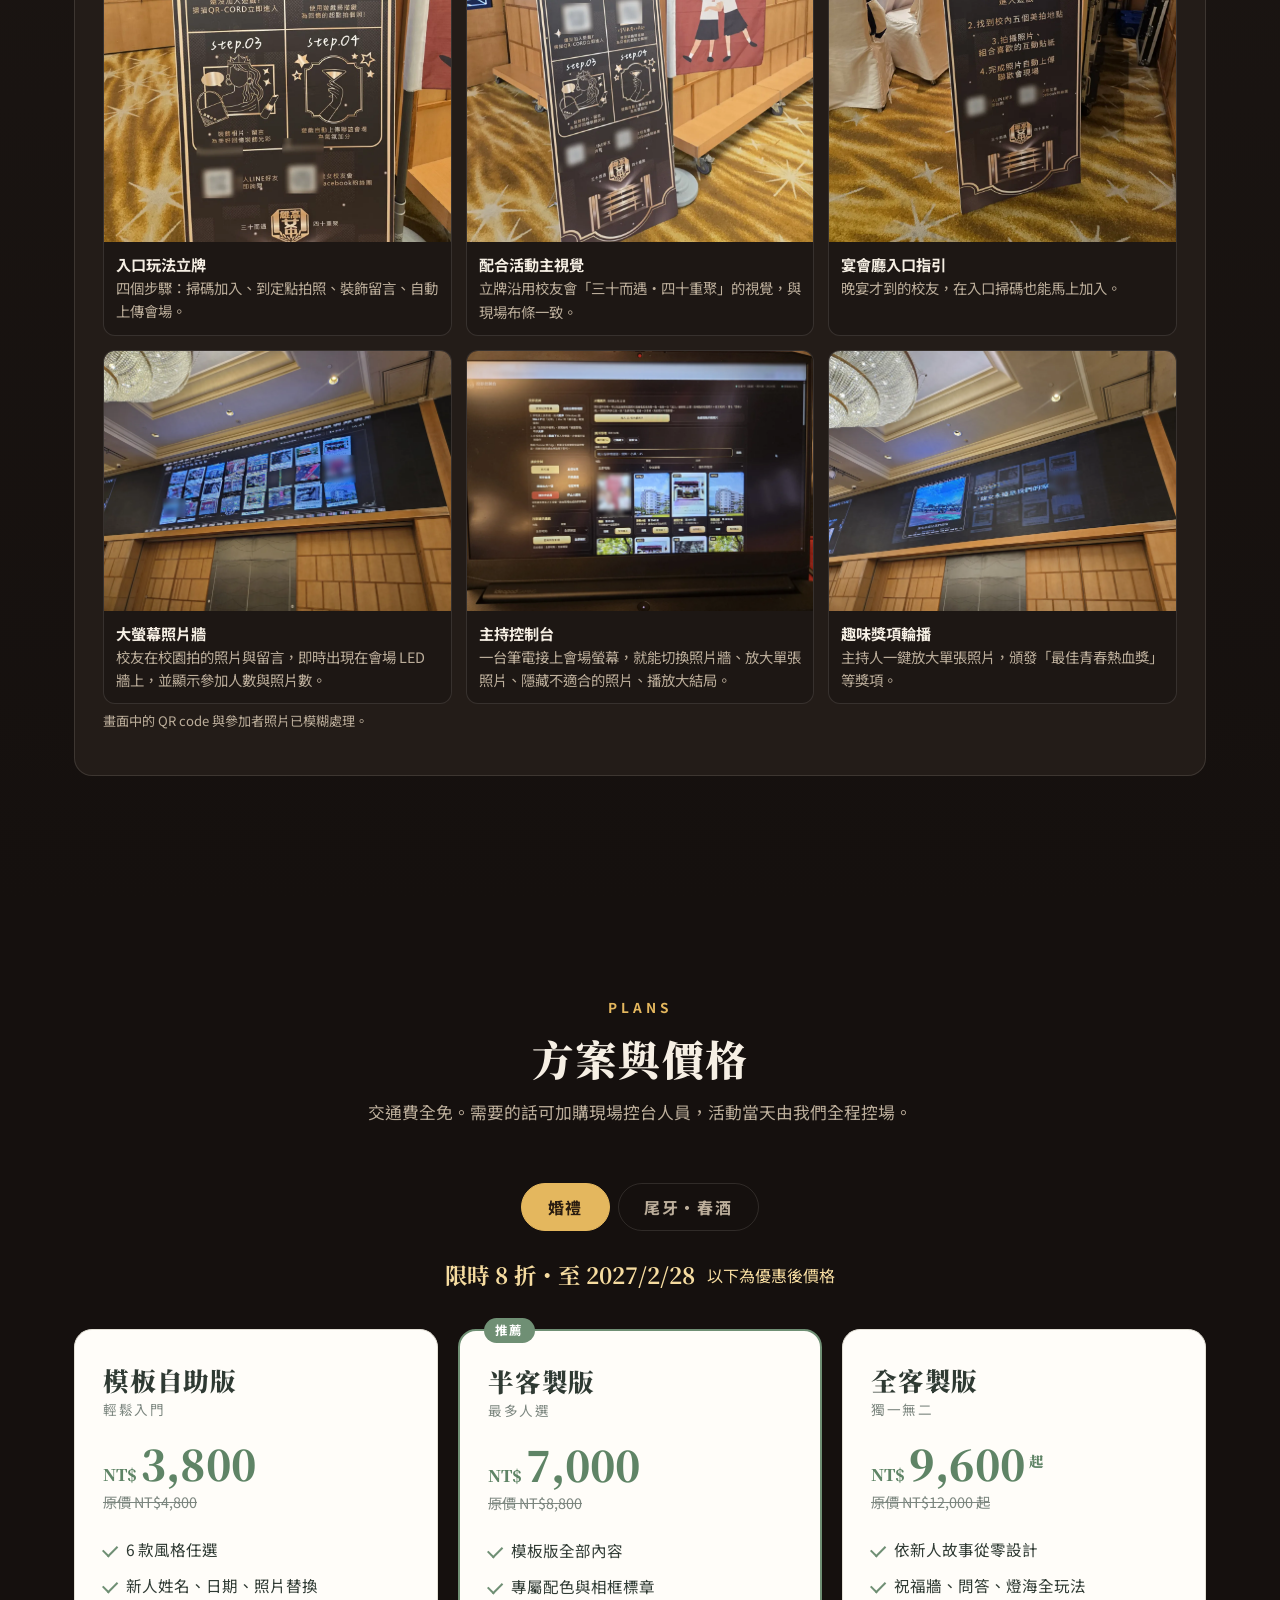
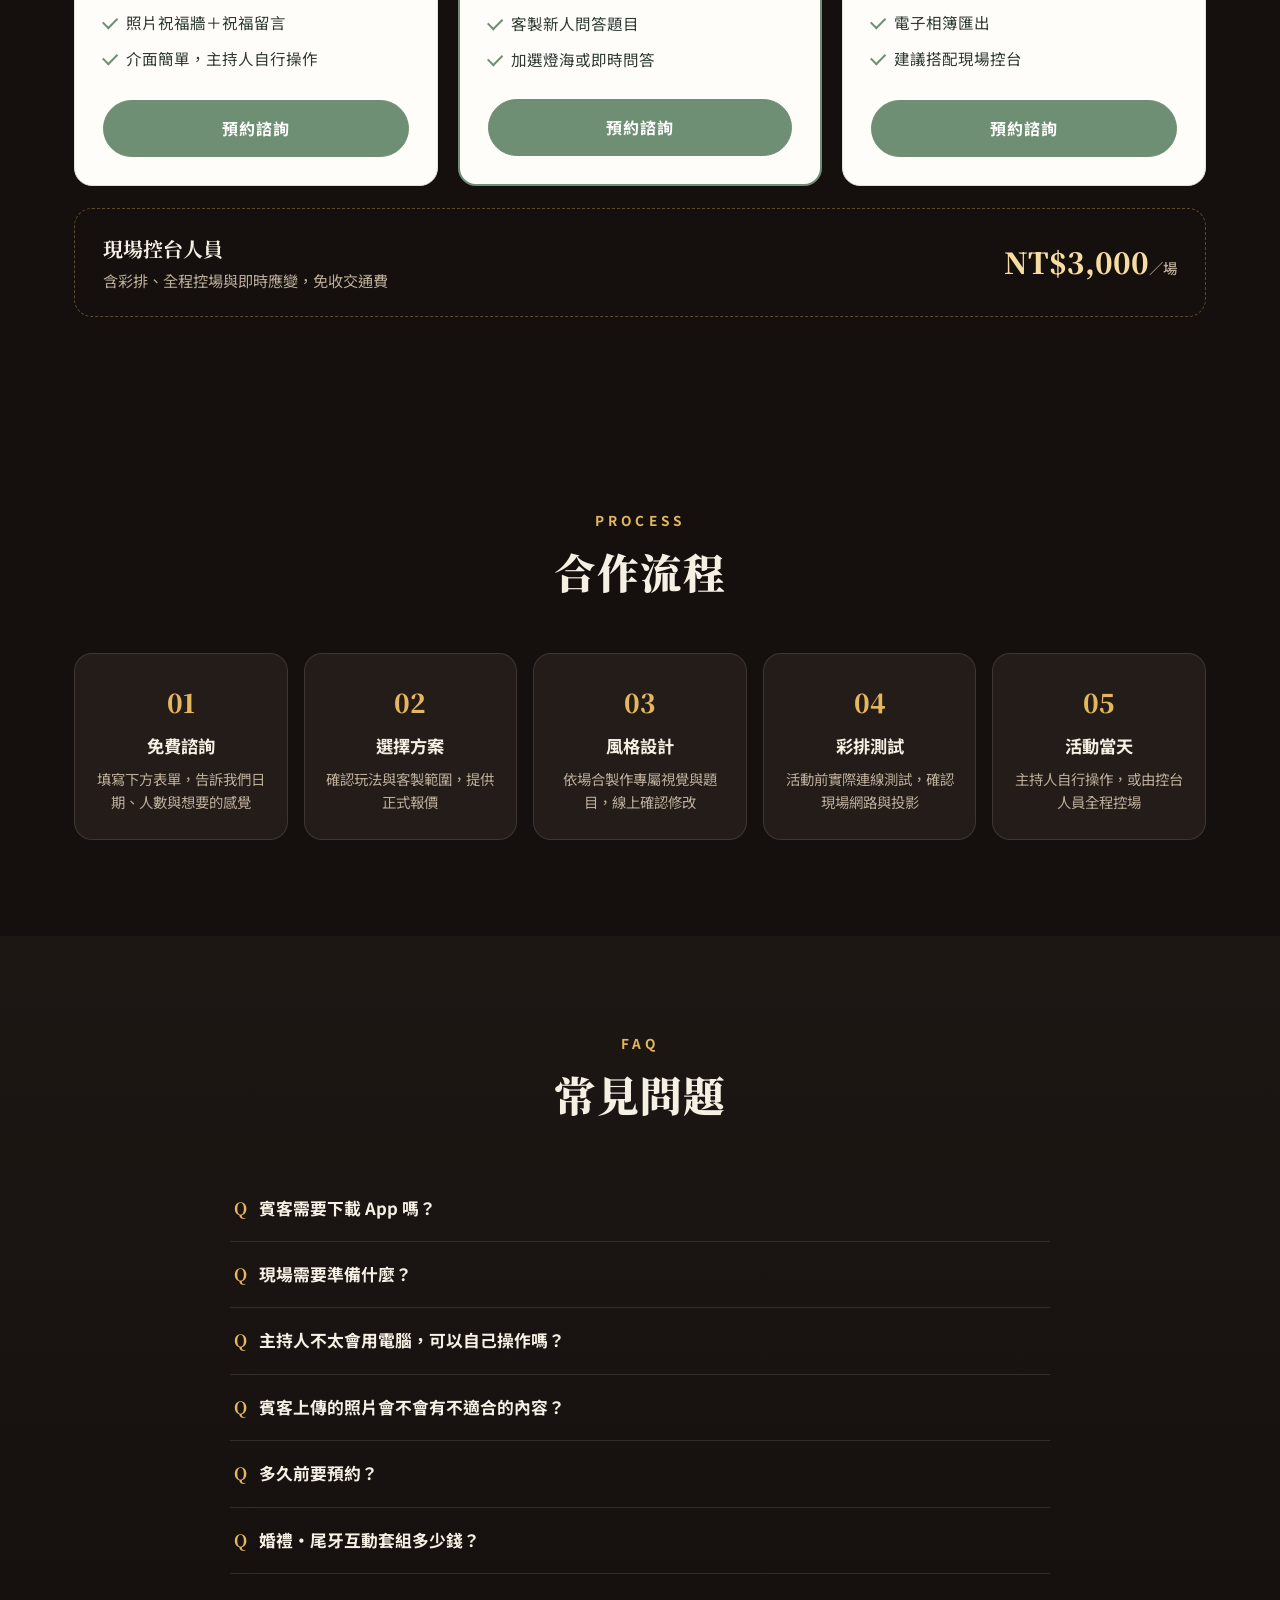
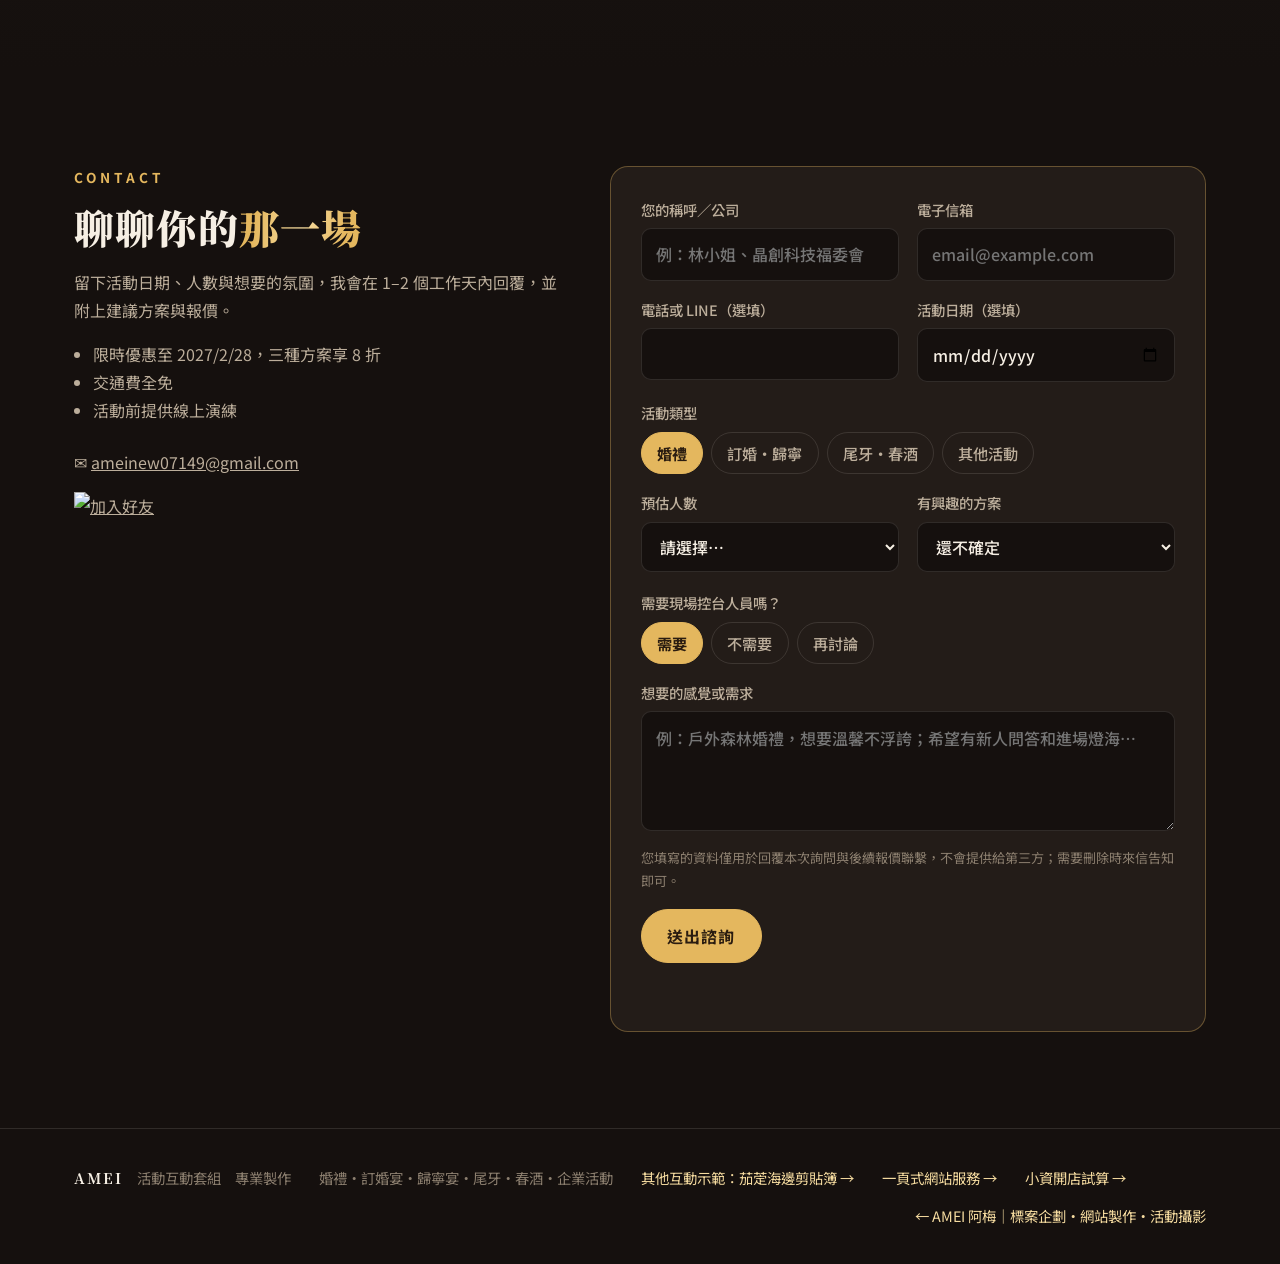
==== commit 485bbc7b: "現場實績：會場照片換成主持控制台畫面 Co-Authored-By: Claude Opus 5.5 <noreply@anthropic.com> Claude-Session: https://c" ====
--- a/party/index.html
+++ b/party/index.html
@@ -561,7 +561,7 @@
      ['02-entrance.webp','配合活動主視覺','立牌沿用校友會「三十而遇・四十重聚」的視覺，與現場布條一致。',1],
      ['03-sign.webp','宴會廳入口指引','晚宴才到的校友，在入口掃碼也能馬上加入。',1],
      ['04-wall.webp','大螢幕照片牆','校友在校園拍的照片與留言，即時出現在會場 LED 牆上，並顯示參加人數與照片數。'],
-     ['05-wall-wide.webp','晚宴開場前的會場','賓客入座前，照片牆就已經熱鬧起來。'],
+     ['05-control.webp','主持控制台','一台筆電接上會場螢幕，就能切換照片牆、放大單張照片、隱藏不適合的照片、播放大結局。'],
      ['06-award.webp','趣味獎項輪播','主持人一鍵放大單張照片，頒發「最佳青春熱血獎」等獎項。']
    ]}
 ];
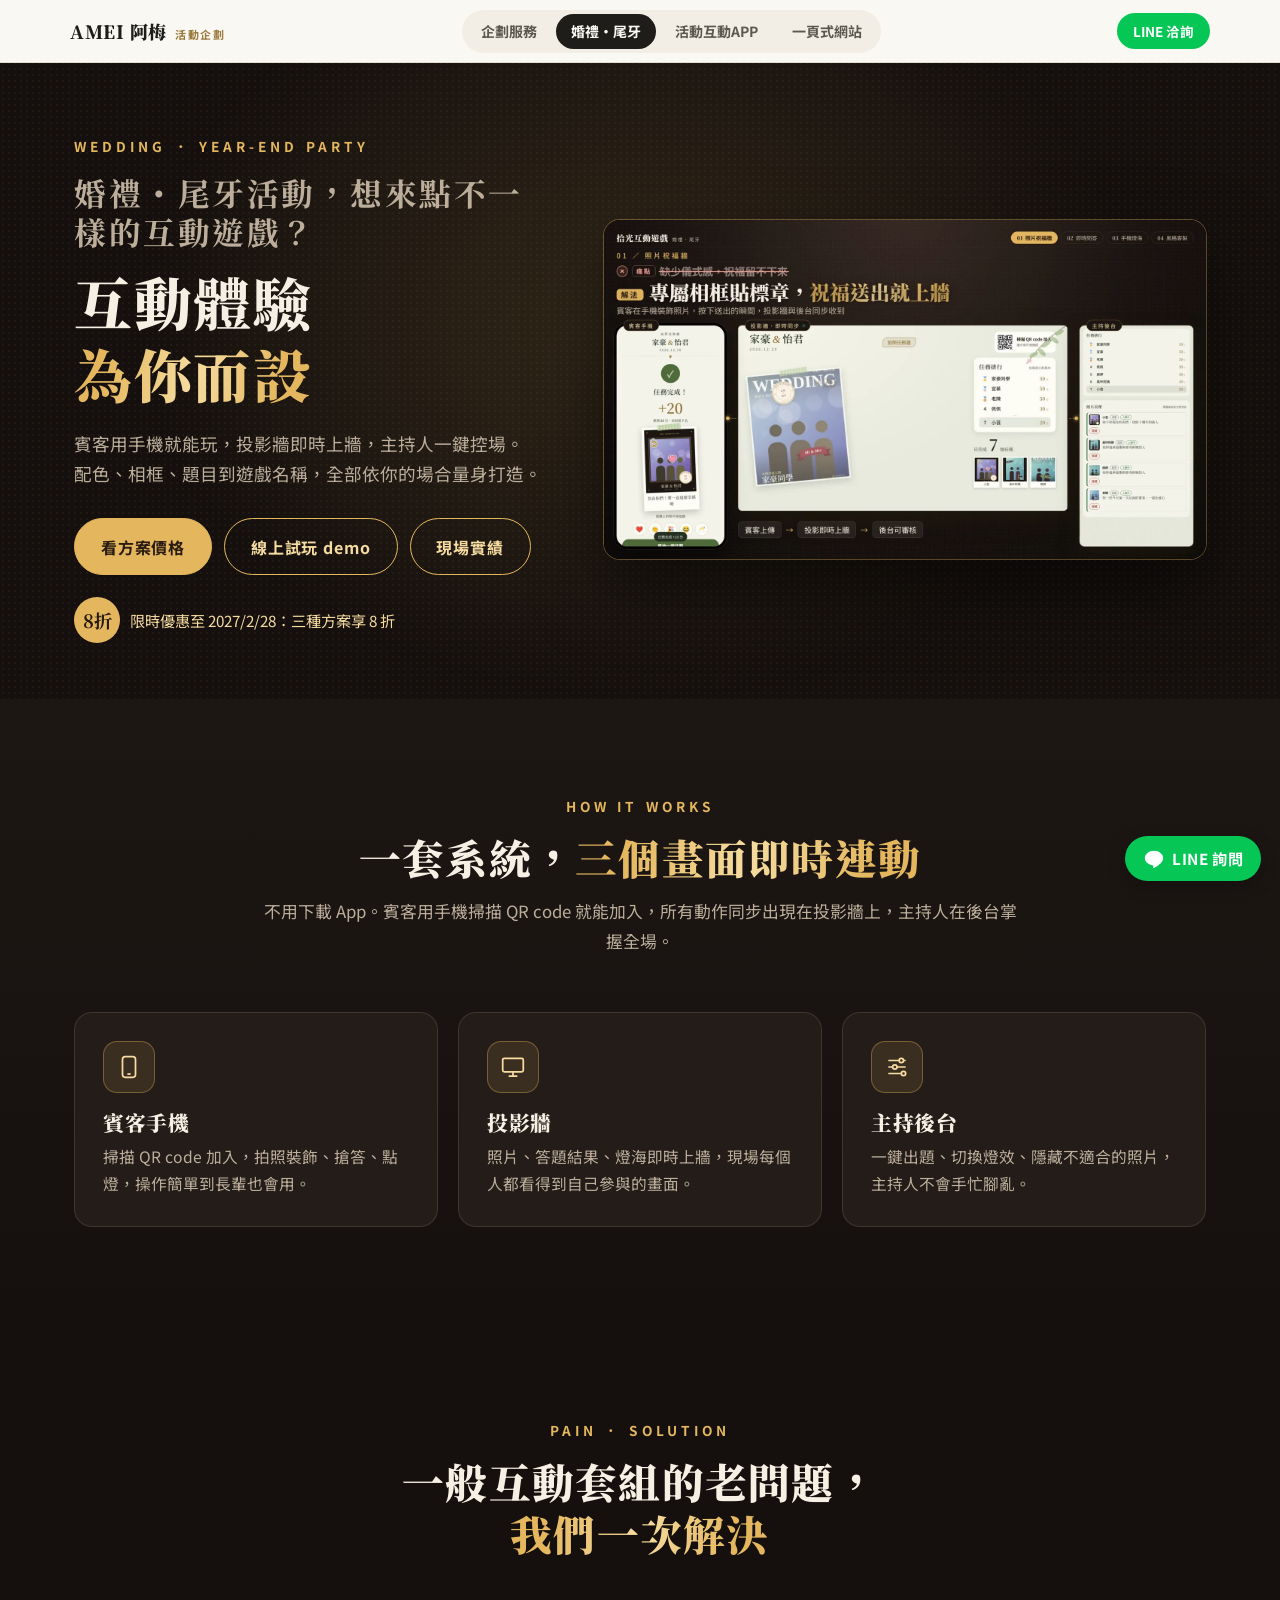
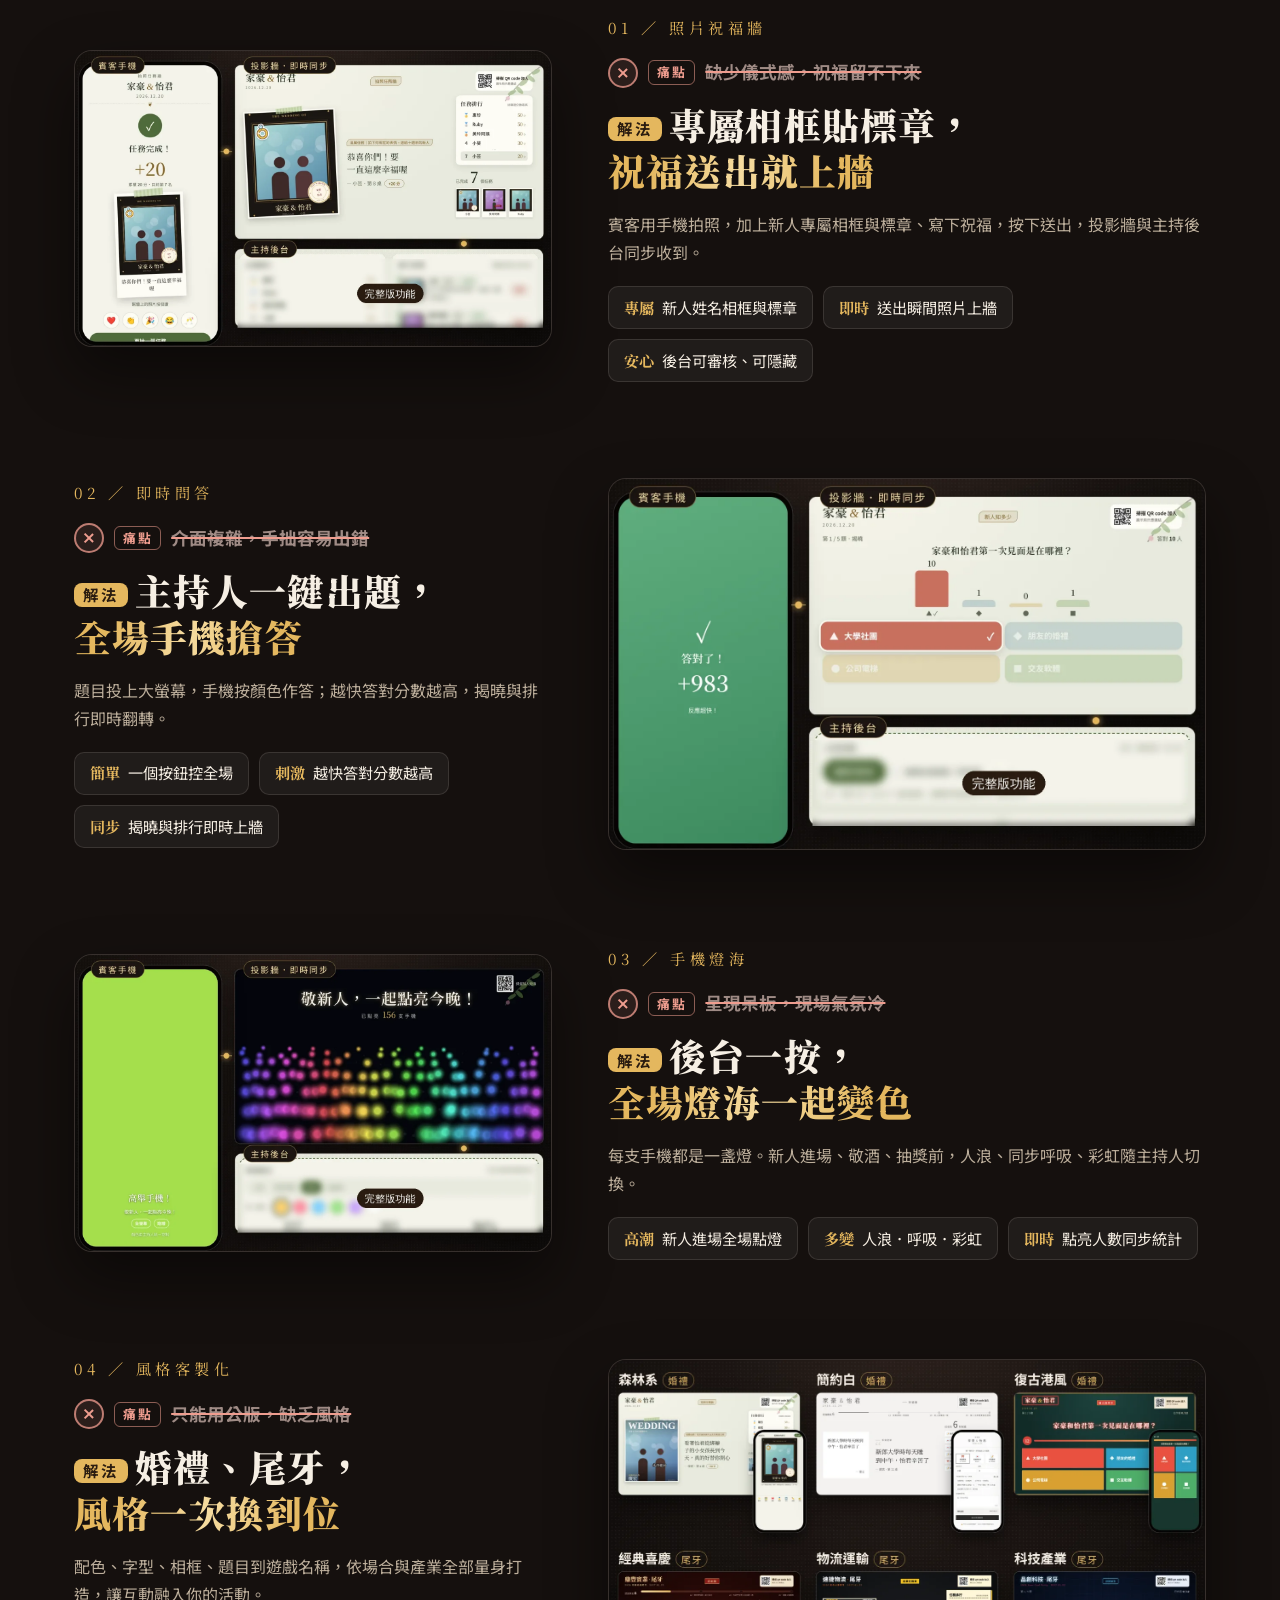
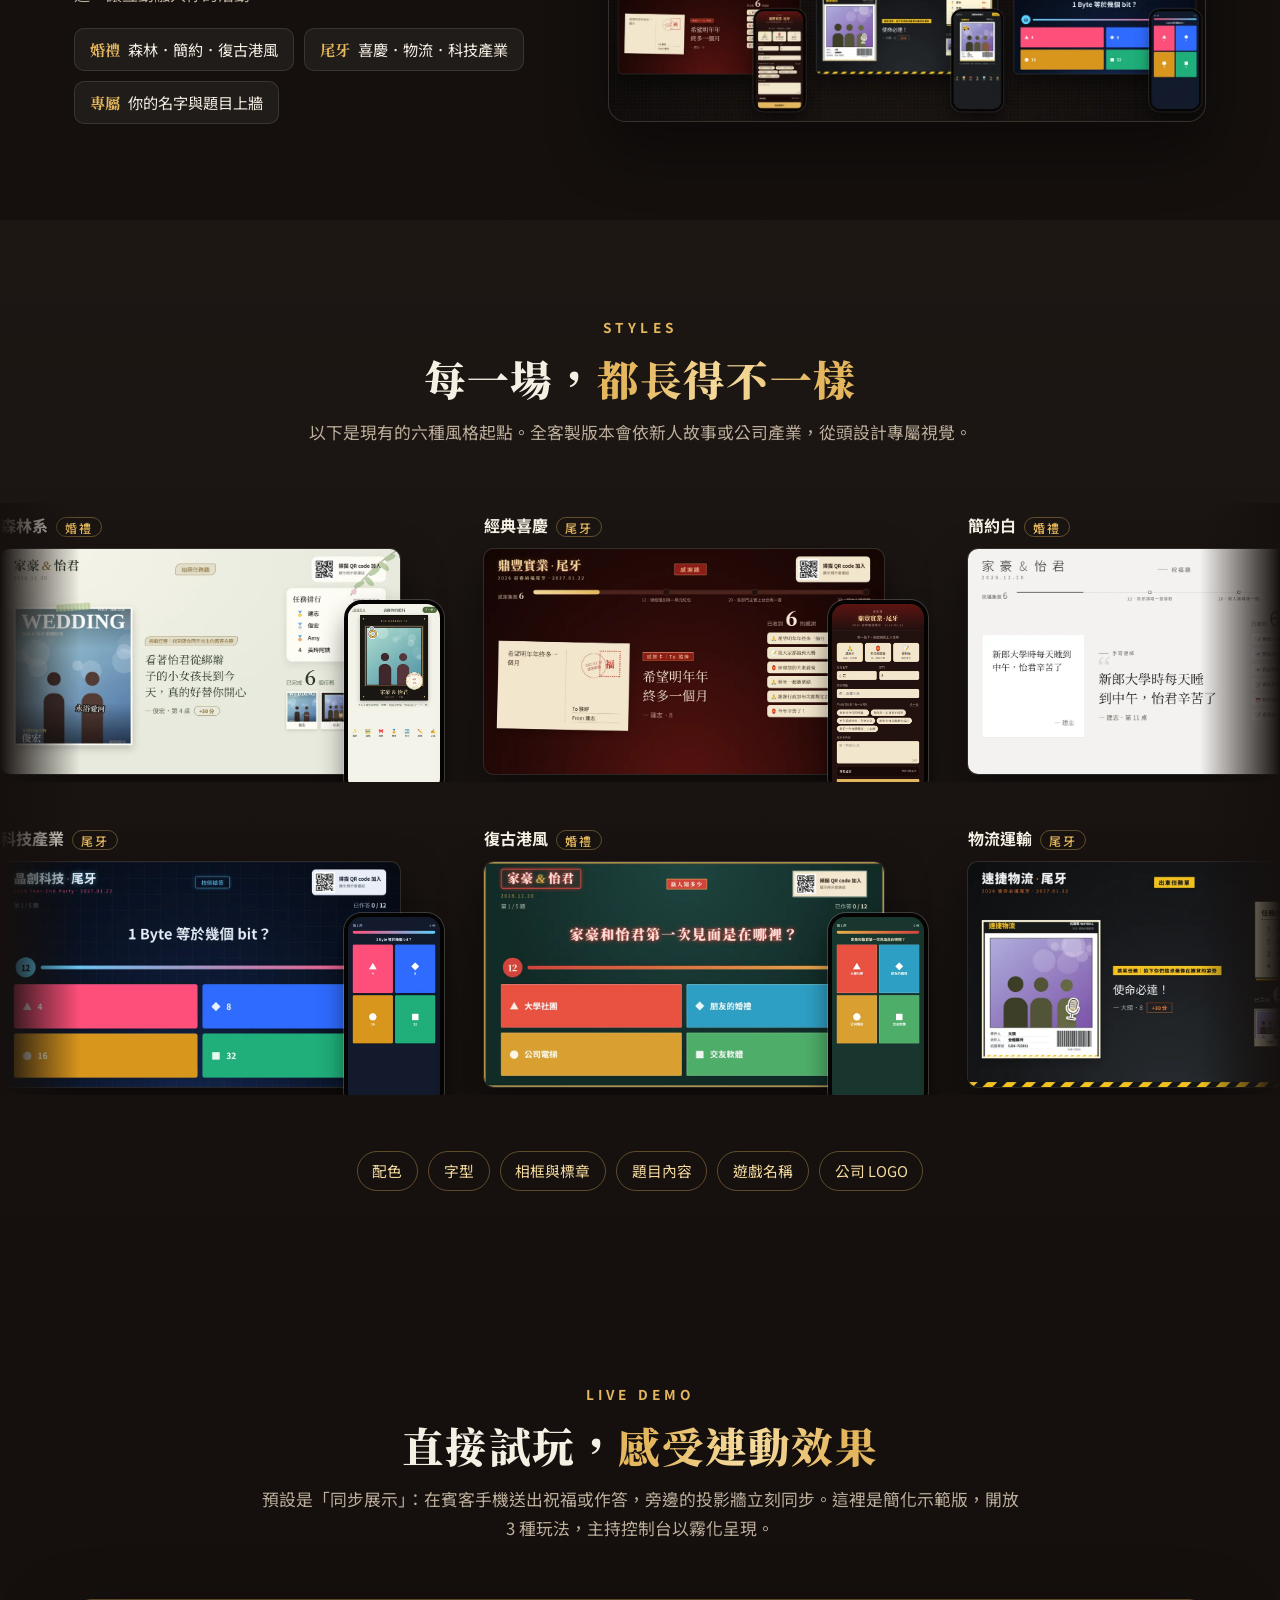
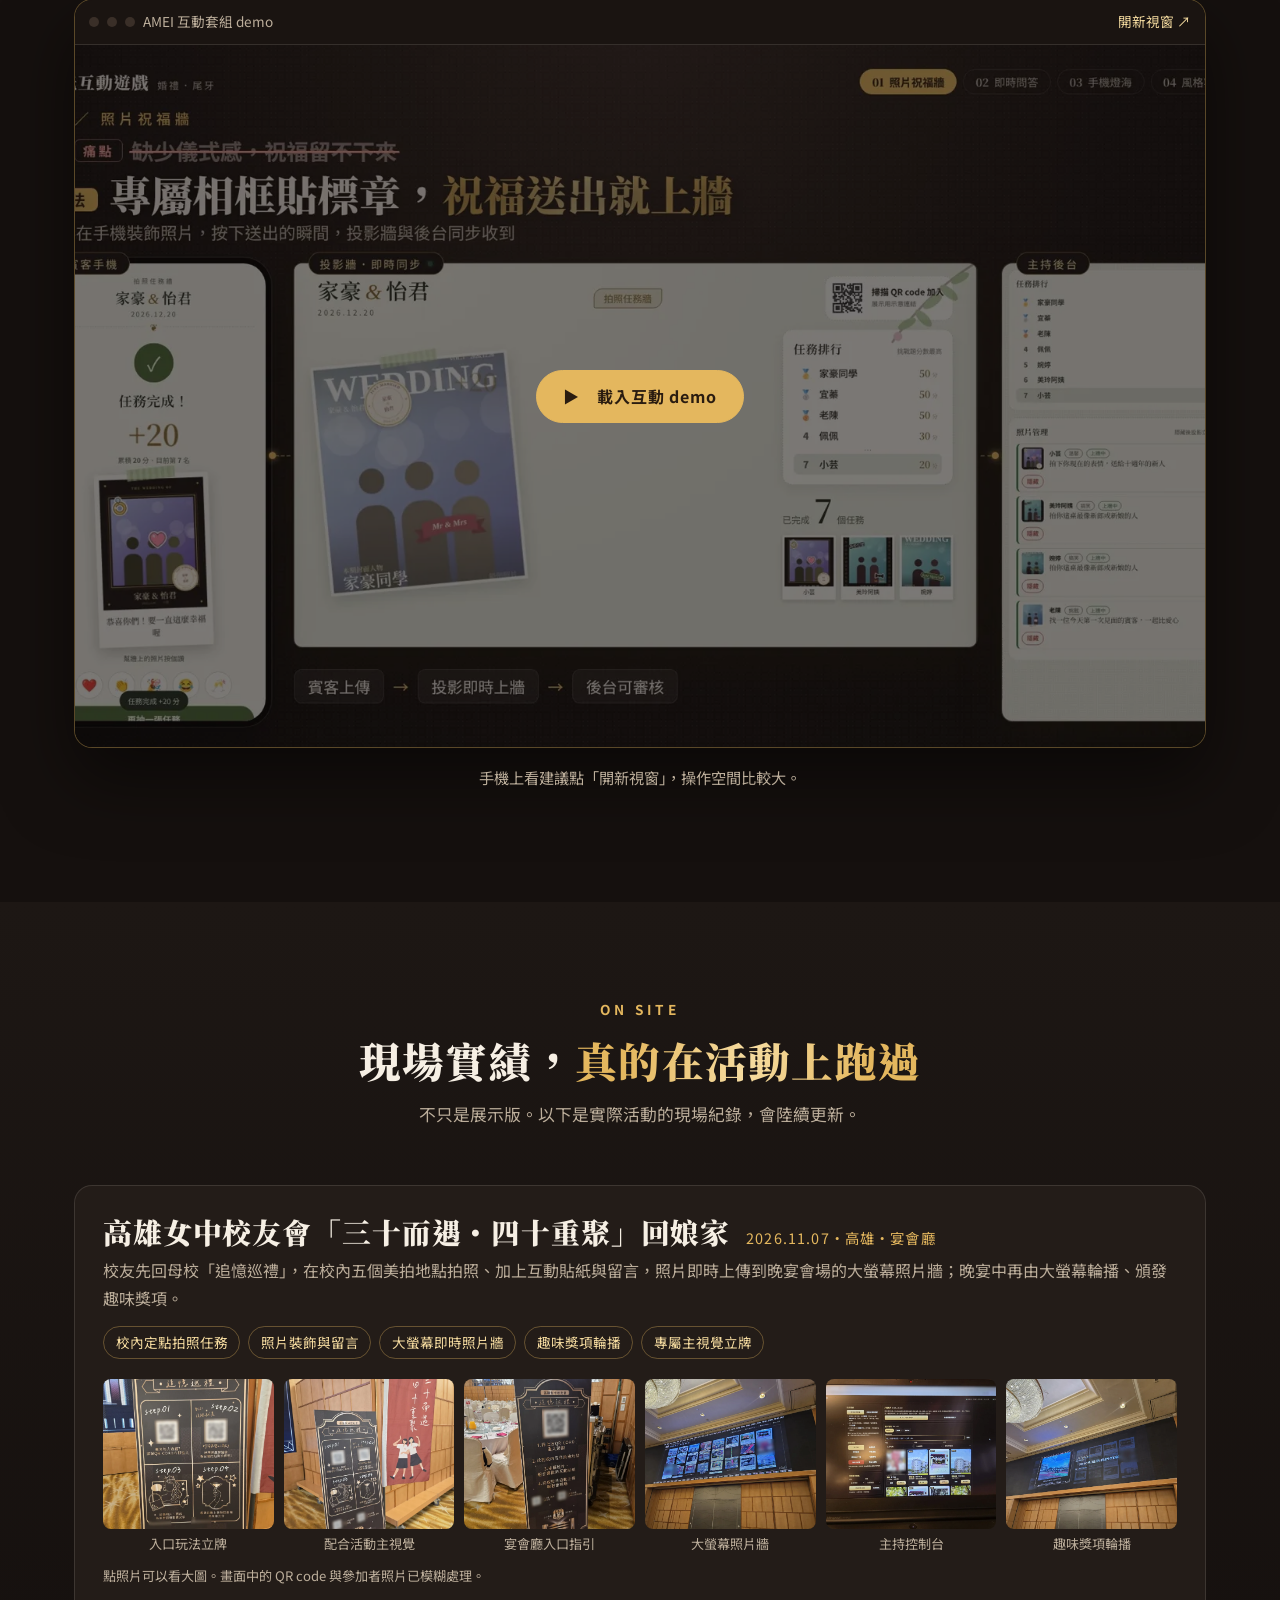
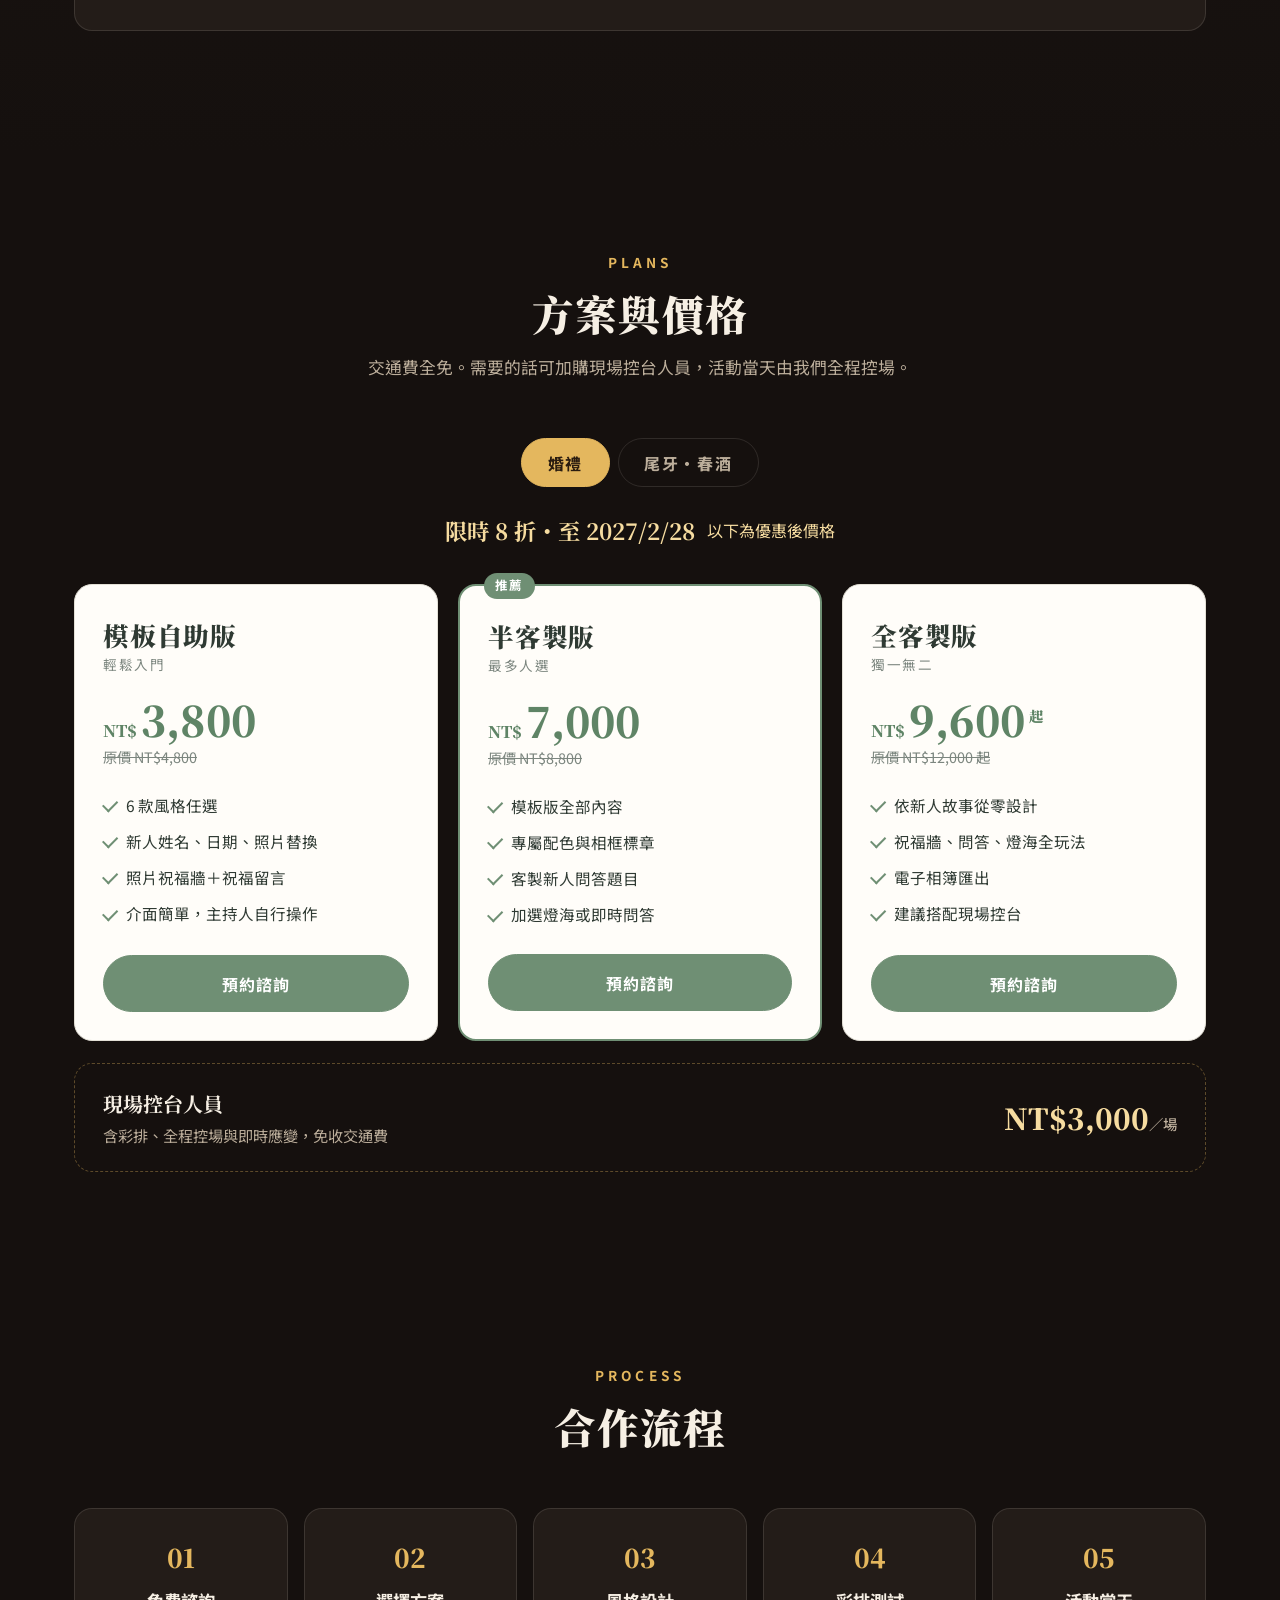
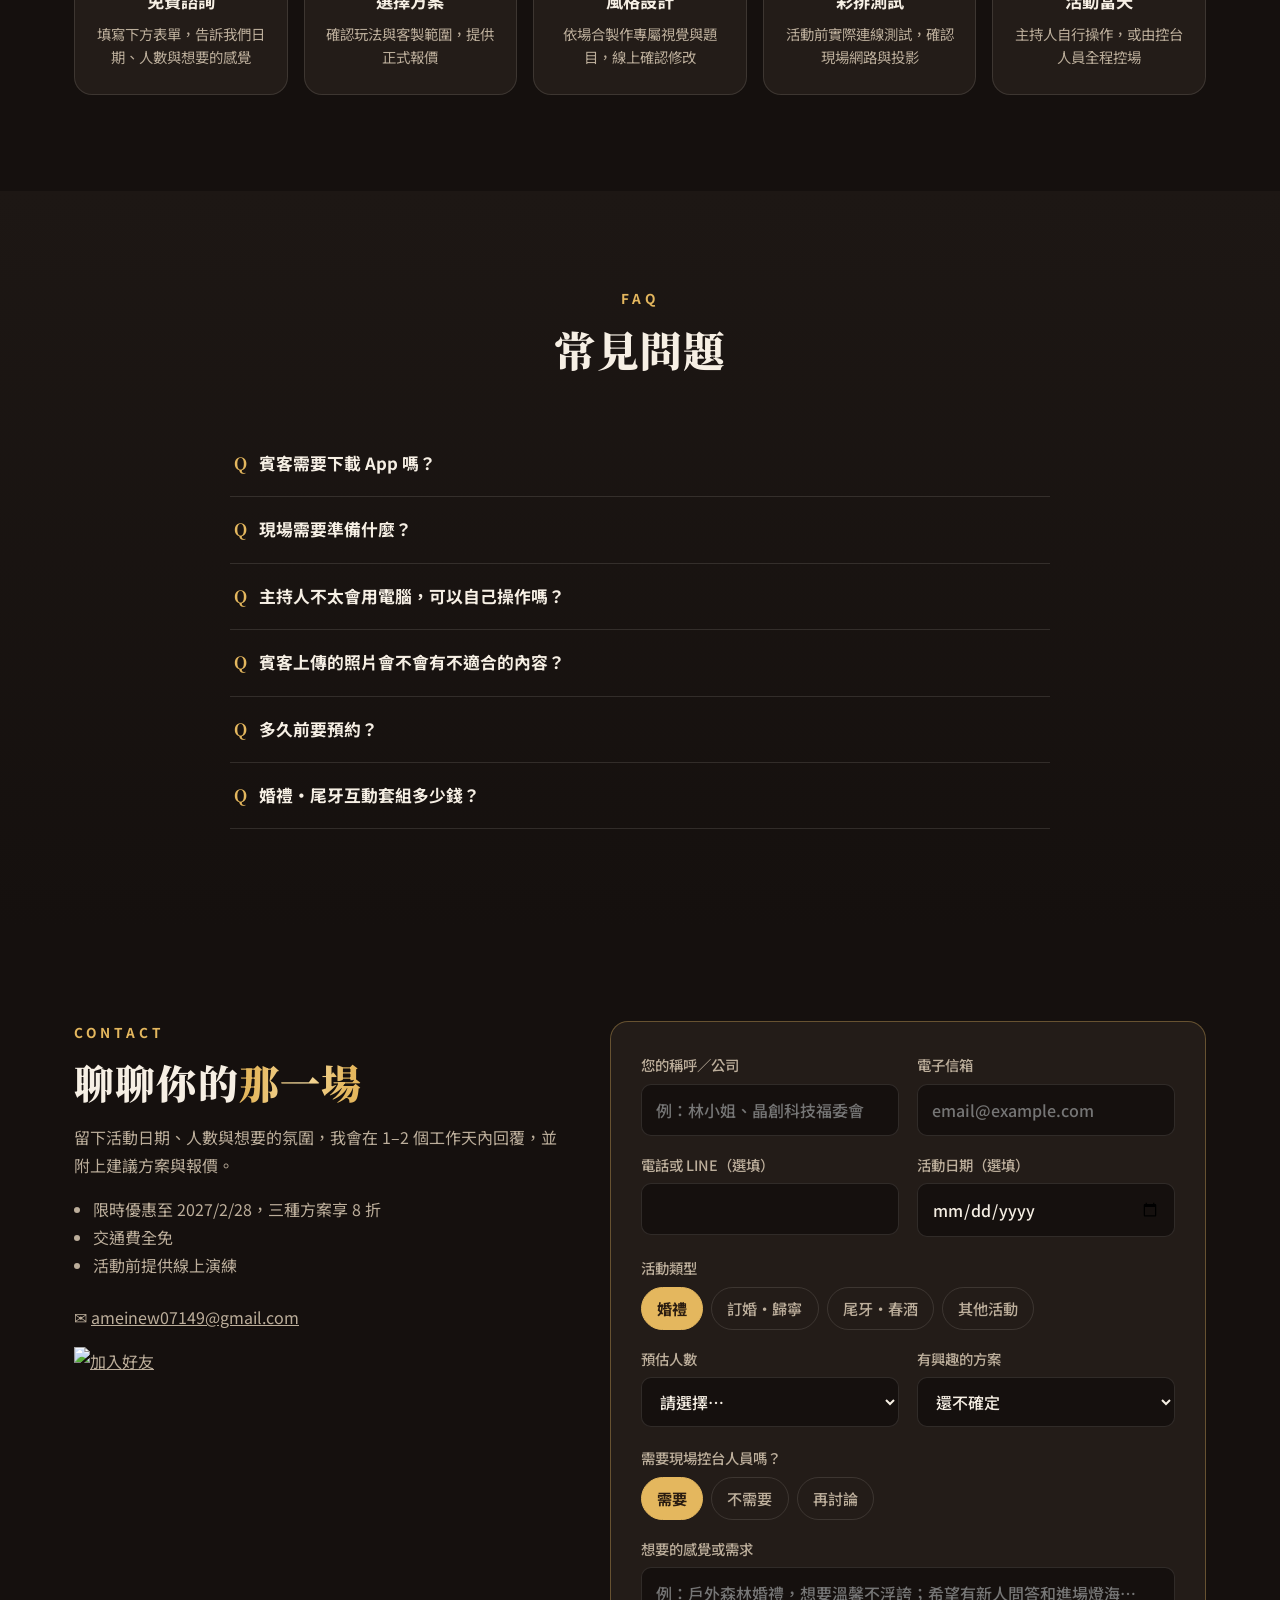
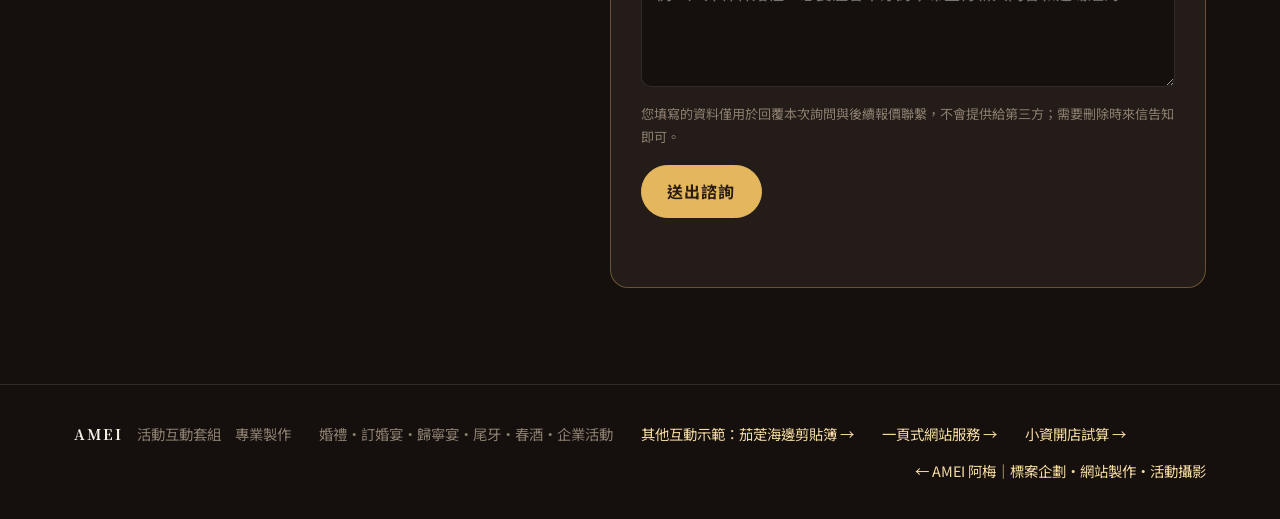
==== commit 2757ce72: "現場實績：照片縮成一排，並可設定每筆實績顯示在哪一頁 Co-Authored-By: Claude Opus 5.5 <noreply@anthropic.com> Claude-Session: h" ====
--- a/party/index.html
+++ b/party/index.html
@@ -156,14 +156,12 @@
 .case > p{color:var(--muted);margin:6px 0 14px}
 .case .tags{display:flex;flex-wrap:wrap;gap:8px;margin-bottom:20px}
 .case .tags span{font-size:.85rem;padding:.25em .85em;border-radius:99px;border:1px solid var(--gline);color:var(--gold2)}
-.shots{display:grid;grid-template-columns:repeat(3,1fr);gap:14px}
-@media (max-width:820px){.shots{grid-template-columns:1fr 1fr}}
-@media (max-width:480px){.shots{grid-template-columns:1fr}}
-.shots figure{margin:0;background:var(--bg2);border-radius:12px;overflow:hidden;border:1px solid var(--line)}
-.shots img{display:block;width:100%;aspect-ratio:4/3;object-fit:cover}
-.shots figure.tall img{aspect-ratio:3/4}
-.shots figcaption{padding:10px 12px 12px;font-size:.9rem;color:var(--muted);line-height:1.6}
-.shots figcaption b{display:block;color:var(--ink);font-size:.95rem}
+.shots{display:flex;gap:10px;overflow-x:auto;padding-bottom:6px;scroll-snap-type:x proximity}
+.shots a{flex:1 1 0;min-width:110px;display:flex;flex-direction:column;gap:6px;text-decoration:none;color:inherit;scroll-snap-align:start}
+.shots img{display:block;width:100%;height:150px;object-fit:cover;border-radius:8px;transition:transform .25s}
+.shots a:hover img{transform:scale(1.03)}
+.shots span{font-size:.82rem;line-height:1.4;text-align:center;color:var(--muted)}
+@media (max-width:600px){.shots img{height:120px}}
 .case-note{font-size:.82rem;color:var(--dim);margin:14px 0 0}
 @media (max-width:600px){.case{padding:20px}}
 
@@ -511,6 +509,7 @@
   </div>
 </footer>
 
+<script src="../shared/cases.js"></script>
 <script>
 /* 表單收件：與 AMEI 主站共用同一個 Google Apps Script 網址 */
 const SCRIPT_URL = "https://script.google.com/macros/s/AKfycbweo6wyVg04lpsMvAnTrt-oyDYwj8tRkamnYqd7aBKvh9dJdmUUos7W6aqUl3PQzhjH/exec";
@@ -550,27 +549,8 @@
   $('#demo-cover').replaceWith(f);
 });
 
-/* 現場實績：新增一場就在最上面加一筆；照片放在 img/cases/<資料夾>/，最後的 1 代表直式照片 */
-const CASES = [
-  {title:'高雄女中校友會「三十而遇・四十重聚」回娘家', when:'2026.11.07', where:'高雄・宴會廳',
-   desc:'校友先回母校「追憶巡禮」，在校內五個美拍地點拍照、加上互動貼紙與留言，照片即時上傳到晚宴會場的大螢幕照片牆；晚宴中再由大螢幕輪播、頒發趣味獎項。',
-   tags:['校內定點拍照任務','照片裝飾與留言','大螢幕即時照片牆','趣味獎項輪播','專屬主視覺立牌'],
-   dir:'img/cases/kghs-2026/',
-   shots:[
-     ['01-guide.webp','入口玩法立牌','四個步驟：掃碼加入、到定點拍照、裝飾留言、自動上傳會場。',1],
-     ['02-entrance.webp','配合活動主視覺','立牌沿用校友會「三十而遇・四十重聚」的視覺，與現場布條一致。',1],
-     ['03-sign.webp','宴會廳入口指引','晚宴才到的校友，在入口掃碼也能馬上加入。',1],
-     ['04-wall.webp','大螢幕照片牆','校友在校園拍的照片與留言，即時出現在會場 LED 牆上，並顯示參加人數與照片數。'],
-     ['05-control.webp','主持控制台','一台筆電接上會場螢幕，就能切換照片牆、放大單張照片、隱藏不適合的照片、播放大結局。'],
-     ['06-award.webp','趣味獎項輪播','主持人一鍵放大單張照片，頒發「最佳青春熱血獎」等獎項。']
-   ]}
-];
-document.getElementById('case-list').innerHTML = CASES.map(c => `<article class="case reveal">
-  <div class="case-hd"><h3>${c.title}</h3><span class="when">${c.when}・${c.where}</span></div>
-  <p>${c.desc}</p><div class="tags">${c.tags.map(t => `<span>${t}</span>`).join('')}</div>
-  <div class="shots">${c.shots.map(([f,t,d,tall]) => `<figure class="${tall?'tall':''}"><img src="${c.dir}${f}" alt="${t}" loading="lazy"><figcaption><b>${t}</b>${d}</figcaption></figure>`).join('')}</div>
-  <p class="case-note">畫面中的 QR code 與參加者照片已模糊處理。</p>
-</article>`).join('');
+/* 現場實績：內容在 ../shared/cases.js */
+renderCases(document.getElementById('case-list'), '../', 'party');
 document.querySelectorAll('#case-list .reveal').forEach(el => io.observe(el));
 
 /* 方案 */
